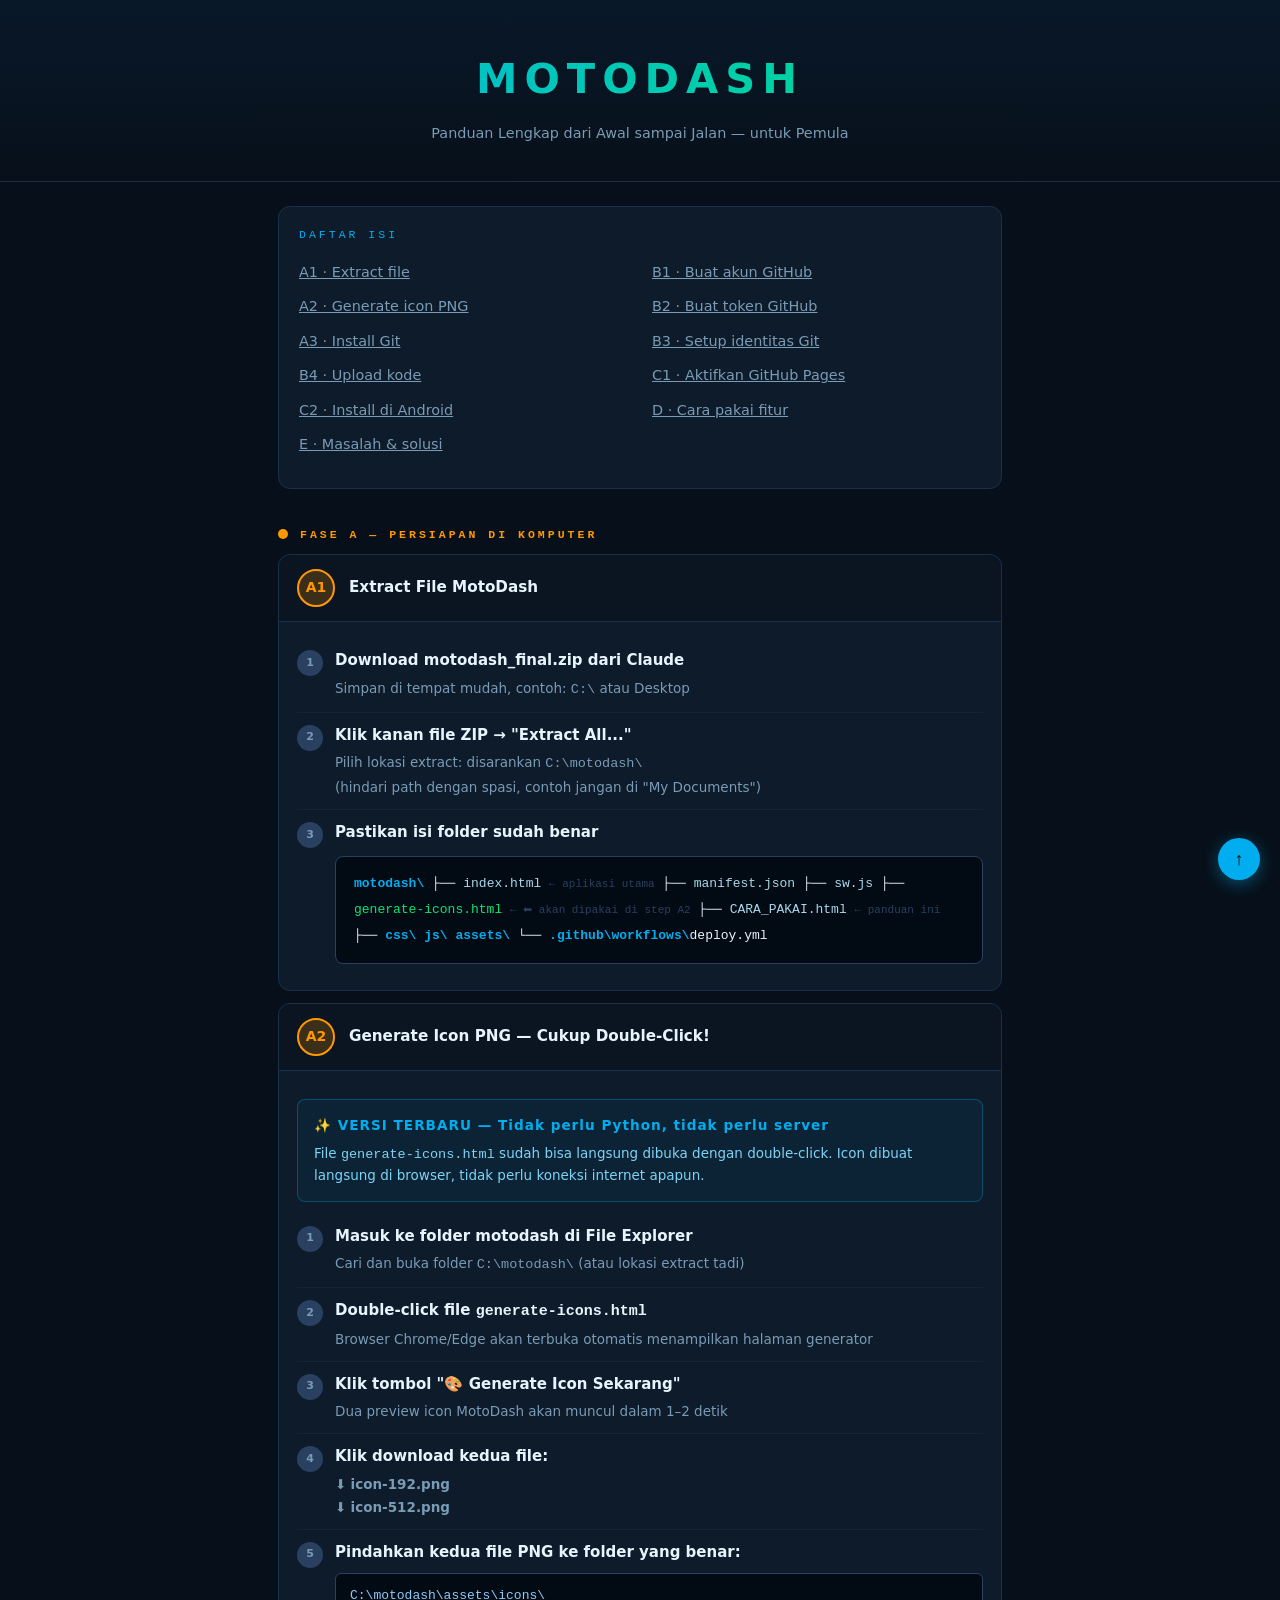
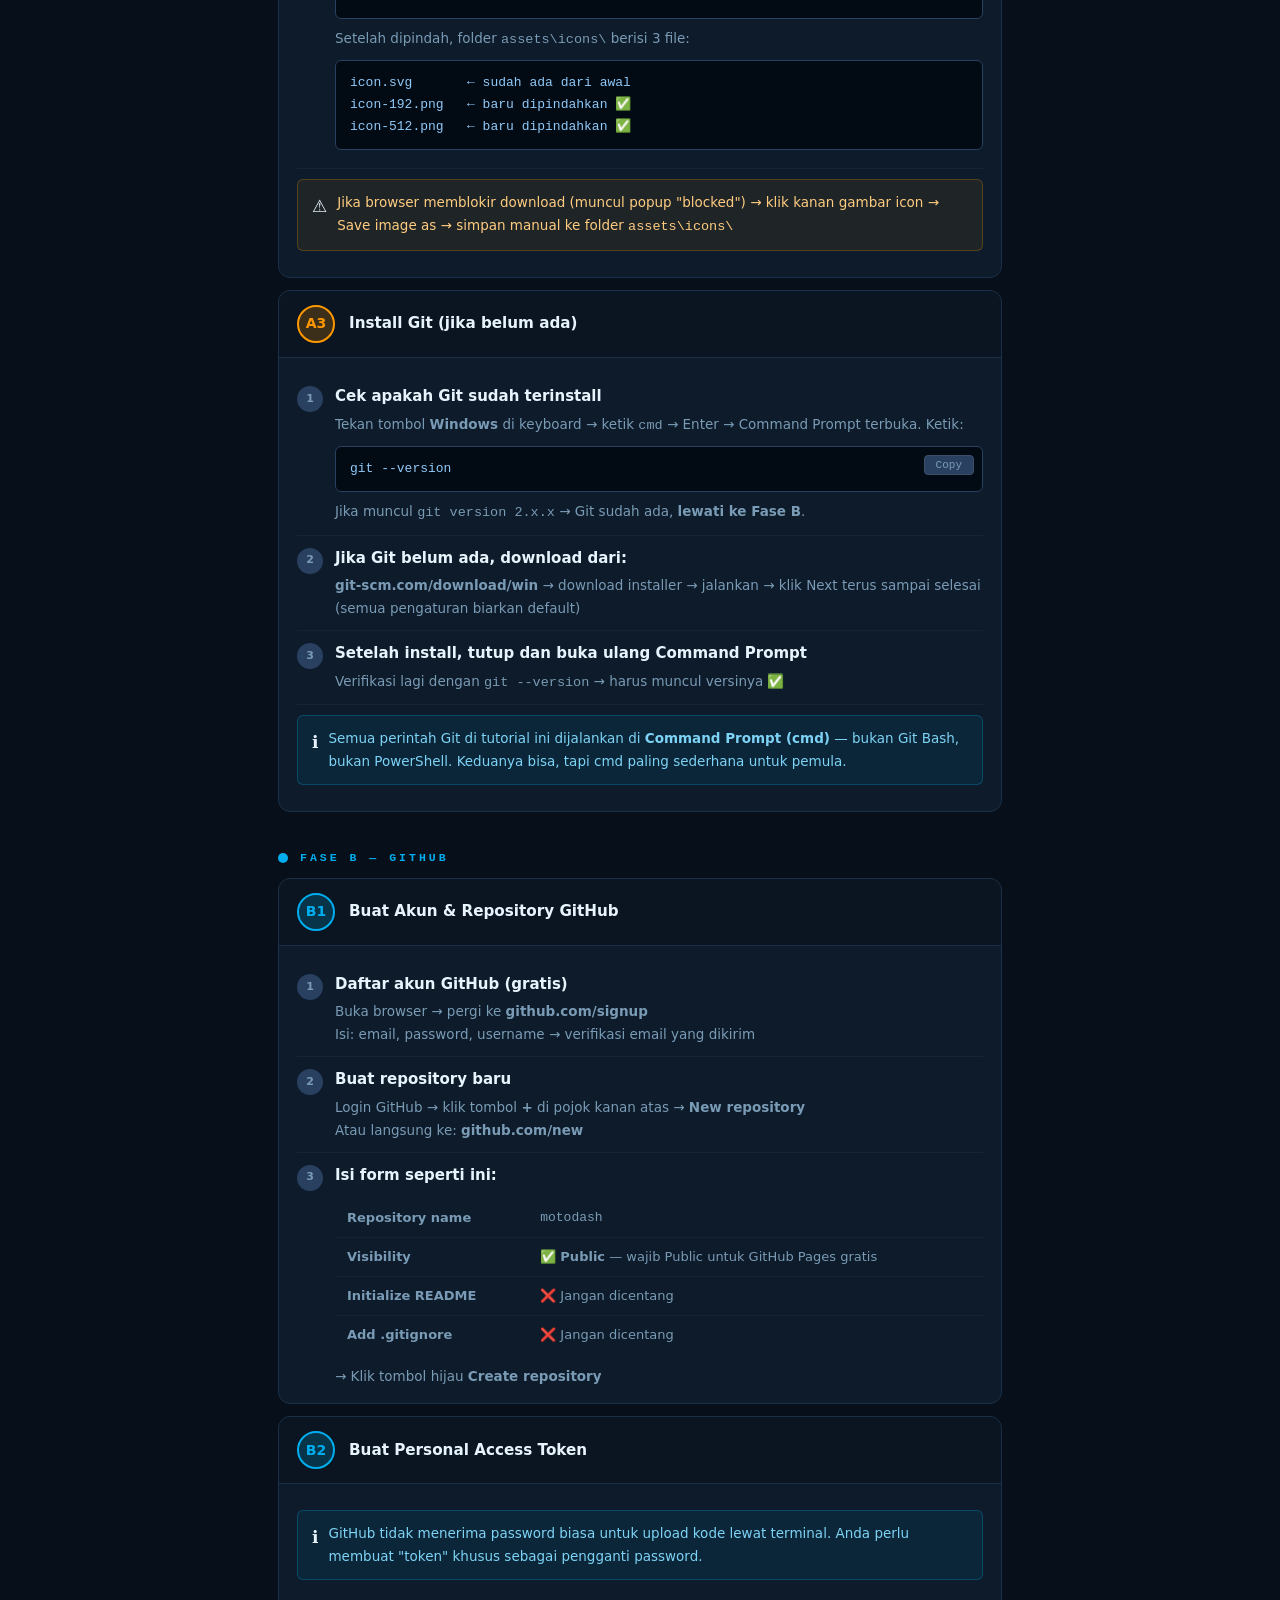
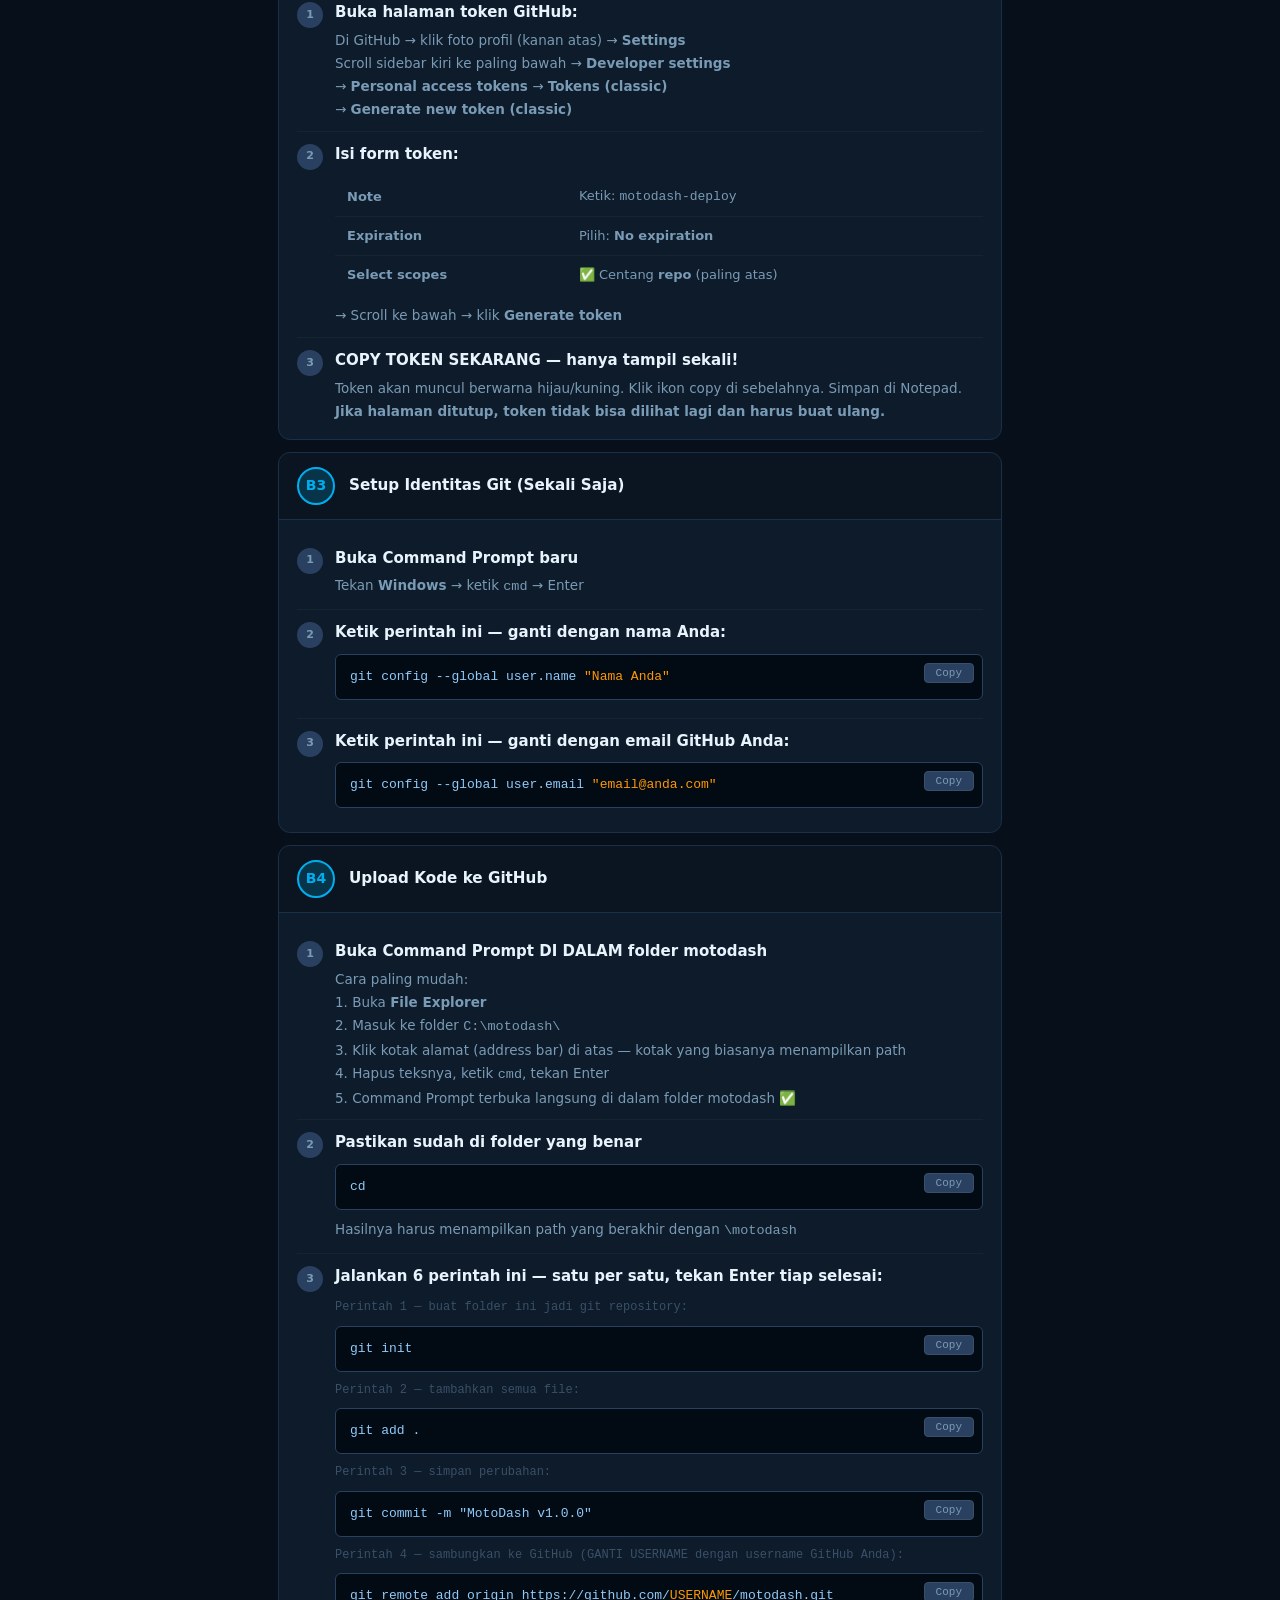
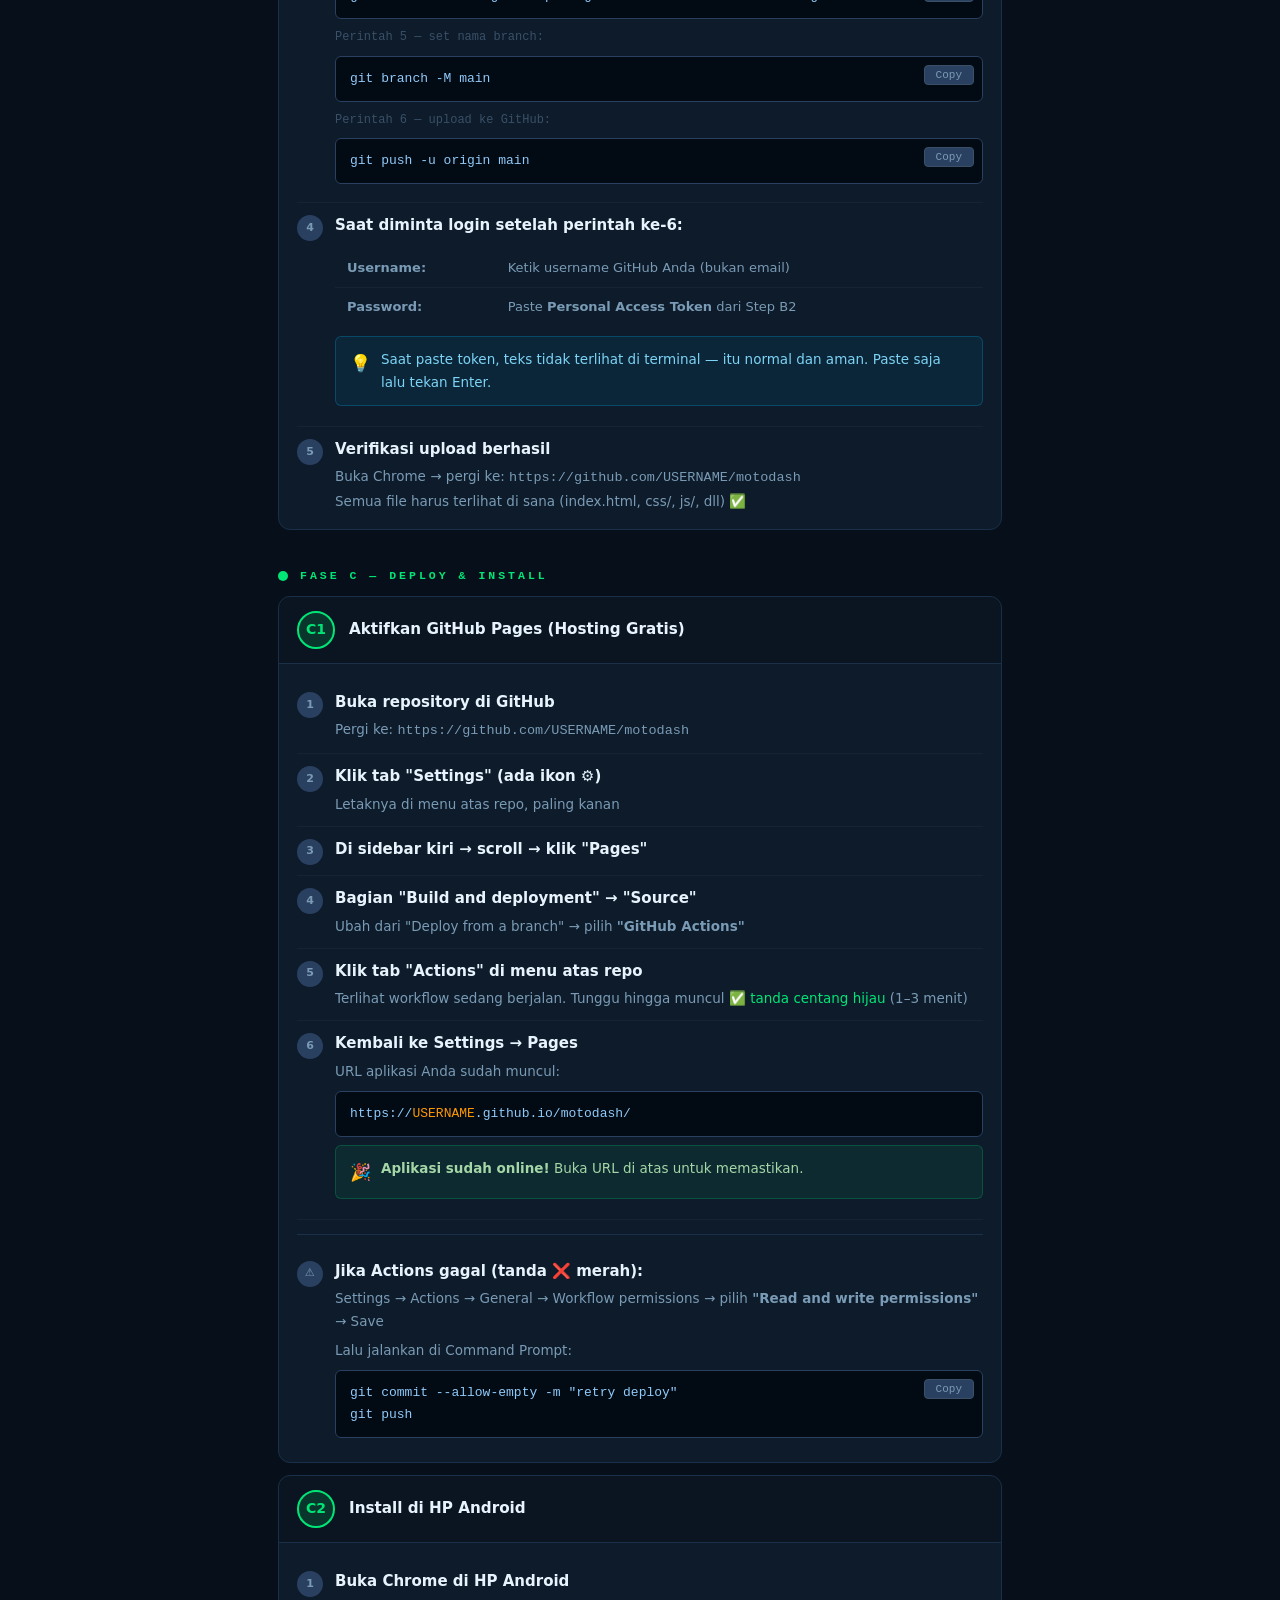
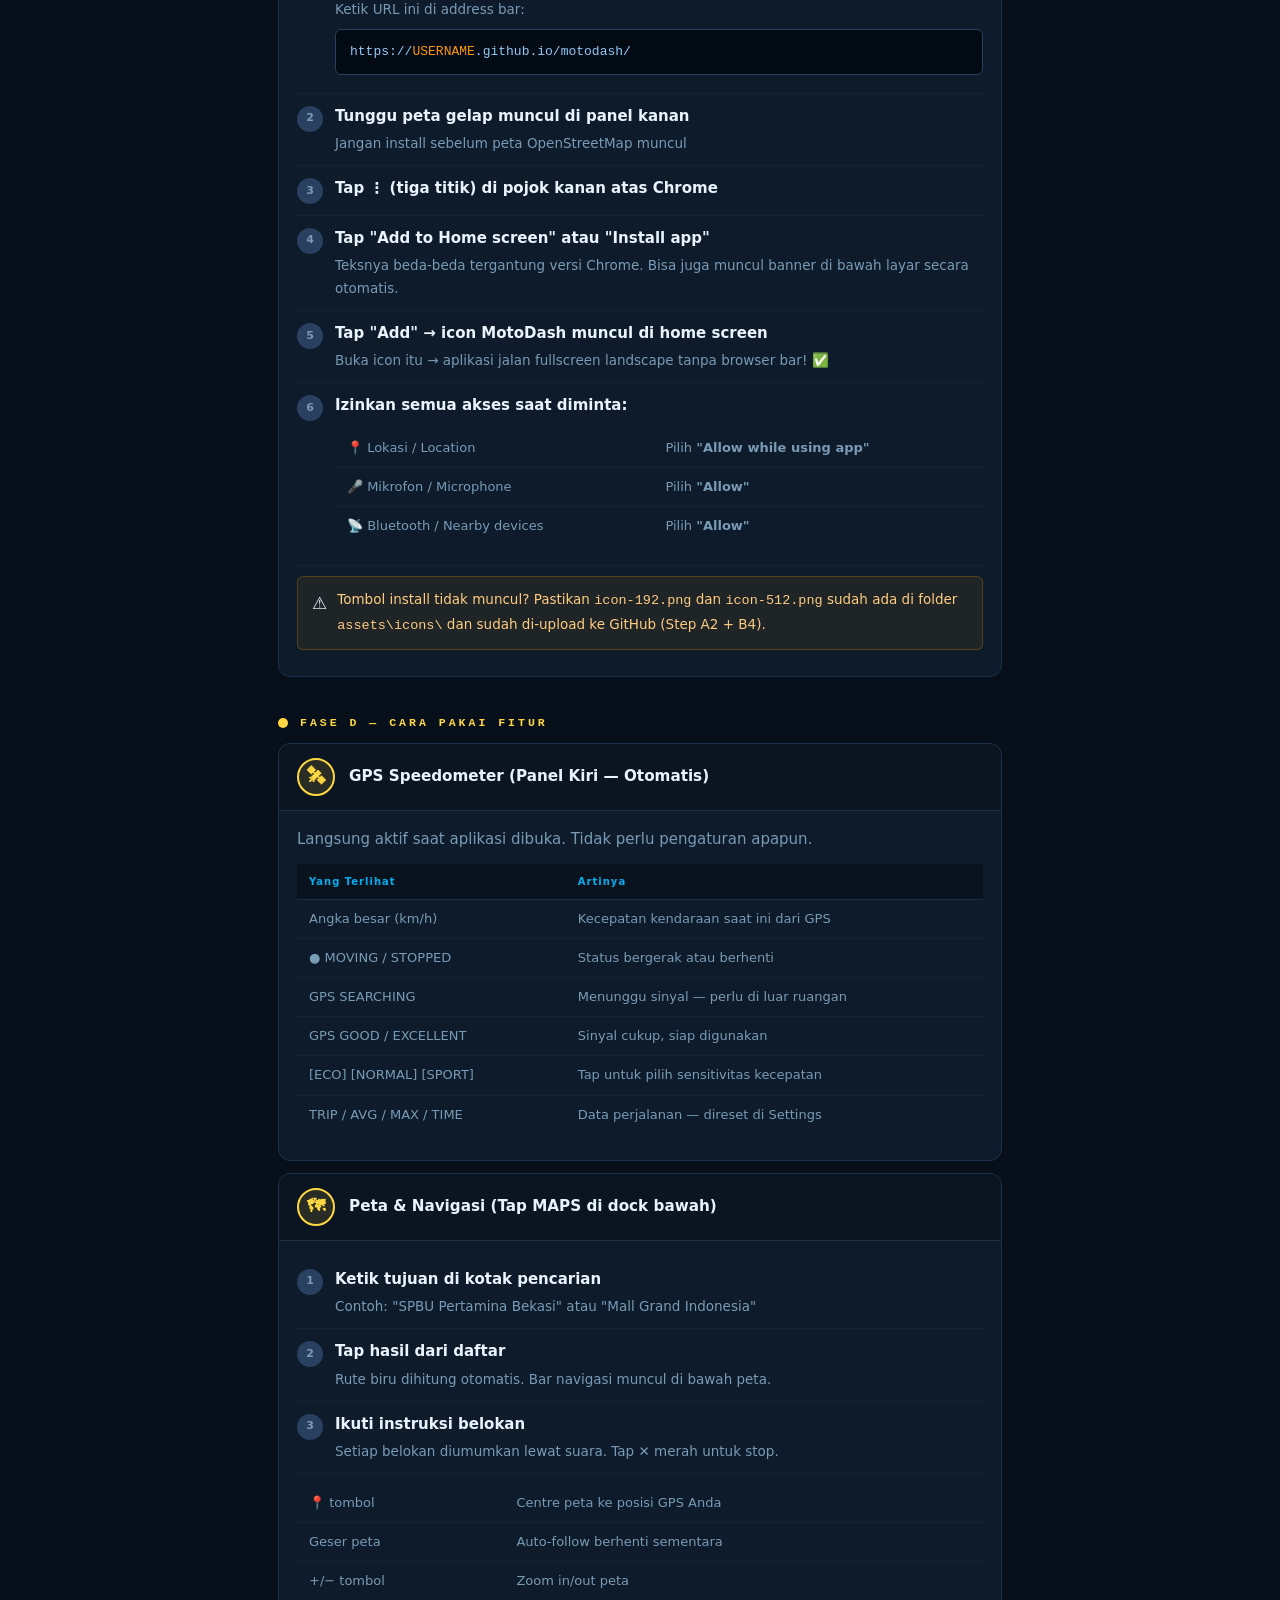
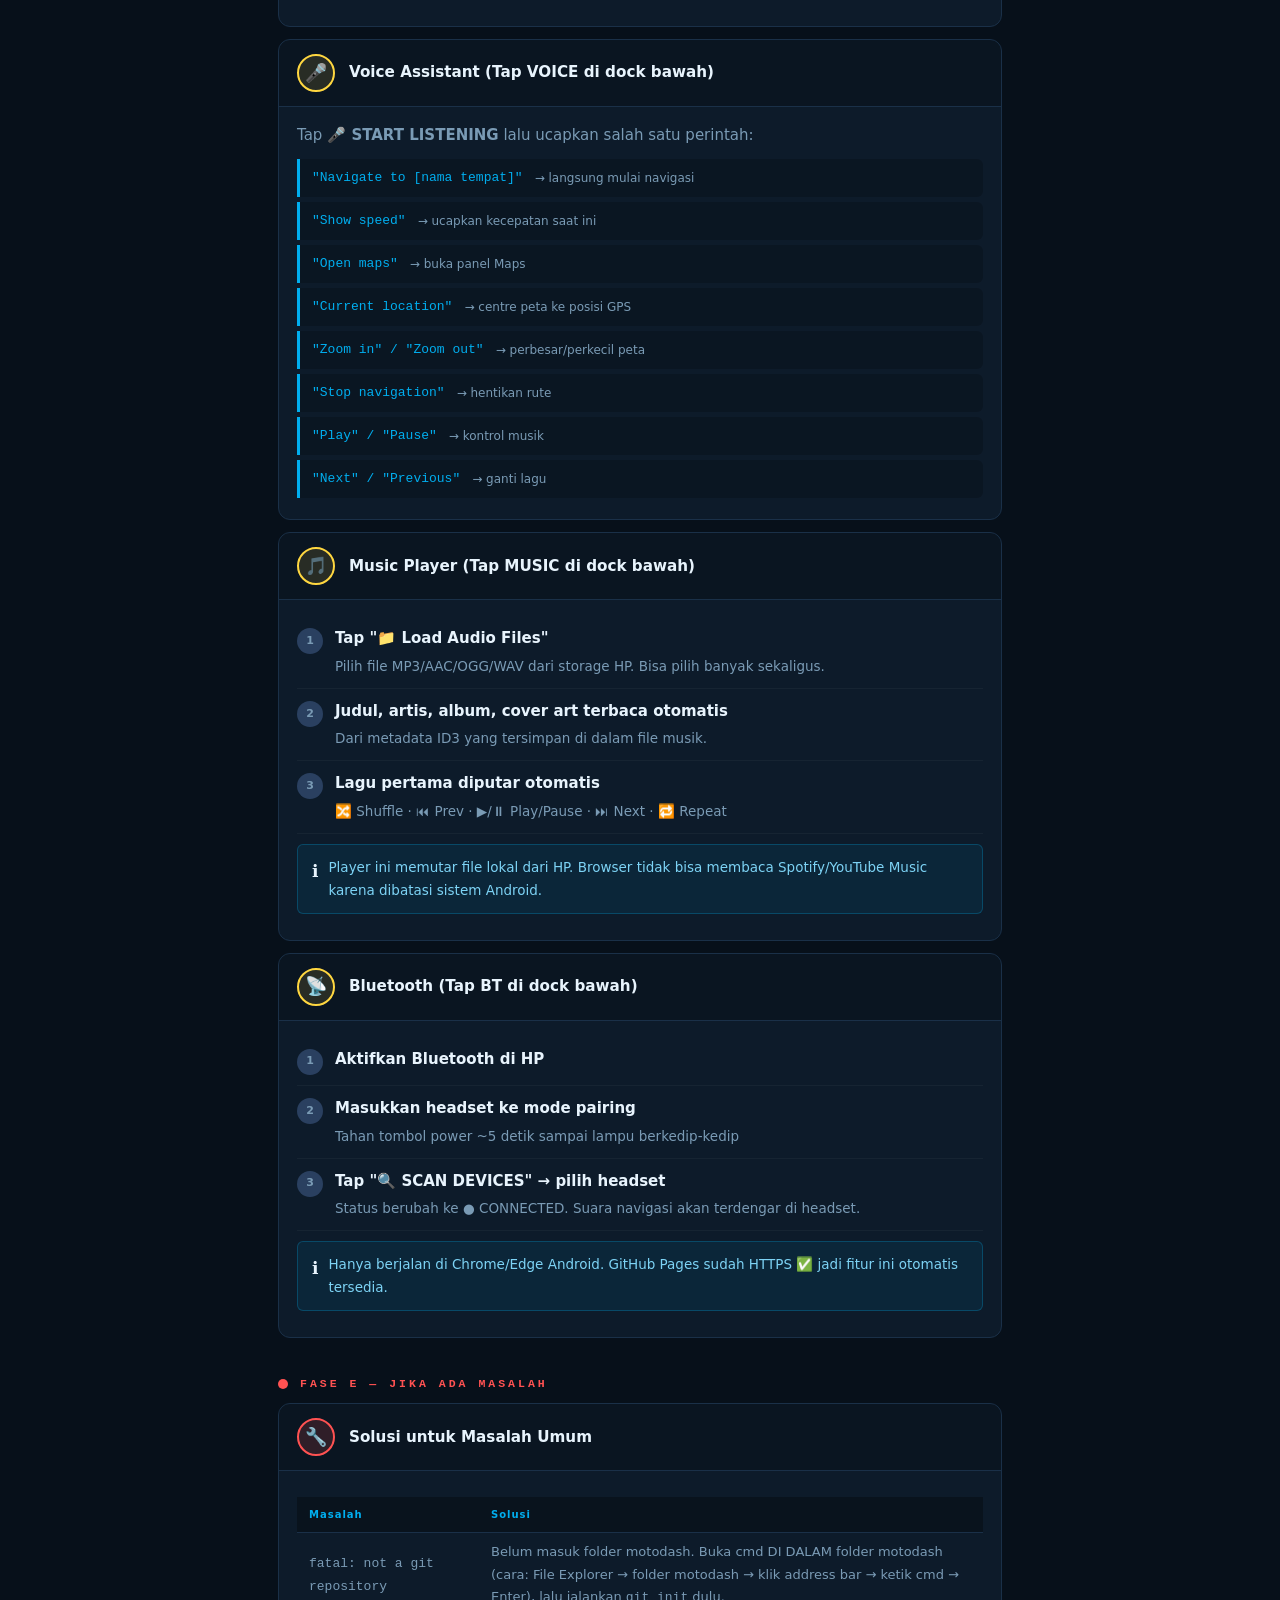
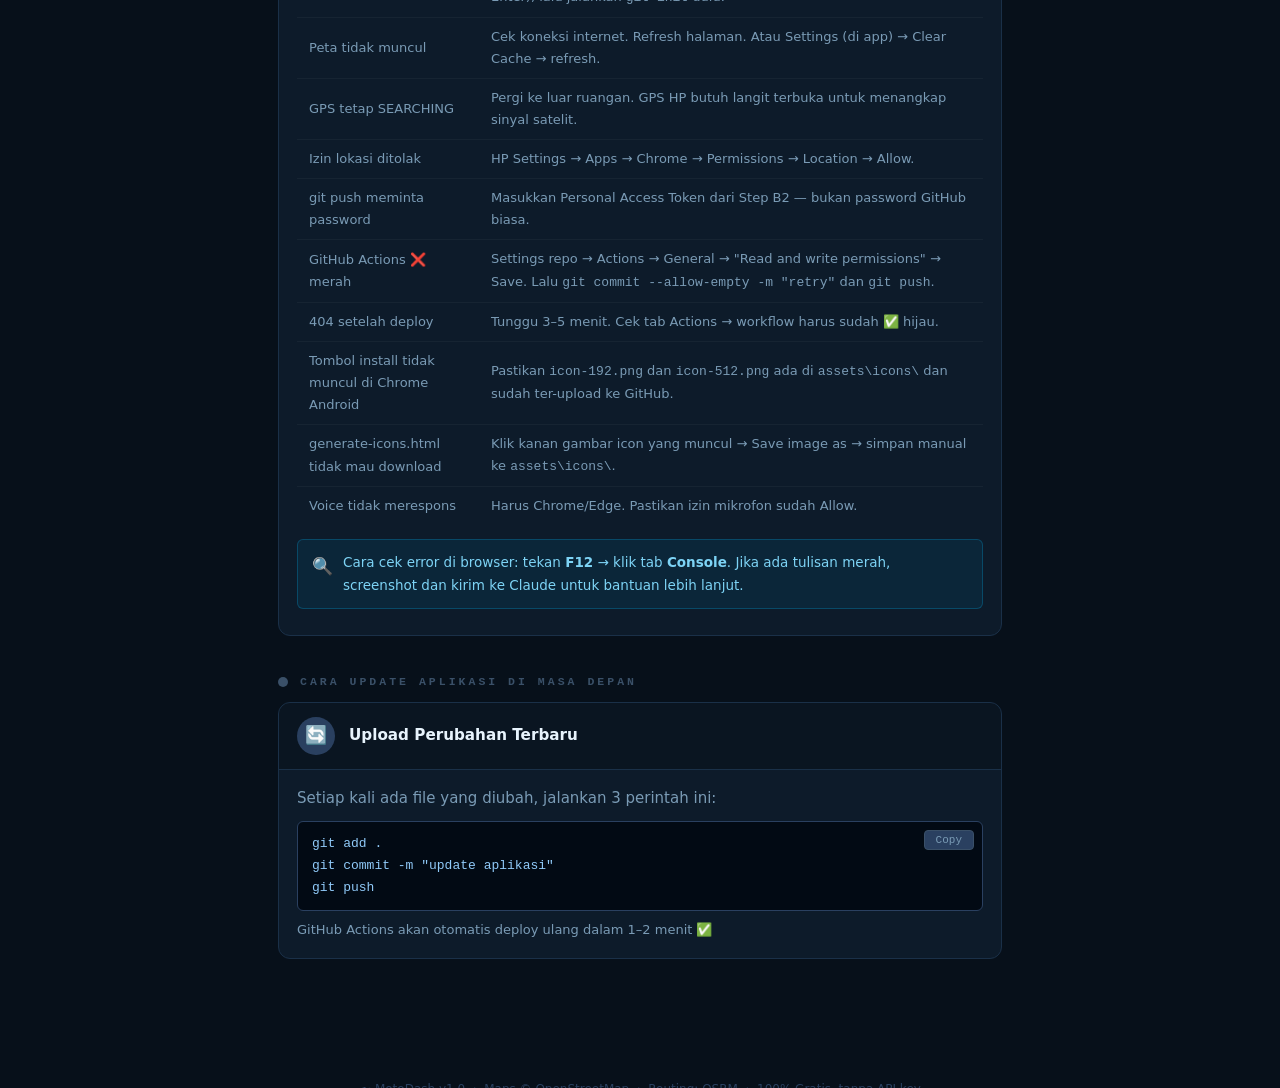
==== CARA_PAKAI.html @ 7893ba5d "Add files via upload" ====
<!DOCTYPE html>
<html lang="id">
<head>
<meta charset="UTF-8">
<meta name="viewport" content="width=device-width,initial-scale=1.0">
<title>MotoDash — Panduan Lengkap</title>
<style>
:root {
  --bg:#07101A; --card:#0D1B2A; --card2:#111F30;
  --border:#1A3048; --muted:#2A4060;
  --cyan:#00AEEF; --green:#00E676; --orange:#FF9800;
  --red:#FF5252; --yellow:#FFD740;
  --text:#E8F4FD; --dim:#7A9BB5; --faint:#3A5068;
}
*{margin:0;padding:0;box-sizing:border-box;}
html{scroll-behavior:smooth;}
body{
  font-family:'Segoe UI',system-ui,sans-serif;
  background:var(--bg); color:var(--text);
  font-size:15px; line-height:1.7;
}

/* ── Layout ── */
.wrap{max-width:760px;margin:0 auto;padding:0 18px 80px;}

/* ── Hero ── */
.hero{
  text-align:center;
  padding:44px 20px 36px;
  background:linear-gradient(180deg,#091829 0%,var(--bg) 100%);
  border-bottom:1px solid var(--border);
}
.logo{
  font-size:2.6rem;font-weight:900;letter-spacing:7px;
  background:linear-gradient(90deg,var(--cyan),var(--green));
  -webkit-background-clip:text;-webkit-text-fill-color:transparent;
  background-clip:text;display:block;margin-bottom:6px;
}
.hero-sub{color:var(--dim);font-size:.9rem;}

/* ── Phase header ── */
.phase{
  margin:36px 0 10px;
  display:flex;align-items:center;gap:12px;
}
.phase-dot{width:10px;height:10px;border-radius:50%;flex-shrink:0;}
.phase-label{
  font-size:.72rem;font-weight:700;letter-spacing:3px;
  font-family:monospace;text-transform:uppercase;
}

/* ── Step card ── */
.step{
  background:var(--card);border:1px solid var(--border);
  border-radius:12px;margin-bottom:12px;overflow:hidden;
}
.step-head{
  display:flex;align-items:center;gap:14px;
  padding:14px 18px;background:rgba(0,0,0,.22);
  border-bottom:1px solid var(--border);
}
.num{
  width:38px;height:38px;border-radius:50%;flex-shrink:0;
  display:flex;align-items:center;justify-content:center;
  font-weight:900;font-size:14px;
}
.step-head h3{font-size:.95rem;font-weight:700;}
.step-body{padding:16px 18px;}

/* ── Sub rows ── */
.row{
  display:flex;gap:12px;align-items:flex-start;
  padding:10px 0;border-bottom:1px solid rgba(255,255,255,.04);
}
.row:last-child{border:none;padding-bottom:0;}
.rn{
  min-width:26px;height:26px;border-radius:50%;
  background:var(--muted);color:var(--dim);
  display:flex;align-items:center;justify-content:center;
  font-size:11px;font-weight:700;flex-shrink:0;margin-top:2px;
}
.rb{flex:1;}
.rb b{display:block;color:var(--text);margin-bottom:3px;}
.rb p{color:var(--dim);font-size:13.5px;margin:0;}

/* ── Code block ── */
.code{
  position:relative;
  background:#020A14;border:1px solid var(--muted);
  border-radius:6px;padding:11px 14px;margin:8px 0;
  font-family:'Cascadia Code','Fira Code',Consolas,monospace;
  font-size:13px;color:#90CAF9;
  overflow-x:auto;white-space:pre;line-height:1.7;
}
.code .c{color:#2E5A7A;}
.code .hi{color:var(--orange);}
.cbtn{
  position:absolute;top:8px;right:8px;
  padding:3px 11px;background:var(--muted);
  border:1px solid var(--faint);border-radius:4px;
  color:var(--dim);font-size:11px;cursor:pointer;
  font-family:inherit;transition:all .15s;
}
.cbtn:hover{color:var(--cyan);border-color:var(--cyan);}
.cbtn.ok{color:var(--green);border-color:var(--green);}

/* ── Alerts ── */
.alert{
  display:flex;gap:10px;padding:11px 14px;
  border-radius:6px;margin:10px 0;font-size:13.5px;
}
.ai{font-size:17px;flex-shrink:0;margin-top:1px;}
.info  {background:rgba(0,174,239,.08);border:1px solid rgba(0,174,239,.25);}
.warn  {background:rgba(255,152,0,.08);border:1px solid rgba(255,152,0,.25);}
.ok    {background:rgba(0,230,118,.07);border:1px solid rgba(0,230,118,.22);}
.danger{background:rgba(255,82,82,.08);border:1px solid rgba(255,82,82,.25);}
.info   p,.info   li{color:#7dd3f5;margin:0;}
.warn   p,.warn   li{color:#ffcc80;margin:0;}
.ok     p,.ok     li{color:#a5d6a7;margin:0;}
.danger p,.danger li{color:#ef9a9a;margin:0;}

/* ── Table ── */
.tw{overflow-x:auto;margin:10px 0;}
table{width:100%;border-collapse:collapse;font-size:13px;}
th{background:rgba(0,0,0,.3);padding:9px 12px;text-align:left;
   color:var(--cyan);font-size:10px;letter-spacing:1px;
   border-bottom:1px solid var(--border);}
td{padding:8px 12px;border-bottom:1px solid rgba(255,255,255,.04);color:var(--dim);}
tr:last-child td{border:none;}

/* ── Tag ── */
.tag{display:inline-block;padding:2px 8px;border-radius:4px;font-size:11px;font-weight:700;}
.tok{background:rgba(0,230,118,.15);color:var(--green);}
.twn{background:rgba(255,152,0,.15);color:var(--orange);}

/* ── Grid ── */
.g2{display:grid;grid-template-columns:1fr 1fr;gap:12px;margin:10px 0;}
@media(max-width:520px){.g2{grid-template-columns:1fr;}}

/* ── Mini card ── */
.mini{
  background:rgba(0,0,0,.2);border:1px solid var(--border);
  border-radius:8px;padding:13px 14px;
}
.mini h4{font-size:.85rem;margin-bottom:5px;}
.mini p{font-size:12.5px;color:var(--dim);margin:0;line-height:1.6;}

/* ── Voice command ── */
.cmd{
  border-left:3px solid var(--cyan);background:rgba(0,0,0,.2);
  padding:8px 12px;margin:5px 0;border-radius:0 6px 6px 0;
  display:flex;gap:12px;align-items:center;flex-wrap:wrap;
}
.cmd code{color:var(--cyan);font-size:13px;}
.cmd span{font-size:12px;color:var(--dim);}

/* ── File tree ── */
.ftree{
  background:#020A14;border:1px solid var(--muted);
  border-radius:8px;padding:14px 18px;margin:10px 0;
  font-family:monospace;font-size:13px;line-height:2;
  overflow-x:auto;
}
.fd{color:var(--cyan);font-weight:700;}
.ff{color:#A8D8EA;}
.fn{color:#2A4060;font-size:11px;}
.fo{color:var(--orange);}
.fok{color:var(--green);}

/* ── Highlight box ── */
.hbox{
  background:rgba(0,174,239,.06);
  border:1px solid rgba(0,174,239,.3);
  border-radius:8px;padding:14px 16px;margin:12px 0;
}
.hbox h4{color:var(--cyan);font-size:.85rem;margin-bottom:6px;letter-spacing:1px;}
.hbox p{color:#7dd3f5;font-size:13.5px;margin:0;line-height:1.6;}

/* ── Footer & back-to-top ── */
.foot{text-align:center;color:var(--muted);font-size:12px;padding:28px 0;}
.btt{
  position:fixed;bottom:20px;right:20px;
  width:42px;height:42px;border-radius:50%;
  background:var(--cyan);color:#000;border:none;
  font-size:18px;cursor:pointer;
  display:flex;align-items:center;justify-content:center;
  box-shadow:0 4px 16px rgba(0,174,239,.4);
  transition:transform .2s;z-index:99;
}
.btt:hover{transform:translateY(-2px);}

/* ── Separator ── */
hr.sep{border:none;border-top:1px solid var(--border);margin:14px 0;}
</style>
</head>
<body>

<div class="hero">
  <span class="logo">MOTODASH</span>
  <p class="hero-sub">Panduan Lengkap dari Awal sampai Jalan — untuk Pemula</p>
</div>

<div class="wrap">

<!-- ══════════════════════════════════════
  DAFTAR ISI
══════════════════════════════════════ -->
<div style="background:var(--card);border:1px solid var(--border);border-radius:12px;padding:18px 20px;margin:24px 0;">
  <p style="font-family:monospace;font-size:.72rem;letter-spacing:3px;color:var(--cyan);margin-bottom:12px;">DAFTAR ISI</p>
  <div class="g2" style="gap:4px 24px;">
    <a href="#a1" style="color:var(--dim);font-size:.9rem;padding:3px 0;display:block;">A1 · Extract file</a>
    <a href="#b1" style="color:var(--dim);font-size:.9rem;padding:3px 0;display:block;">B1 · Buat akun GitHub</a>
    <a href="#a2" style="color:var(--dim);font-size:.9rem;padding:3px 0;display:block;">A2 · Generate icon PNG</a>
    <a href="#b2" style="color:var(--dim);font-size:.9rem;padding:3px 0;display:block;">B2 · Buat token GitHub</a>
    <a href="#a3" style="color:var(--dim);font-size:.9rem;padding:3px 0;display:block;">A3 · Install Git</a>
    <a href="#b3" style="color:var(--dim);font-size:.9rem;padding:3px 0;display:block;">B3 · Setup identitas Git</a>
    <a href="#b4" style="color:var(--dim);font-size:.9rem;padding:3px 0;display:block;">B4 · Upload kode</a>
    <a href="#c1" style="color:var(--dim);font-size:.9rem;padding:3px 0;display:block;">C1 · Aktifkan GitHub Pages</a>
    <a href="#c2" style="color:var(--dim);font-size:.9rem;padding:3px 0;display:block;">C2 · Install di Android</a>
    <a href="#d" style="color:var(--dim);font-size:.9rem;padding:3px 0;display:block;">D · Cara pakai fitur</a>
    <a href="#e" style="color:var(--dim);font-size:.9rem;padding:3px 0;display:block;">E · Masalah & solusi</a>
  </div>
</div>


<!-- ══════════════════════════════════════
  FASE A — PERSIAPAN
══════════════════════════════════════ -->
<div class="phase">
  <div class="phase-dot" style="background:var(--orange)"></div>
  <div class="phase-label" style="color:var(--orange)">Fase A — Persiapan di Komputer</div>
</div>


<!-- A1 Extract -->
<div class="step" id="a1">
  <div class="step-head">
    <div class="num" style="background:rgba(255,152,0,.2);border:2px solid var(--orange);color:var(--orange)">A1</div>
    <h3>Extract File MotoDash</h3>
  </div>
  <div class="step-body">
    <div class="row">
      <div class="rn">1</div>
      <div class="rb">
        <b>Download motodash_final.zip dari Claude</b>
        <p>Simpan di tempat mudah, contoh: <code>C:\</code> atau Desktop</p>
      </div>
    </div>
    <div class="row">
      <div class="rn">2</div>
      <div class="rb">
        <b>Klik kanan file ZIP → "Extract All..."</b>
        <p>Pilih lokasi extract: disarankan <code>C:\motodash\</code><br>
        (hindari path dengan spasi, contoh jangan di "My Documents")</p>
      </div>
    </div>
    <div class="row">
      <div class="rn">3</div>
      <div class="rb">
        <b>Pastikan isi folder sudah benar</b>
        <div class="ftree">
<span class="fd">motodash\</span>
├── <span class="ff">index.html</span>            <span class="fn">← aplikasi utama</span>
├── <span class="ff">manifest.json</span>
├── <span class="ff">sw.js</span>
├── <span class="fok">generate-icons.html</span>   <span class="fn">← ⬅ akan dipakai di step A2</span>
├── <span class="ff">CARA_PAKAI.html</span>       <span class="fn">← panduan ini</span>
├── <span class="fd">css\</span>  <span class="fd">js\</span>  <span class="fd">assets\</span>
└── <span class="fd">.github\workflows\</span>deploy.yml</div>
      </div>
    </div>
  </div>
</div>


<!-- A2 Generate Icon -->
<div class="step" id="a2">
  <div class="step-head">
    <div class="num" style="background:rgba(255,152,0,.2);border:2px solid var(--orange);color:var(--orange)">A2</div>
    <h3>Generate Icon PNG — Cukup Double-Click!</h3>
  </div>
  <div class="step-body">

    <div class="hbox">
      <h4>✨ VERSI TERBARU — Tidak perlu Python, tidak perlu server</h4>
      <p>File <code>generate-icons.html</code> sudah bisa langsung dibuka dengan double-click. Icon dibuat langsung di browser, tidak perlu koneksi internet apapun.</p>
    </div>

    <div class="row">
      <div class="rn">1</div>
      <div class="rb">
        <b>Masuk ke folder motodash di File Explorer</b>
        <p>Cari dan buka folder <code>C:\motodash\</code> (atau lokasi extract tadi)</p>
      </div>
    </div>
    <div class="row">
      <div class="rn">2</div>
      <div class="rb">
        <b>Double-click file <code>generate-icons.html</code></b>
        <p>Browser Chrome/Edge akan terbuka otomatis menampilkan halaman generator</p>
      </div>
    </div>
    <div class="row">
      <div class="rn">3</div>
      <div class="rb">
        <b>Klik tombol "🎨 Generate Icon Sekarang"</b>
        <p>Dua preview icon MotoDash akan muncul dalam 1–2 detik</p>
      </div>
    </div>
    <div class="row">
      <div class="rn">4</div>
      <div class="rb">
        <b>Klik download kedua file:</b>
        <p>⬇ <strong>icon-192.png</strong><br>⬇ <strong>icon-512.png</strong></p>
      </div>
    </div>
    <div class="row">
      <div class="rn">5</div>
      <div class="rb">
        <b>Pindahkan kedua file PNG ke folder yang benar:</b>
        <div class="code">C:\motodash\assets\icons\</div>
        <p>Setelah dipindah, folder <code>assets\icons\</code> berisi 3 file:</p>
        <div class="code">icon.svg       ← sudah ada dari awal
icon-192.png   ← baru dipindahkan ✅
icon-512.png   ← baru dipindahkan ✅</div>
      </div>
    </div>

    <div class="alert warn">
      <span class="ai">⚠️</span>
      <p>Jika browser memblokir download (muncul popup "blocked") → klik kanan gambar icon → Save image as → simpan manual ke folder <code>assets\icons\</code></p>
    </div>

  </div>
</div>


<!-- A3 Install Git -->
<div class="step" id="a3">
  <div class="step-head">
    <div class="num" style="background:rgba(255,152,0,.2);border:2px solid var(--orange);color:var(--orange)">A3</div>
    <h3>Install Git (jika belum ada)</h3>
  </div>
  <div class="step-body">

    <div class="row">
      <div class="rn">1</div>
      <div class="rb">
        <b>Cek apakah Git sudah terinstall</b>
        <p>Tekan tombol <strong>Windows</strong> di keyboard → ketik <code>cmd</code> → Enter → Command Prompt terbuka. Ketik:</p>
        <div class="code" id="cg1">git --version<button class="cbtn" onclick="cp('cg1')">Copy</button></div>
        <p>Jika muncul <code>git version 2.x.x</code> → Git sudah ada, <strong>lewati ke Fase B</strong>.</p>
      </div>
    </div>
    <div class="row">
      <div class="rn">2</div>
      <div class="rb">
        <b>Jika Git belum ada, download dari:</b>
        <p><strong>git-scm.com/download/win</strong> → download installer → jalankan → klik Next terus sampai selesai (semua pengaturan biarkan default)</p>
      </div>
    </div>
    <div class="row">
      <div class="rn">3</div>
      <div class="rb">
        <b>Setelah install, tutup dan buka ulang Command Prompt</b>
        <p>Verifikasi lagi dengan <code>git --version</code> → harus muncul versinya ✅</p>
      </div>
    </div>

    <div class="alert info">
      <span class="ai">ℹ️</span>
      <p>Semua perintah Git di tutorial ini dijalankan di <strong>Command Prompt (cmd)</strong> — bukan Git Bash, bukan PowerShell. Keduanya bisa, tapi cmd paling sederhana untuk pemula.</p>
    </div>

  </div>
</div>


<!-- ══════════════════════════════════════
  FASE B — GITHUB
══════════════════════════════════════ -->
<div class="phase">
  <div class="phase-dot" style="background:var(--cyan)"></div>
  <div class="phase-label" style="color:var(--cyan)">Fase B — GitHub</div>
</div>


<!-- B1 Buat Akun & Repo -->
<div class="step" id="b1">
  <div class="step-head">
    <div class="num" style="background:rgba(0,174,239,.2);border:2px solid var(--cyan);color:var(--cyan)">B1</div>
    <h3>Buat Akun &amp; Repository GitHub</h3>
  </div>
  <div class="step-body">

    <div class="row">
      <div class="rn">1</div>
      <div class="rb">
        <b>Daftar akun GitHub (gratis)</b>
        <p>Buka browser → pergi ke <strong>github.com/signup</strong><br>
        Isi: email, password, username → verifikasi email yang dikirim</p>
      </div>
    </div>
    <div class="row">
      <div class="rn">2</div>
      <div class="rb">
        <b>Buat repository baru</b>
        <p>Login GitHub → klik tombol <strong>+</strong> di pojok kanan atas → <strong>New repository</strong><br>
        Atau langsung ke: <strong>github.com/new</strong></p>
      </div>
    </div>
    <div class="row">
      <div class="rn">3</div>
      <div class="rb">
        <b>Isi form seperti ini:</b>
        <div class="tw">
          <table>
            <tr><td><strong>Repository name</strong></td><td><code>motodash</code></td></tr>
            <tr><td><strong>Visibility</strong></td><td>✅ <strong>Public</strong> — wajib Public untuk GitHub Pages gratis</td></tr>
            <tr><td><strong>Initialize README</strong></td><td>❌ Jangan dicentang</td></tr>
            <tr><td><strong>Add .gitignore</strong></td><td>❌ Jangan dicentang</td></tr>
          </table>
        </div>
        <p style="margin-top:8px">→ Klik tombol hijau <strong>Create repository</strong></p>
      </div>
    </div>

  </div>
</div>


<!-- B2 Token -->
<div class="step" id="b2">
  <div class="step-head">
    <div class="num" style="background:rgba(0,174,239,.2);border:2px solid var(--cyan);color:var(--cyan)">B2</div>
    <h3>Buat Personal Access Token</h3>
  </div>
  <div class="step-body">

    <div class="alert info">
      <span class="ai">ℹ️</span>
      <p>GitHub tidak menerima password biasa untuk upload kode lewat terminal. Anda perlu membuat "token" khusus sebagai pengganti password.</p>
    </div>

    <div class="row">
      <div class="rn">1</div>
      <div class="rb">
        <b>Buka halaman token GitHub:</b>
        <p>Di GitHub → klik foto profil (kanan atas) → <strong>Settings</strong><br>
        Scroll sidebar kiri ke paling bawah → <strong>Developer settings</strong><br>
        → <strong>Personal access tokens</strong> → <strong>Tokens (classic)</strong><br>
        → <strong>Generate new token (classic)</strong></p>
      </div>
    </div>
    <div class="row">
      <div class="rn">2</div>
      <div class="rb">
        <b>Isi form token:</b>
        <div class="tw">
          <table>
            <tr><td><strong>Note</strong></td><td>Ketik: <code>motodash-deploy</code></td></tr>
            <tr><td><strong>Expiration</strong></td><td>Pilih: <strong>No expiration</strong></td></tr>
            <tr><td><strong>Select scopes</strong></td><td>✅ Centang <strong>repo</strong> (paling atas)</td></tr>
          </table>
        </div>
        <p style="margin-top:8px">→ Scroll ke bawah → klik <strong>Generate token</strong></p>
      </div>
    </div>
    <div class="row">
      <div class="rn">3</div>
      <div class="rb">
        <b>COPY TOKEN SEKARANG — hanya tampil sekali!</b>
        <p>Token akan muncul berwarna hijau/kuning. Klik ikon copy di sebelahnya. Simpan di Notepad. <strong>Jika halaman ditutup, token tidak bisa dilihat lagi dan harus buat ulang.</strong></p>
      </div>
    </div>

  </div>
</div>


<!-- B3 Setup Git -->
<div class="step" id="b3">
  <div class="step-head">
    <div class="num" style="background:rgba(0,174,239,.2);border:2px solid var(--cyan);color:var(--cyan)">B3</div>
    <h3>Setup Identitas Git (Sekali Saja)</h3>
  </div>
  <div class="step-body">

    <div class="row">
      <div class="rn">1</div>
      <div class="rb">
        <b>Buka Command Prompt baru</b>
        <p>Tekan <strong>Windows</strong> → ketik <code>cmd</code> → Enter</p>
      </div>
    </div>
    <div class="row">
      <div class="rn">2</div>
      <div class="rb">
        <b>Ketik perintah ini — ganti dengan nama Anda:</b>
        <div class="code" id="cname">git config --global user.name <span class="hi">"Nama Anda"</span><button class="cbtn" onclick="cp('cname')">Copy</button></div>
      </div>
    </div>
    <div class="row">
      <div class="rn">3</div>
      <div class="rb">
        <b>Ketik perintah ini — ganti dengan email GitHub Anda:</b>
        <div class="code" id="cemail">git config --global user.email <span class="hi">"email@anda.com"</span><button class="cbtn" onclick="cp('cemail')">Copy</button></div>
      </div>
    </div>

  </div>
</div>


<!-- B4 Upload -->
<div class="step" id="b4">
  <div class="step-head">
    <div class="num" style="background:rgba(0,174,239,.2);border:2px solid var(--cyan);color:var(--cyan)">B4</div>
    <h3>Upload Kode ke GitHub</h3>
  </div>
  <div class="step-body">

    <div class="row">
      <div class="rn">1</div>
      <div class="rb">
        <b>Buka Command Prompt DI DALAM folder motodash</b>
        <p>Cara paling mudah:</p>
        <p>1. Buka <strong>File Explorer</strong><br>
        2. Masuk ke folder <code>C:\motodash\</code><br>
        3. Klik kotak alamat (address bar) di atas — kotak yang biasanya menampilkan path<br>
        4. Hapus teksnya, ketik <code>cmd</code>, tekan Enter<br>
        5. Command Prompt terbuka langsung di dalam folder motodash ✅</p>
      </div>
    </div>

    <div class="row">
      <div class="rn">2</div>
      <div class="rb">
        <b>Pastikan sudah di folder yang benar</b>
        <div class="code" id="cpwd">cd<button class="cbtn" onclick="cp('cpwd')">Copy</button></div>
        <p>Hasilnya harus menampilkan path yang berakhir dengan <code>\motodash</code></p>
      </div>
    </div>

    <div class="row">
      <div class="rn">3</div>
      <div class="rb">
        <b>Jalankan 6 perintah ini — satu per satu, tekan Enter tiap selesai:</b>

        <p style="margin-top:8px;color:var(--faint);font-size:12px;font-family:monospace;">Perintah 1 — buat folder ini jadi git repository:</p>
        <div class="code" id="cp1">git init<button class="cbtn" onclick="cp('cp1')">Copy</button></div>

        <p style="color:var(--faint);font-size:12px;font-family:monospace;">Perintah 2 — tambahkan semua file:</p>
        <div class="code" id="cp2">git add .<button class="cbtn" onclick="cp('cp2')">Copy</button></div>

        <p style="color:var(--faint);font-size:12px;font-family:monospace;">Perintah 3 — simpan perubahan:</p>
        <div class="code" id="cp3">git commit -m "MotoDash v1.0.0"<button class="cbtn" onclick="cp('cp3')">Copy</button></div>

        <p style="color:var(--faint);font-size:12px;font-family:monospace;">Perintah 4 — sambungkan ke GitHub (GANTI USERNAME dengan username GitHub Anda):</p>
        <div class="code" id="cp4">git remote add origin https://github.com/<span class="hi">USERNAME</span>/motodash.git<button class="cbtn" onclick="cp('cp4')">Copy</button></div>

        <p style="color:var(--faint);font-size:12px;font-family:monospace;">Perintah 5 — set nama branch:</p>
        <div class="code" id="cp5">git branch -M main<button class="cbtn" onclick="cp('cp5')">Copy</button></div>

        <p style="color:var(--faint);font-size:12px;font-family:monospace;">Perintah 6 — upload ke GitHub:</p>
        <div class="code" id="cp6">git push -u origin main<button class="cbtn" onclick="cp('cp6')">Copy</button></div>

      </div>
    </div>

    <div class="row">
      <div class="rn">4</div>
      <div class="rb">
        <b>Saat diminta login setelah perintah ke-6:</b>
        <div class="tw">
          <table>
            <tr><td><strong>Username:</strong></td><td>Ketik username GitHub Anda (bukan email)</td></tr>
            <tr><td><strong>Password:</strong></td><td>Paste <strong>Personal Access Token</strong> dari Step B2</td></tr>
          </table>
        </div>
        <div class="alert info" style="margin-top:8px">
          <span class="ai">💡</span>
          <p>Saat paste token, teks tidak terlihat di terminal — itu normal dan aman. Paste saja lalu tekan Enter.</p>
        </div>
      </div>
    </div>

    <div class="row">
      <div class="rn">5</div>
      <div class="rb">
        <b>Verifikasi upload berhasil</b>
        <p>Buka Chrome → pergi ke: <code>https://github.com/USERNAME/motodash</code><br>
        Semua file harus terlihat di sana (index.html, css/, js/, dll) ✅</p>
      </div>
    </div>

  </div>
</div>


<!-- ══════════════════════════════════════
  FASE C — DEPLOY & INSTALL
══════════════════════════════════════ -->
<div class="phase">
  <div class="phase-dot" style="background:var(--green)"></div>
  <div class="phase-label" style="color:var(--green)">Fase C — Deploy &amp; Install</div>
</div>


<!-- C1 GitHub Pages -->
<div class="step" id="c1">
  <div class="step-head">
    <div class="num" style="background:rgba(0,230,118,.15);border:2px solid var(--green);color:var(--green)">C1</div>
    <h3>Aktifkan GitHub Pages (Hosting Gratis)</h3>
  </div>
  <div class="step-body">

    <div class="row">
      <div class="rn">1</div>
      <div class="rb">
        <b>Buka repository di GitHub</b>
        <p>Pergi ke: <code>https://github.com/USERNAME/motodash</code></p>
      </div>
    </div>
    <div class="row">
      <div class="rn">2</div>
      <div class="rb">
        <b>Klik tab "Settings" (ada ikon ⚙)</b>
        <p>Letaknya di menu atas repo, paling kanan</p>
      </div>
    </div>
    <div class="row">
      <div class="rn">3</div>
      <div class="rb">
        <b>Di sidebar kiri → scroll → klik "Pages"</b>
      </div>
    </div>
    <div class="row">
      <div class="rn">4</div>
      <div class="rb">
        <b>Bagian "Build and deployment" → "Source"</b>
        <p>Ubah dari "Deploy from a branch" → pilih <strong>"GitHub Actions"</strong></p>
      </div>
    </div>
    <div class="row">
      <div class="rn">5</div>
      <div class="rb">
        <b>Klik tab "Actions" di menu atas repo</b>
        <p>Terlihat workflow sedang berjalan. Tunggu hingga muncul <span style="color:var(--green)">✅ tanda centang hijau</span> (1–3 menit)</p>
      </div>
    </div>
    <div class="row">
      <div class="rn">6</div>
      <div class="rb">
        <b>Kembali ke Settings → Pages</b>
        <p>URL aplikasi Anda sudah muncul:</p>
        <div class="code">https://<span class="hi">USERNAME</span>.github.io/motodash/</div>
        <div class="alert ok" style="margin-top:8px">
          <span class="ai">🎉</span>
          <p><strong>Aplikasi sudah online!</strong> Buka URL di atas untuk memastikan.</p>
        </div>
      </div>
    </div>

    <hr class="sep">
    <div class="row">
      <div class="rn">⚠</div>
      <div class="rb">
        <b>Jika Actions gagal (tanda ❌ merah):</b>
        <p>Settings → Actions → General → Workflow permissions → pilih <strong>"Read and write permissions"</strong> → Save</p>
        <p style="margin-top:6px">Lalu jalankan di Command Prompt:</p>
        <div class="code" id="cretry">git commit --allow-empty -m "retry deploy"
git push<button class="cbtn" onclick="cp('cretry')">Copy</button></div>
      </div>
    </div>

  </div>
</div>


<!-- C2 Install Android -->
<div class="step" id="c2">
  <div class="step-head">
    <div class="num" style="background:rgba(0,230,118,.15);border:2px solid var(--green);color:var(--green)">C2</div>
    <h3>Install di HP Android</h3>
  </div>
  <div class="step-body">

    <div class="row">
      <div class="rn">1</div>
      <div class="rb">
        <b>Buka Chrome di HP Android</b>
        <p>Ketik URL ini di address bar:</p>
        <div class="code">https://<span class="hi">USERNAME</span>.github.io/motodash/</div>
      </div>
    </div>
    <div class="row">
      <div class="rn">2</div>
      <div class="rb">
        <b>Tunggu peta gelap muncul di panel kanan</b>
        <p>Jangan install sebelum peta OpenStreetMap muncul</p>
      </div>
    </div>
    <div class="row">
      <div class="rn">3</div>
      <div class="rb">
        <b>Tap ⋮ (tiga titik) di pojok kanan atas Chrome</b>
      </div>
    </div>
    <div class="row">
      <div class="rn">4</div>
      <div class="rb">
        <b>Tap "Add to Home screen" atau "Install app"</b>
        <p>Teksnya beda-beda tergantung versi Chrome. Bisa juga muncul banner di bawah layar secara otomatis.</p>
      </div>
    </div>
    <div class="row">
      <div class="rn">5</div>
      <div class="rb">
        <b>Tap "Add" → icon MotoDash muncul di home screen</b>
        <p>Buka icon itu → aplikasi jalan fullscreen landscape tanpa browser bar! ✅</p>
      </div>
    </div>
    <div class="row">
      <div class="rn">6</div>
      <div class="rb">
        <b>Izinkan semua akses saat diminta:</b>
        <div class="tw">
          <table>
            <tr><td>📍 Lokasi / Location</td><td>Pilih <strong>"Allow while using app"</strong></td></tr>
            <tr><td>🎤 Mikrofon / Microphone</td><td>Pilih <strong>"Allow"</strong></td></tr>
            <tr><td>📡 Bluetooth / Nearby devices</td><td>Pilih <strong>"Allow"</strong></td></tr>
          </table>
        </div>
      </div>
    </div>

    <div class="alert warn">
      <span class="ai">⚠️</span>
      <p>Tombol install tidak muncul? Pastikan <code>icon-192.png</code> dan <code>icon-512.png</code> sudah ada di folder <code>assets\icons\</code> dan sudah di-upload ke GitHub (Step A2 + B4).</p>
    </div>

  </div>
</div>


<!-- ══════════════════════════════════════
  FASE D — CARA PAKAI
══════════════════════════════════════ -->
<div class="phase" id="d">
  <div class="phase-dot" style="background:var(--yellow)"></div>
  <div class="phase-label" style="color:var(--yellow)">Fase D — Cara Pakai Fitur</div>
</div>


<div class="step">
  <div class="step-head">
    <div class="num" style="background:rgba(255,215,64,.12);border:2px solid var(--yellow);color:var(--yellow);font-size:18px">🛰</div>
    <h3>GPS Speedometer (Panel Kiri — Otomatis)</h3>
  </div>
  <div class="step-body">
    <p style="color:var(--dim);margin-bottom:12px">Langsung aktif saat aplikasi dibuka. Tidak perlu pengaturan apapun.</p>
    <div class="tw"><table>
      <tr><th>Yang Terlihat</th><th>Artinya</th></tr>
      <tr><td>Angka besar (km/h)</td><td>Kecepatan kendaraan saat ini dari GPS</td></tr>
      <tr><td>● MOVING / STOPPED</td><td>Status bergerak atau berhenti</td></tr>
      <tr><td>GPS SEARCHING</td><td>Menunggu sinyal — perlu di luar ruangan</td></tr>
      <tr><td>GPS GOOD / EXCELLENT</td><td>Sinyal cukup, siap digunakan</td></tr>
      <tr><td>[ECO] [NORMAL] [SPORT]</td><td>Tap untuk pilih sensitivitas kecepatan</td></tr>
      <tr><td>TRIP / AVG / MAX / TIME</td><td>Data perjalanan — direset di Settings</td></tr>
    </table></div>
  </div>
</div>


<div class="step">
  <div class="step-head">
    <div class="num" style="background:rgba(255,215,64,.12);border:2px solid var(--yellow);color:var(--yellow);font-size:18px">🗺</div>
    <h3>Peta &amp; Navigasi (Tap MAPS di dock bawah)</h3>
  </div>
  <div class="step-body">
    <div class="row">
      <div class="rn">1</div>
      <div class="rb"><b>Ketik tujuan di kotak pencarian</b><p>Contoh: "SPBU Pertamina Bekasi" atau "Mall Grand Indonesia"</p></div>
    </div>
    <div class="row">
      <div class="rn">2</div>
      <div class="rb"><b>Tap hasil dari daftar</b><p>Rute biru dihitung otomatis. Bar navigasi muncul di bawah peta.</p></div>
    </div>
    <div class="row">
      <div class="rn">3</div>
      <div class="rb"><b>Ikuti instruksi belokan</b><p>Setiap belokan diumumkan lewat suara. Tap ✕ merah untuk stop.</p></div>
    </div>
    <div class="tw" style="margin-top:10px"><table>
      <tr><td>📍 tombol</td><td>Centre peta ke posisi GPS Anda</td></tr>
      <tr><td>Geser peta</td><td>Auto-follow berhenti sementara</td></tr>
      <tr><td>+/− tombol</td><td>Zoom in/out peta</td></tr>
    </table></div>
  </div>
</div>


<div class="step">
  <div class="step-head">
    <div class="num" style="background:rgba(255,215,64,.12);border:2px solid var(--yellow);color:var(--yellow);font-size:18px">🎤</div>
    <h3>Voice Assistant (Tap VOICE di dock bawah)</h3>
  </div>
  <div class="step-body">
    <p style="color:var(--dim);margin-bottom:10px">Tap <strong>🎤 START LISTENING</strong> lalu ucapkan salah satu perintah:</p>
    <div class="cmd"><code>"Navigate to [nama tempat]"</code><span>→ langsung mulai navigasi</span></div>
    <div class="cmd"><code>"Show speed"</code><span>→ ucapkan kecepatan saat ini</span></div>
    <div class="cmd"><code>"Open maps"</code><span>→ buka panel Maps</span></div>
    <div class="cmd"><code>"Current location"</code><span>→ centre peta ke posisi GPS</span></div>
    <div class="cmd"><code>"Zoom in" / "Zoom out"</code><span>→ perbesar/perkecil peta</span></div>
    <div class="cmd"><code>"Stop navigation"</code><span>→ hentikan rute</span></div>
    <div class="cmd"><code>"Play" / "Pause"</code><span>→ kontrol musik</span></div>
    <div class="cmd"><code>"Next" / "Previous"</code><span>→ ganti lagu</span></div>
  </div>
</div>


<div class="step">
  <div class="step-head">
    <div class="num" style="background:rgba(255,215,64,.12);border:2px solid var(--yellow);color:var(--yellow);font-size:18px">🎵</div>
    <h3>Music Player (Tap MUSIC di dock bawah)</h3>
  </div>
  <div class="step-body">
    <div class="row">
      <div class="rn">1</div>
      <div class="rb"><b>Tap "📁 Load Audio Files"</b><p>Pilih file MP3/AAC/OGG/WAV dari storage HP. Bisa pilih banyak sekaligus.</p></div>
    </div>
    <div class="row">
      <div class="rn">2</div>
      <div class="rb"><b>Judul, artis, album, cover art terbaca otomatis</b><p>Dari metadata ID3 yang tersimpan di dalam file musik.</p></div>
    </div>
    <div class="row">
      <div class="rn">3</div>
      <div class="rb"><b>Lagu pertama diputar otomatis</b><p>🔀 Shuffle · ⏮ Prev · ▶/⏸ Play/Pause · ⏭ Next · 🔁 Repeat</p></div>
    </div>
    <div class="alert info">
      <span class="ai">ℹ️</span>
      <p>Player ini memutar file lokal dari HP. Browser tidak bisa membaca Spotify/YouTube Music karena dibatasi sistem Android.</p>
    </div>
  </div>
</div>


<div class="step">
  <div class="step-head">
    <div class="num" style="background:rgba(255,215,64,.12);border:2px solid var(--yellow);color:var(--yellow);font-size:18px">📡</div>
    <h3>Bluetooth (Tap BT di dock bawah)</h3>
  </div>
  <div class="step-body">
    <div class="row"><div class="rn">1</div><div class="rb"><b>Aktifkan Bluetooth di HP</b></div></div>
    <div class="row"><div class="rn">2</div><div class="rb"><b>Masukkan headset ke mode pairing</b><p>Tahan tombol power ~5 detik sampai lampu berkedip-kedip</p></div></div>
    <div class="row"><div class="rn">3</div><div class="rb"><b>Tap "🔍 SCAN DEVICES" → pilih headset</b><p>Status berubah ke ● CONNECTED. Suara navigasi akan terdengar di headset.</p></div></div>
    <div class="alert info">
      <span class="ai">ℹ️</span>
      <p>Hanya berjalan di Chrome/Edge Android. GitHub Pages sudah HTTPS ✅ jadi fitur ini otomatis tersedia.</p>
    </div>
  </div>
</div>


<!-- ══════════════════════════════════════
  FASE E — TROUBLESHOOTING
══════════════════════════════════════ -->
<div class="phase" id="e">
  <div class="phase-dot" style="background:var(--red)"></div>
  <div class="phase-label" style="color:var(--red)">Fase E — Jika Ada Masalah</div>
</div>


<div class="step">
  <div class="step-head">
    <div class="num" style="background:rgba(255,82,82,.15);border:2px solid var(--red);color:var(--red);font-size:18px">🔧</div>
    <h3>Solusi untuk Masalah Umum</h3>
  </div>
  <div class="step-body">
    <div class="tw"><table>
      <tr><th>Masalah</th><th>Solusi</th></tr>
      <tr>
        <td><code>fatal: not a git repository</code></td>
        <td>Belum masuk folder motodash. Buka cmd DI DALAM folder motodash (cara: File Explorer → folder motodash → klik address bar → ketik cmd → Enter), lalu jalankan <code>git init</code> dulu.</td>
      </tr>
      <tr>
        <td>Peta tidak muncul</td>
        <td>Cek koneksi internet. Refresh halaman. Atau Settings (di app) → Clear Cache → refresh.</td>
      </tr>
      <tr>
        <td>GPS tetap SEARCHING</td>
        <td>Pergi ke luar ruangan. GPS HP butuh langit terbuka untuk menangkap sinyal satelit.</td>
      </tr>
      <tr>
        <td>Izin lokasi ditolak</td>
        <td>HP Settings → Apps → Chrome → Permissions → Location → Allow.</td>
      </tr>
      <tr>
        <td>git push meminta password</td>
        <td>Masukkan Personal Access Token dari Step B2 — bukan password GitHub biasa.</td>
      </tr>
      <tr>
        <td>GitHub Actions ❌ merah</td>
        <td>Settings repo → Actions → General → "Read and write permissions" → Save. Lalu <code>git commit --allow-empty -m "retry"</code> dan <code>git push</code>.</td>
      </tr>
      <tr>
        <td>404 setelah deploy</td>
        <td>Tunggu 3–5 menit. Cek tab Actions → workflow harus sudah ✅ hijau.</td>
      </tr>
      <tr>
        <td>Tombol install tidak muncul di Chrome Android</td>
        <td>Pastikan <code>icon-192.png</code> dan <code>icon-512.png</code> ada di <code>assets\icons\</code> dan sudah ter-upload ke GitHub.</td>
      </tr>
      <tr>
        <td>generate-icons.html tidak mau download</td>
        <td>Klik kanan gambar icon yang muncul → Save image as → simpan manual ke <code>assets\icons\</code>.</td>
      </tr>
      <tr>
        <td>Voice tidak merespons</td>
        <td>Harus Chrome/Edge. Pastikan izin mikrofon sudah Allow.</td>
      </tr>
    </table></div>

    <div class="alert info" style="margin-top:14px">
      <span class="ai">🔍</span>
      <p>Cara cek error di browser: tekan <strong>F12</strong> → klik tab <strong>Console</strong>. Jika ada tulisan merah, screenshot dan kirim ke Claude untuk bantuan lebih lanjut.</p>
    </div>

  </div>
</div>


<!-- ══════════════════════════════════════
  CARA UPDATE
══════════════════════════════════════ -->
<div class="phase">
  <div class="phase-dot" style="background:var(--faint)"></div>
  <div class="phase-label" style="color:var(--faint)">Cara Update Aplikasi di Masa Depan</div>
</div>

<div class="step">
  <div class="step-head">
    <div class="num" style="background:var(--muted);color:var(--dim);font-size:18px">🔄</div>
    <h3>Upload Perubahan Terbaru</h3>
  </div>
  <div class="step-body">
    <p style="color:var(--dim);margin-bottom:10px">Setiap kali ada file yang diubah, jalankan 3 perintah ini:</p>
    <div class="code" id="cupdate">git add .
git commit -m "update aplikasi"
git push<button class="cbtn" onclick="cp('cupdate')">Copy</button></div>
    <p style="color:var(--dim);font-size:13px;margin-top:8px">GitHub Actions akan otomatis deploy ulang dalam 1–2 menit ✅</p>
  </div>
</div>


</div><!-- /wrap -->

<div class="foot">
  🏍 MotoDash v1.0 &nbsp;·&nbsp; Maps © OpenStreetMap &nbsp;·&nbsp; Routing: OSRM &nbsp;·&nbsp; 100% Gratis, tanpa API key
</div>

<button class="btt" onclick="window.scrollTo({top:0,behavior:'smooth'})">↑</button>

<script>
function cp(id) {
  const el = document.getElementById(id);
  if (!el) return;
  const txt = el.innerText.replace(/\s*(Copy|✓\sOK)\s*$/, '').trim();
  navigator.clipboard?.writeText(txt).then(() => {
    const btn = el.querySelector('.cbtn');
    if (!btn) return;
    const orig = btn.textContent;
    btn.textContent = '✓ OK';
    btn.classList.add('ok');
    setTimeout(() => { btn.textContent = orig; btn.classList.remove('ok'); }, 2000);
  }).catch(() => {
    /* fallback: select text manually */
    const range = document.createRange();
    range.selectNodeContents(el);
    window.getSelection().removeAllRanges();
    window.getSelection().addRange(range);
  });
}
</script>
</body>
</html>
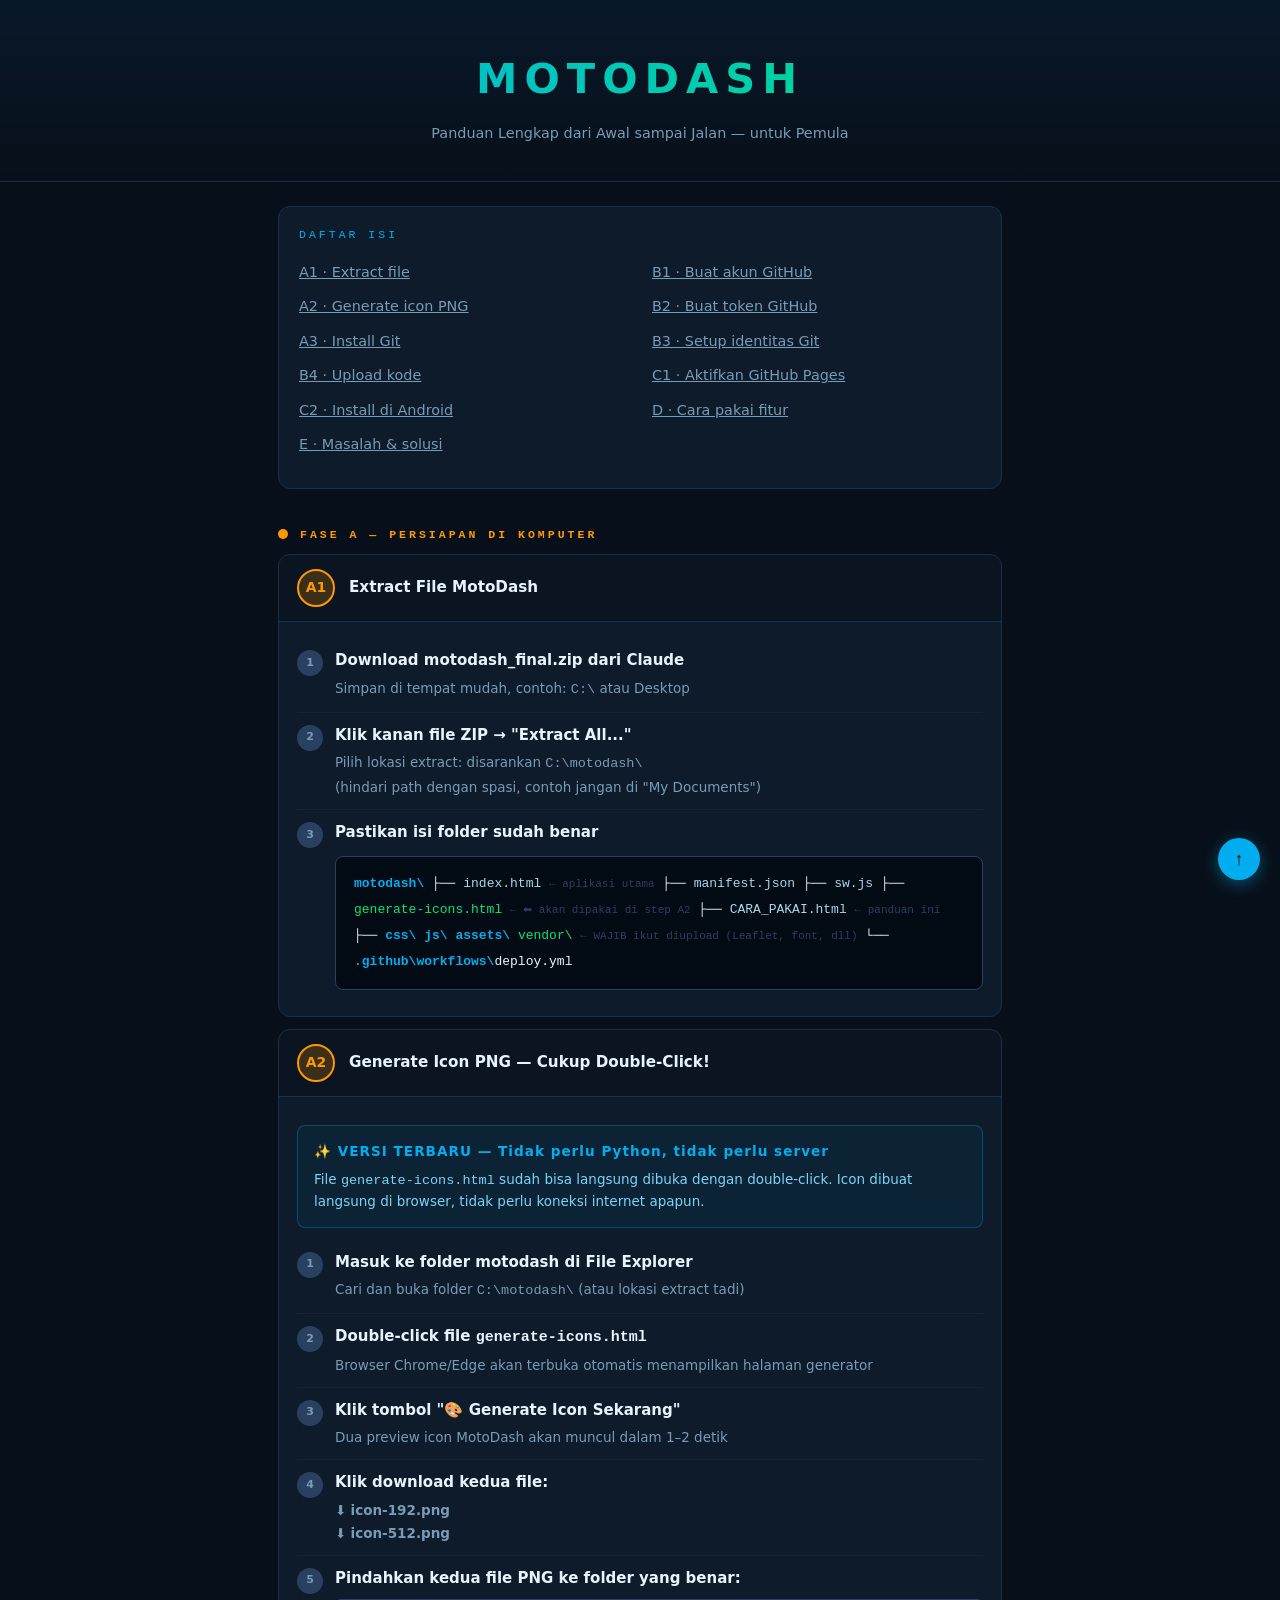
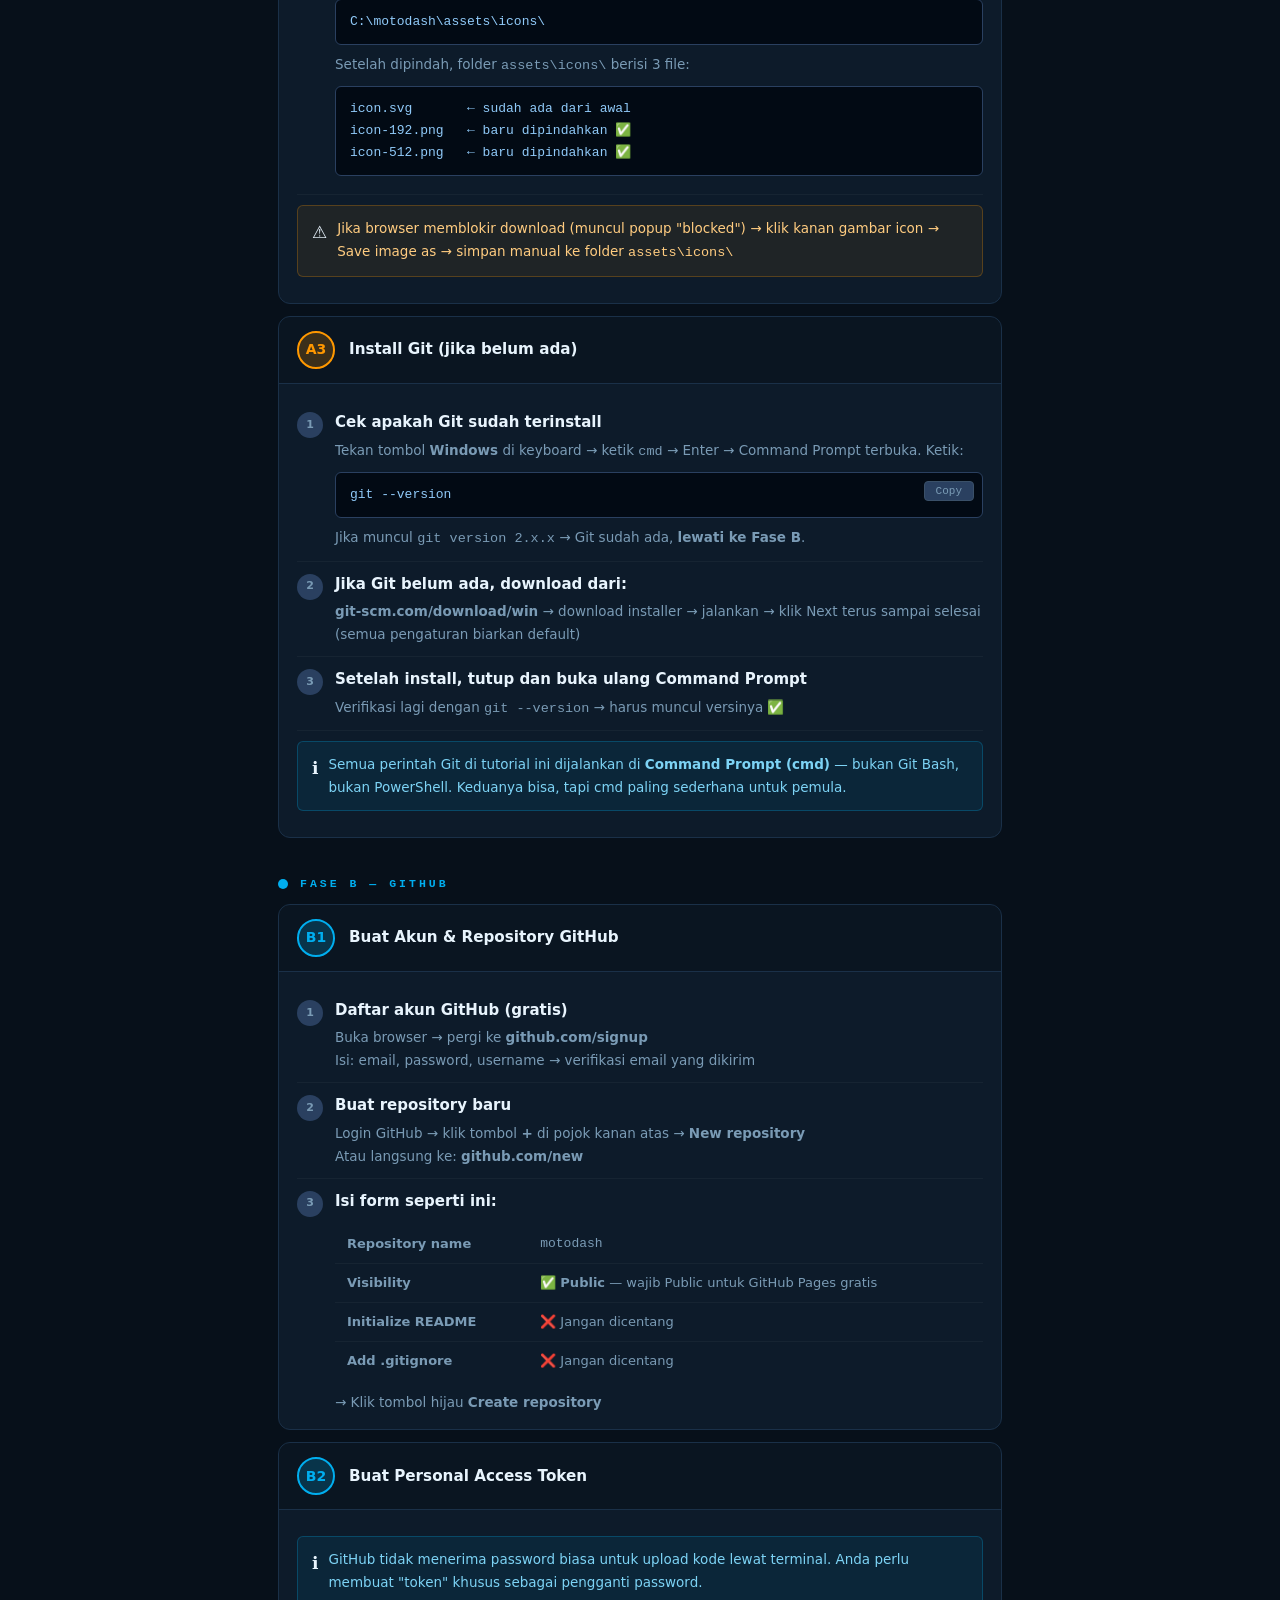
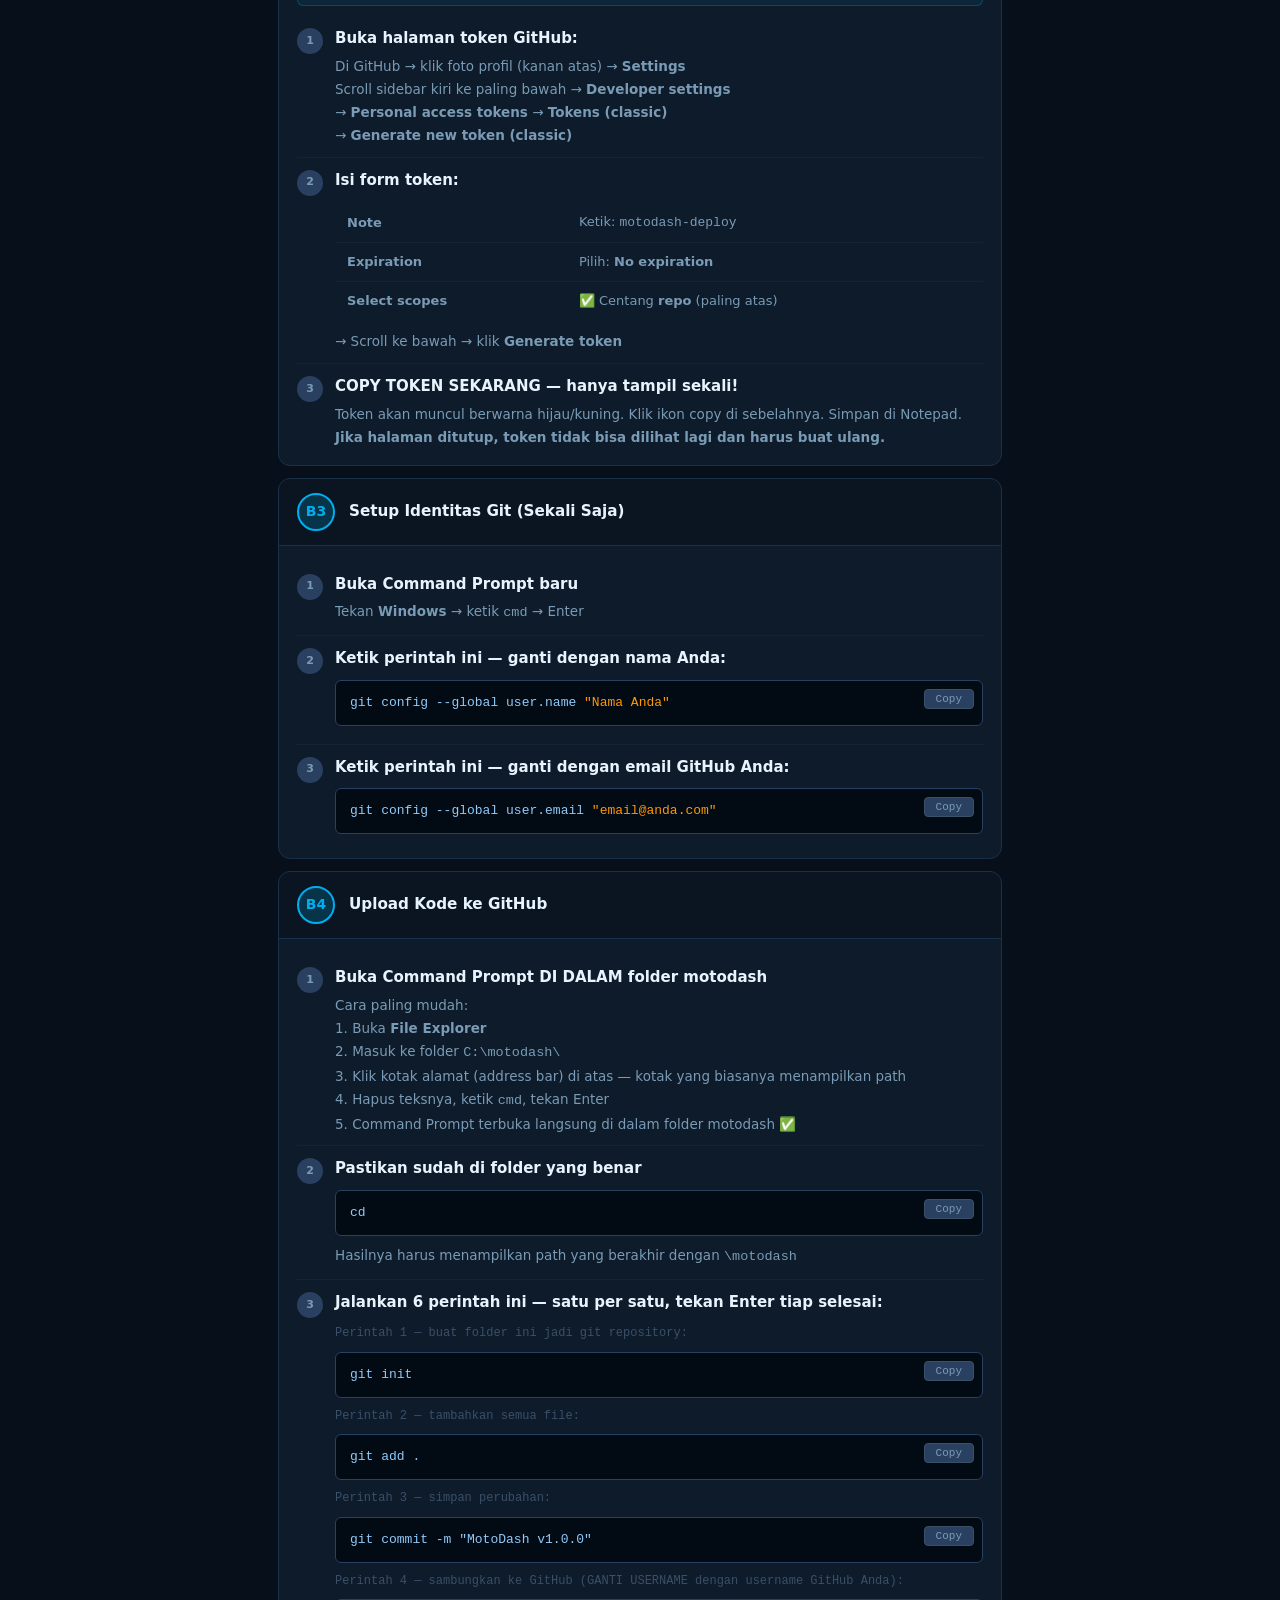
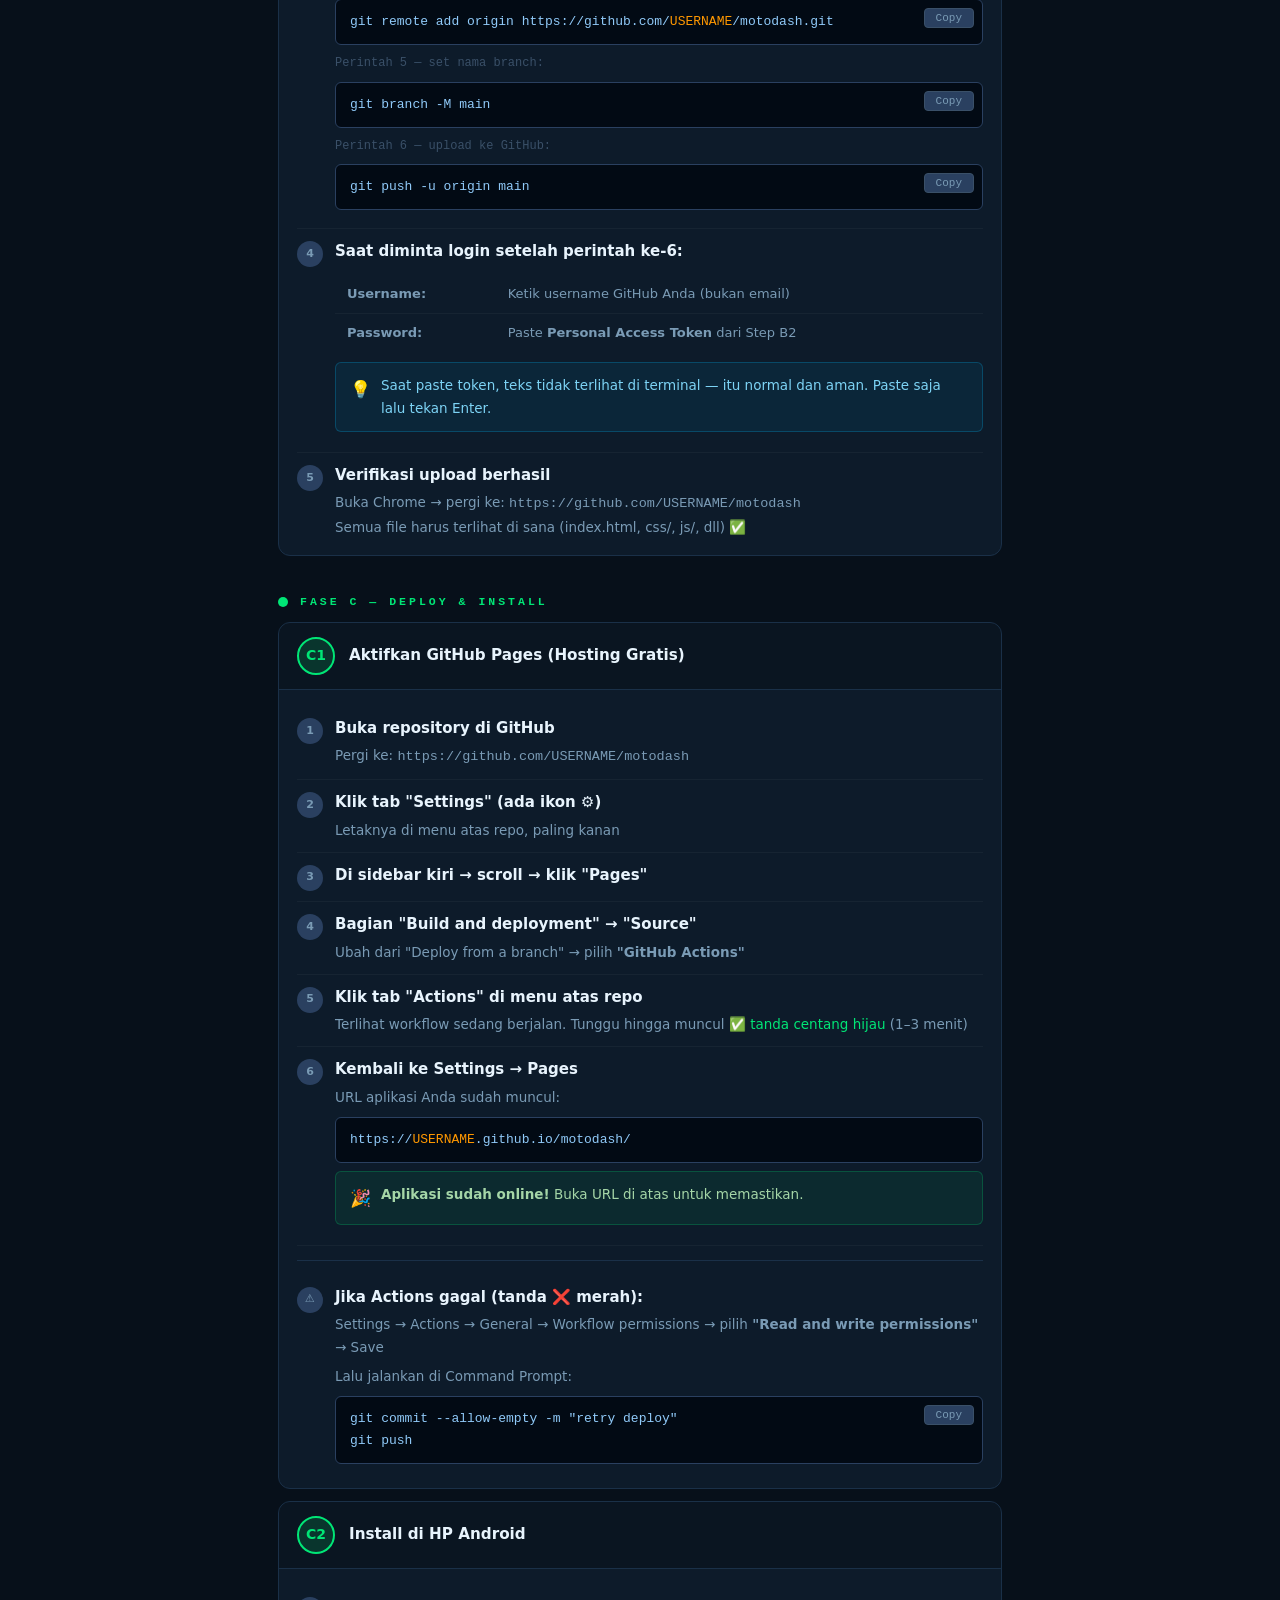
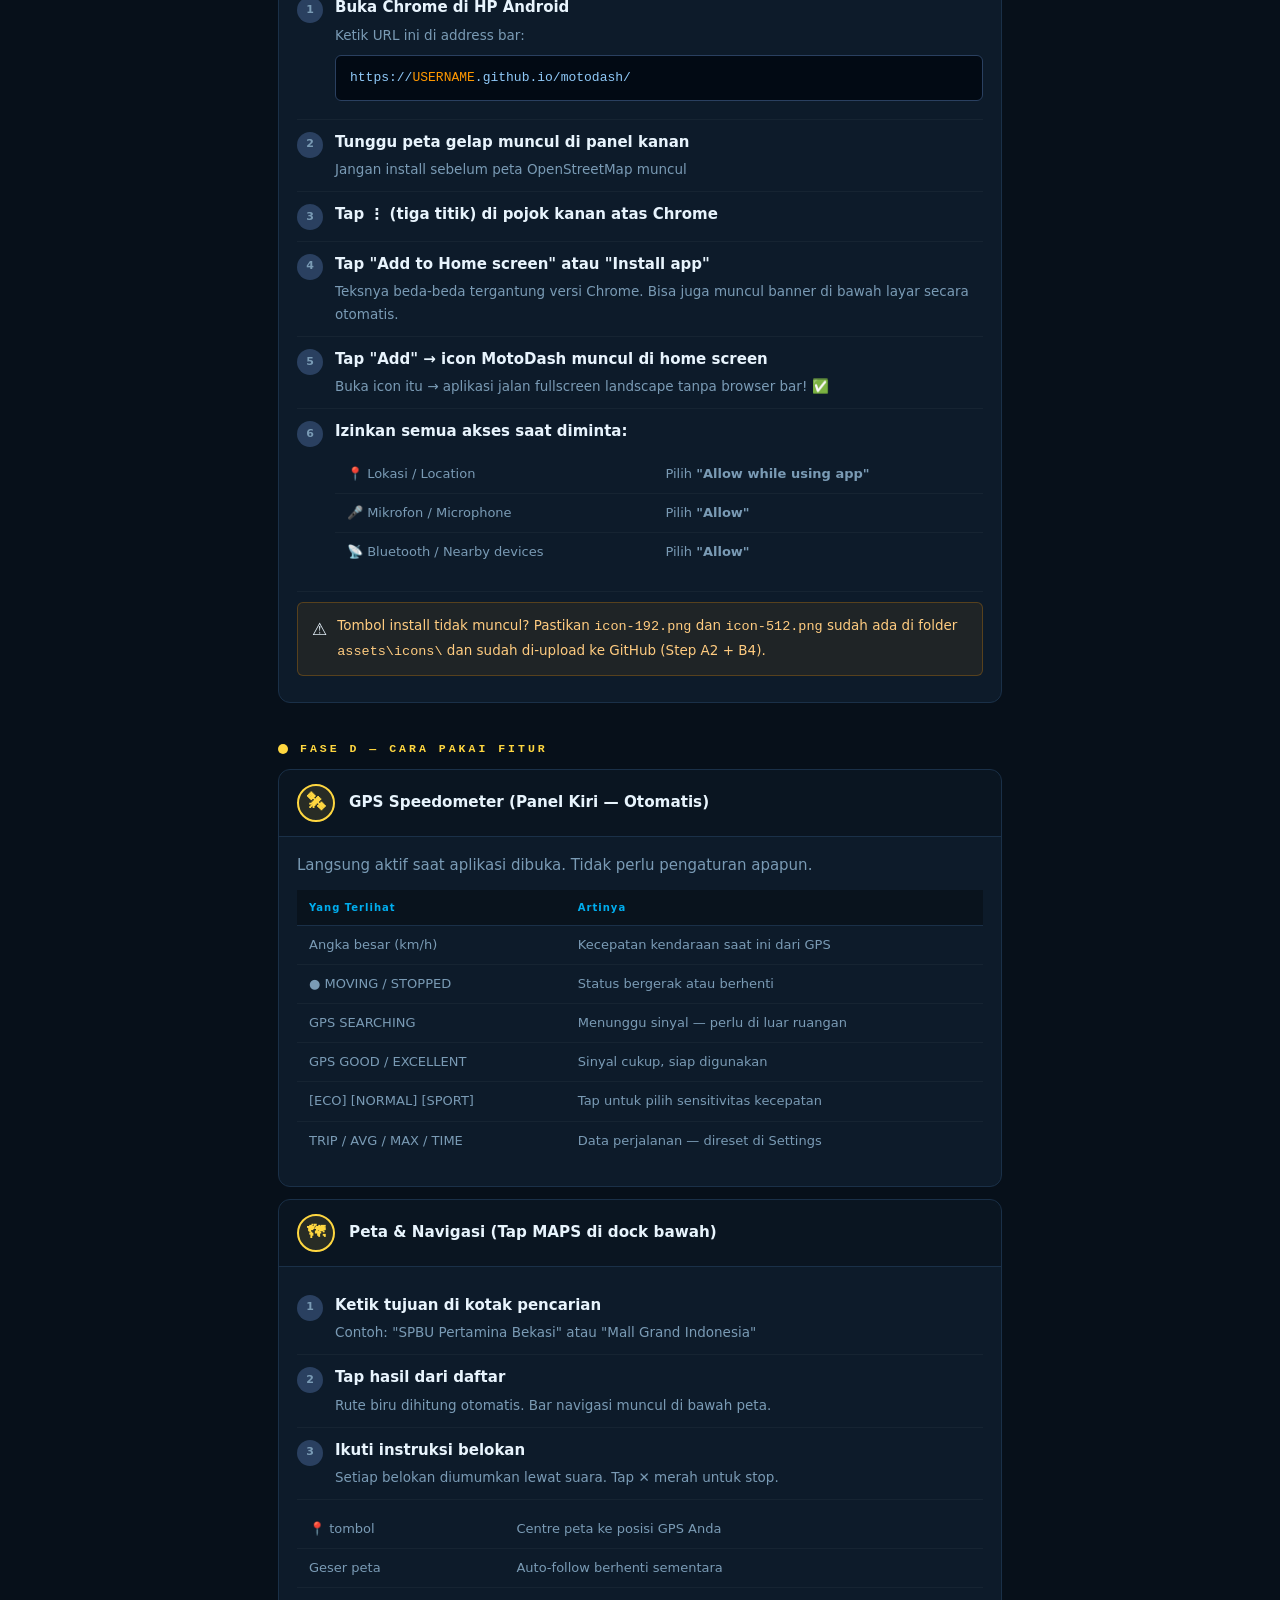
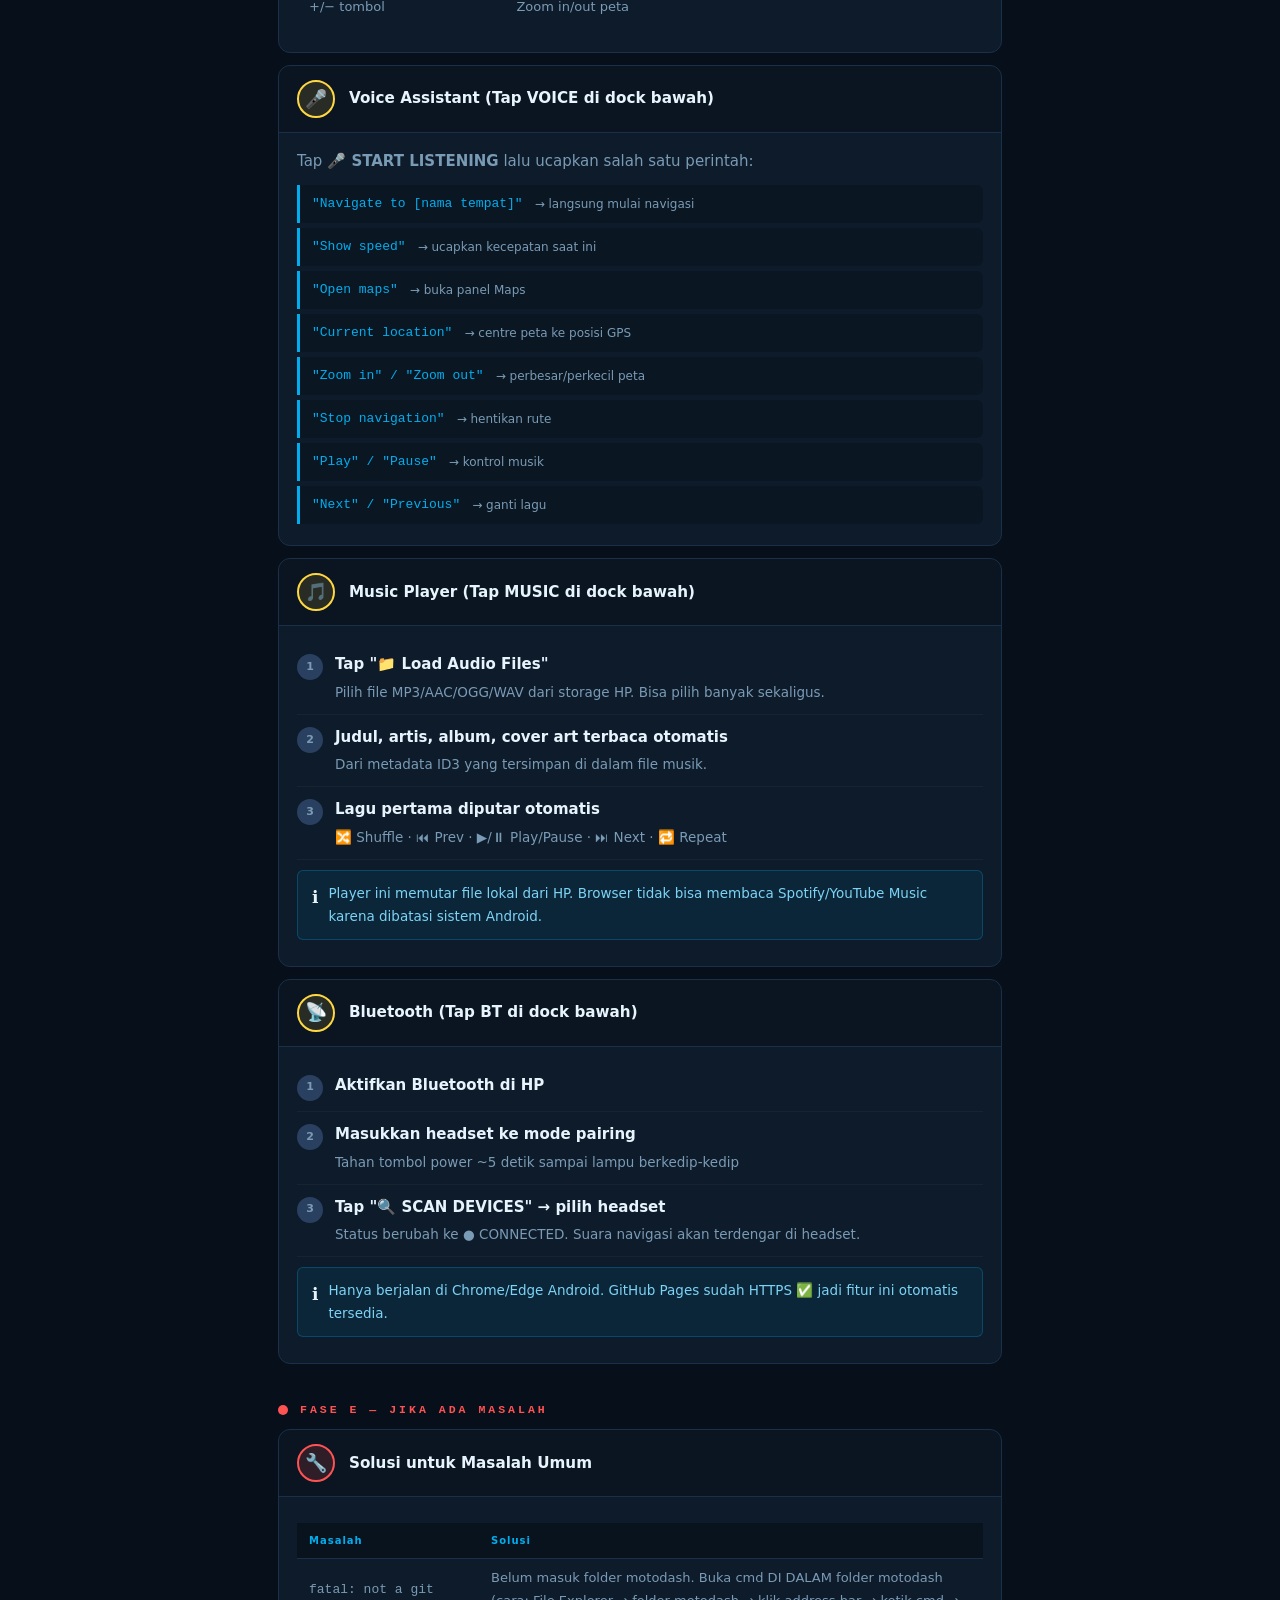
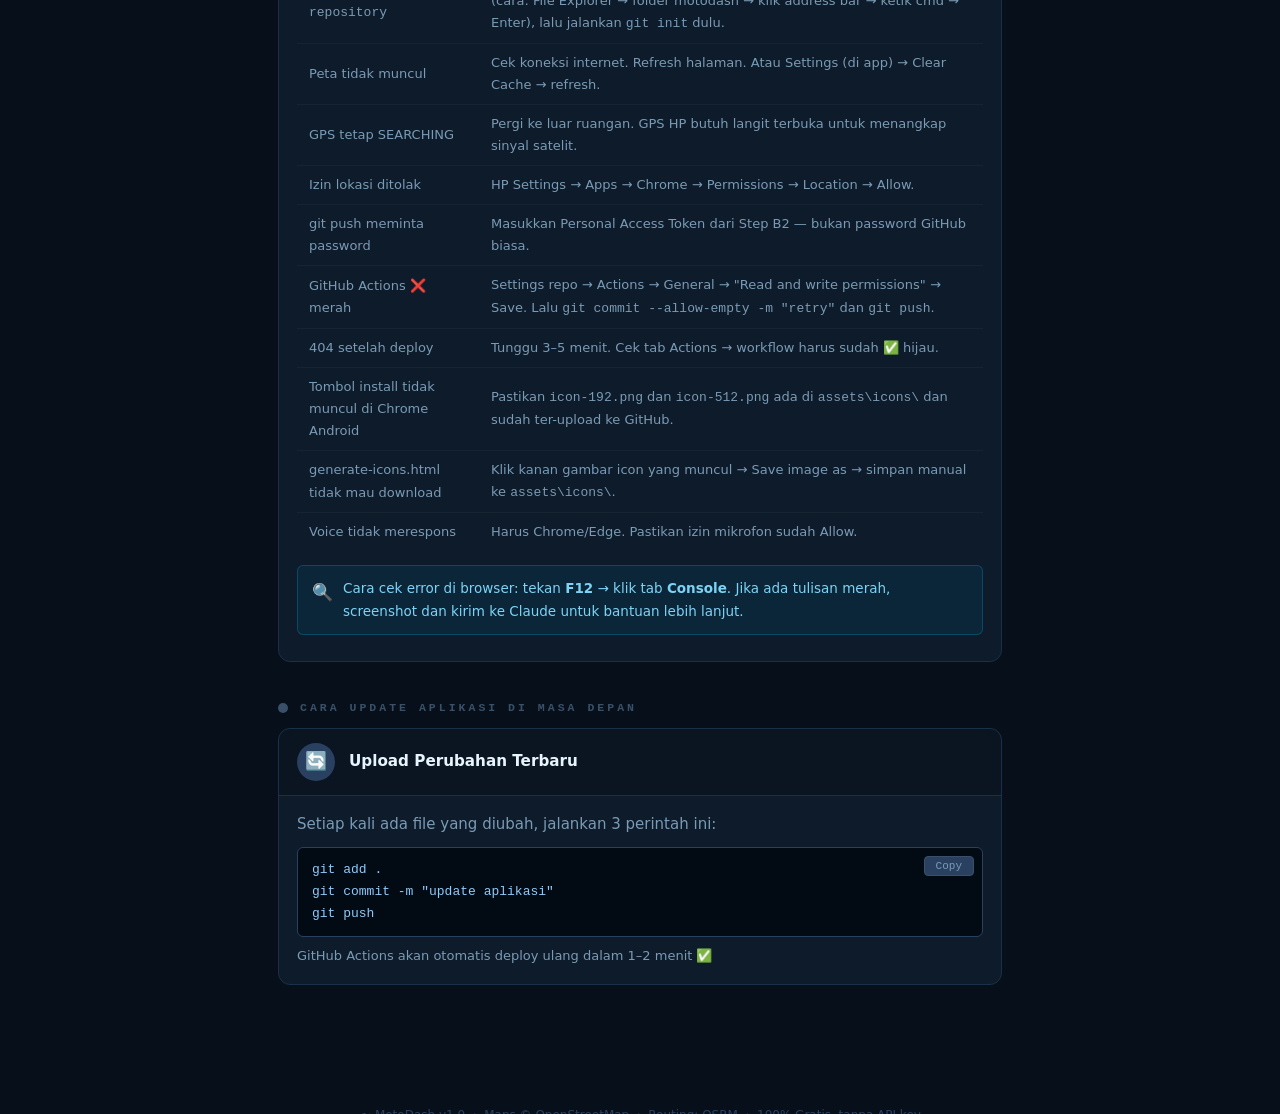
==== commit e9269ae4: "Add files via upload" ====
--- a/CARA_PAKAI.html
+++ b/CARA_PAKAI.html
@@ -265,7 +265,7 @@
 ├── <span class="ff">sw.js</span>
 ├── <span class="fok">generate-icons.html</span>   <span class="fn">← ⬅ akan dipakai di step A2</span>
 ├── <span class="ff">CARA_PAKAI.html</span>       <span class="fn">← panduan ini</span>
-├── <span class="fd">css\</span>  <span class="fd">js\</span>  <span class="fd">assets\</span>
+├── <span class="fd">css\</span>  <span class="fd">js\</span>  <span class="fd">assets\</span>  <span class="fok">vendor\</span>   <span class="fn">← WAJIB ikut diupload (Leaflet, font, dll)</span>
 └── <span class="fd">.github\workflows\</span>deploy.yml</div>
       </div>
     </div>
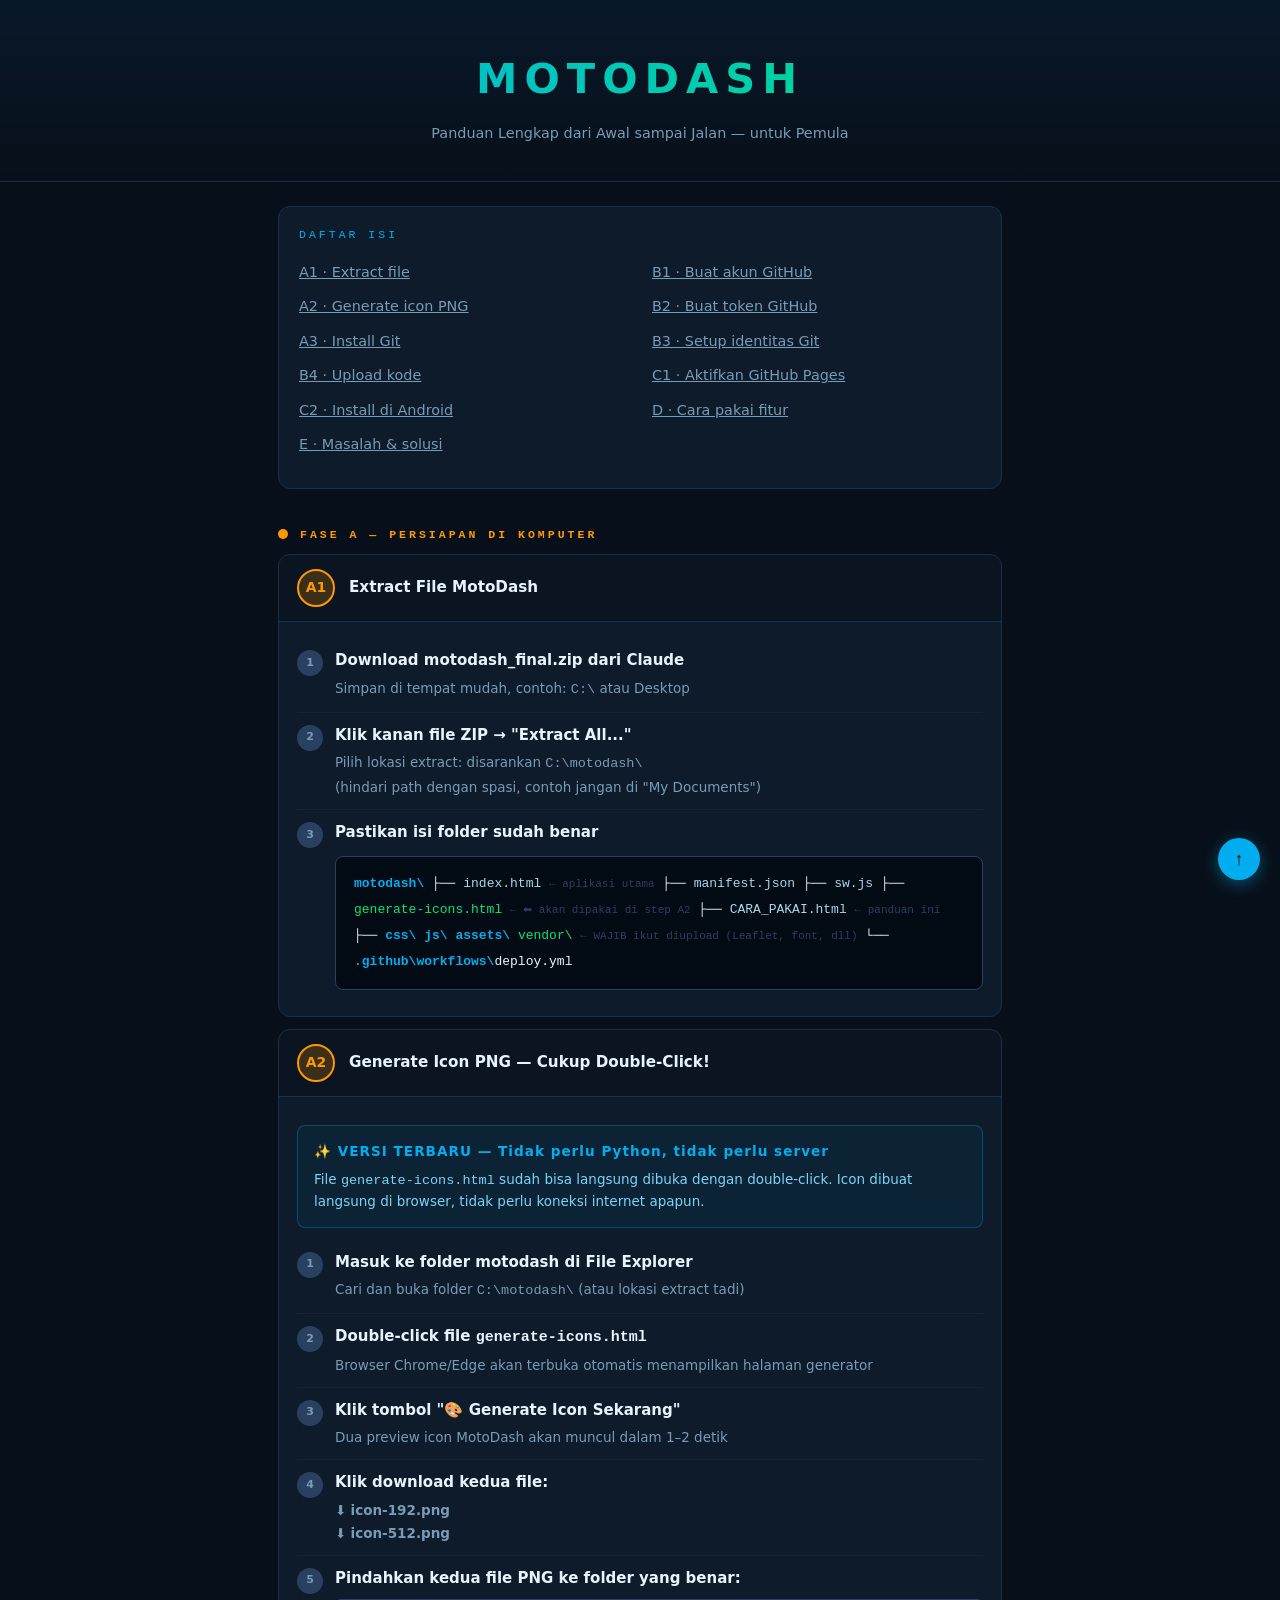
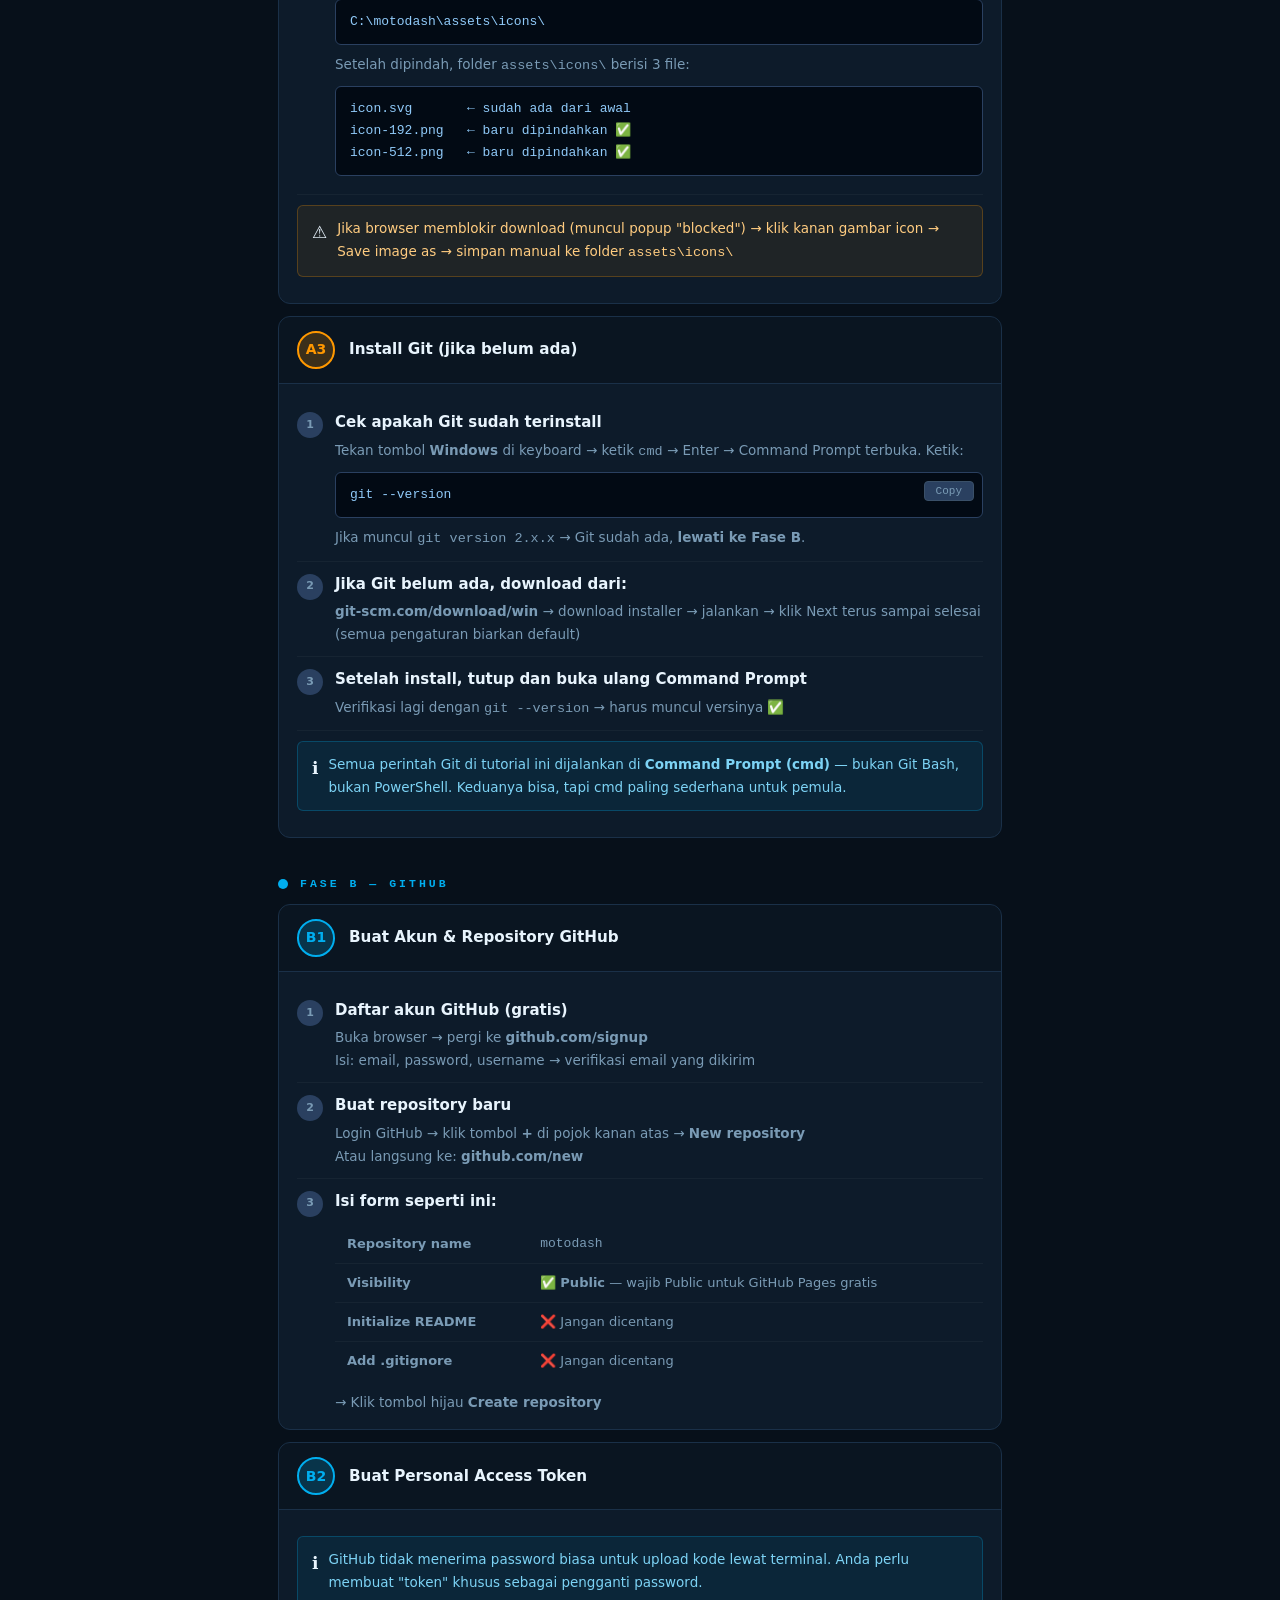
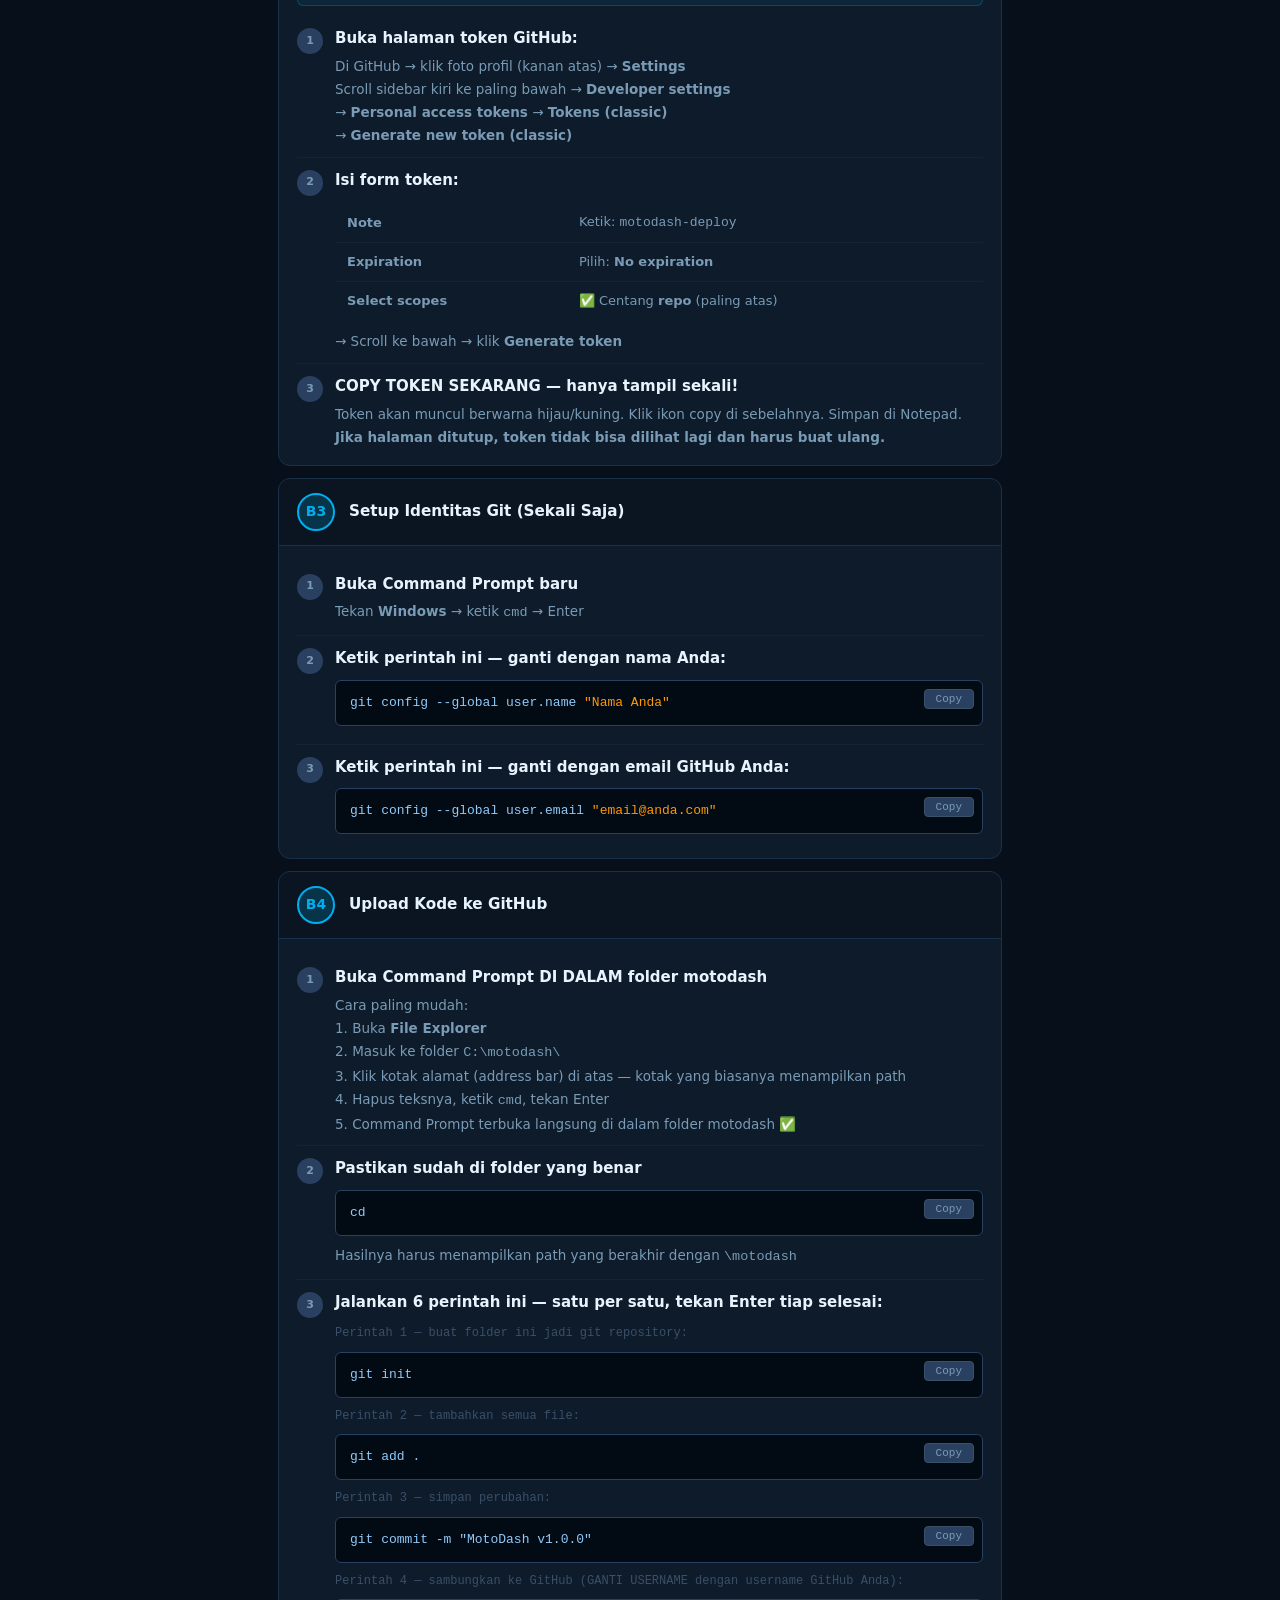
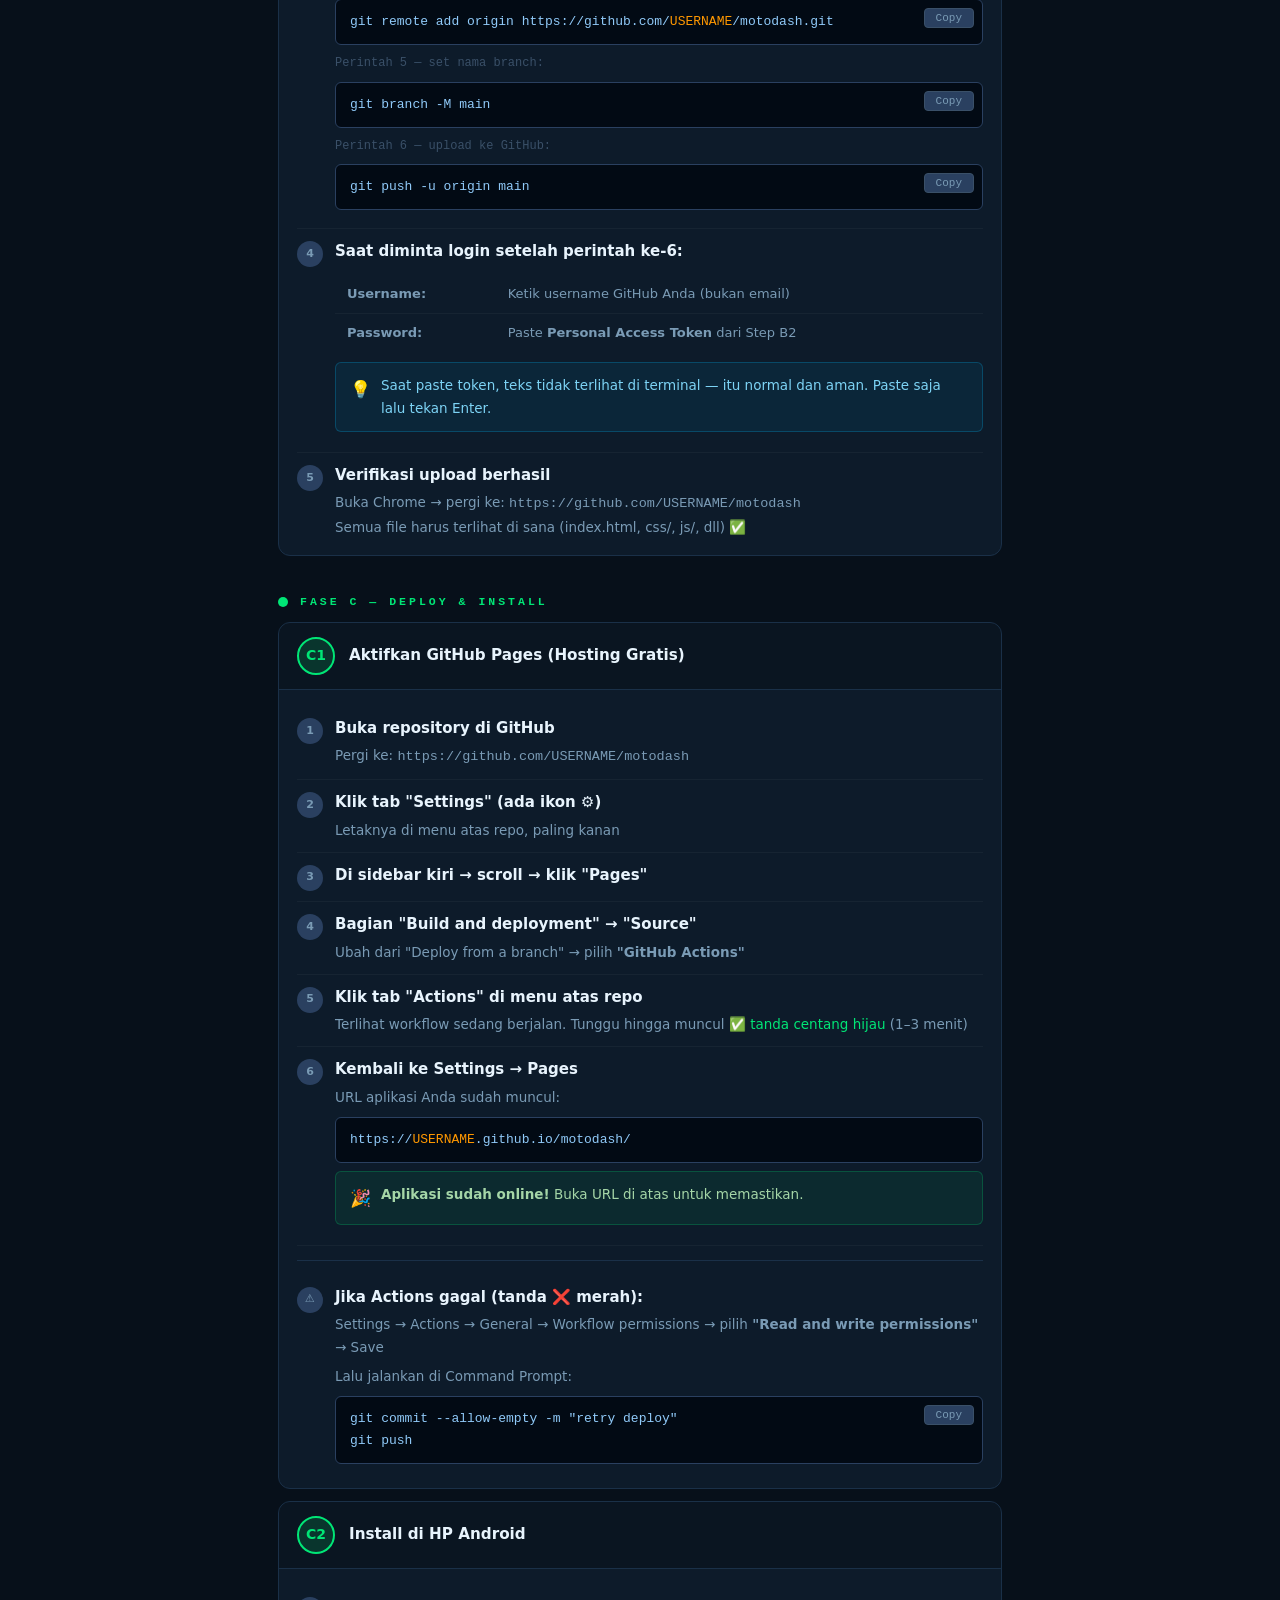
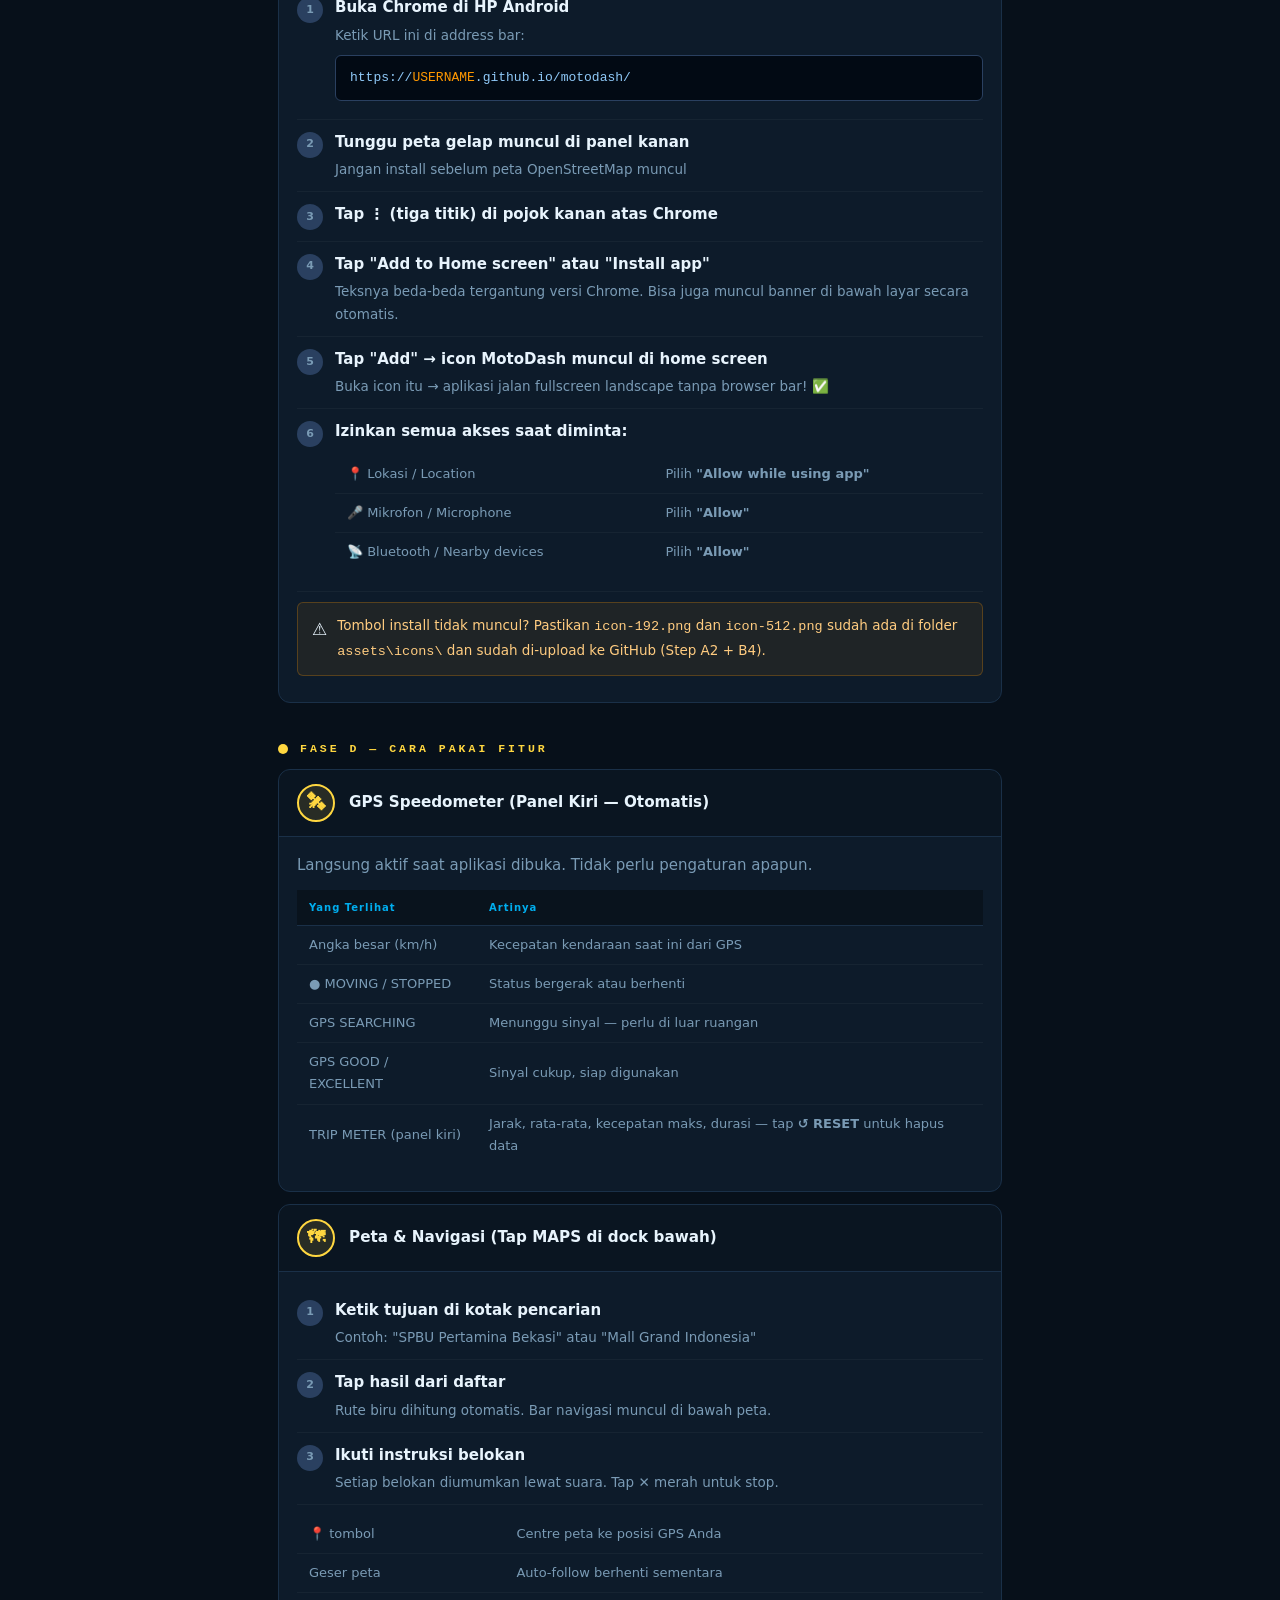
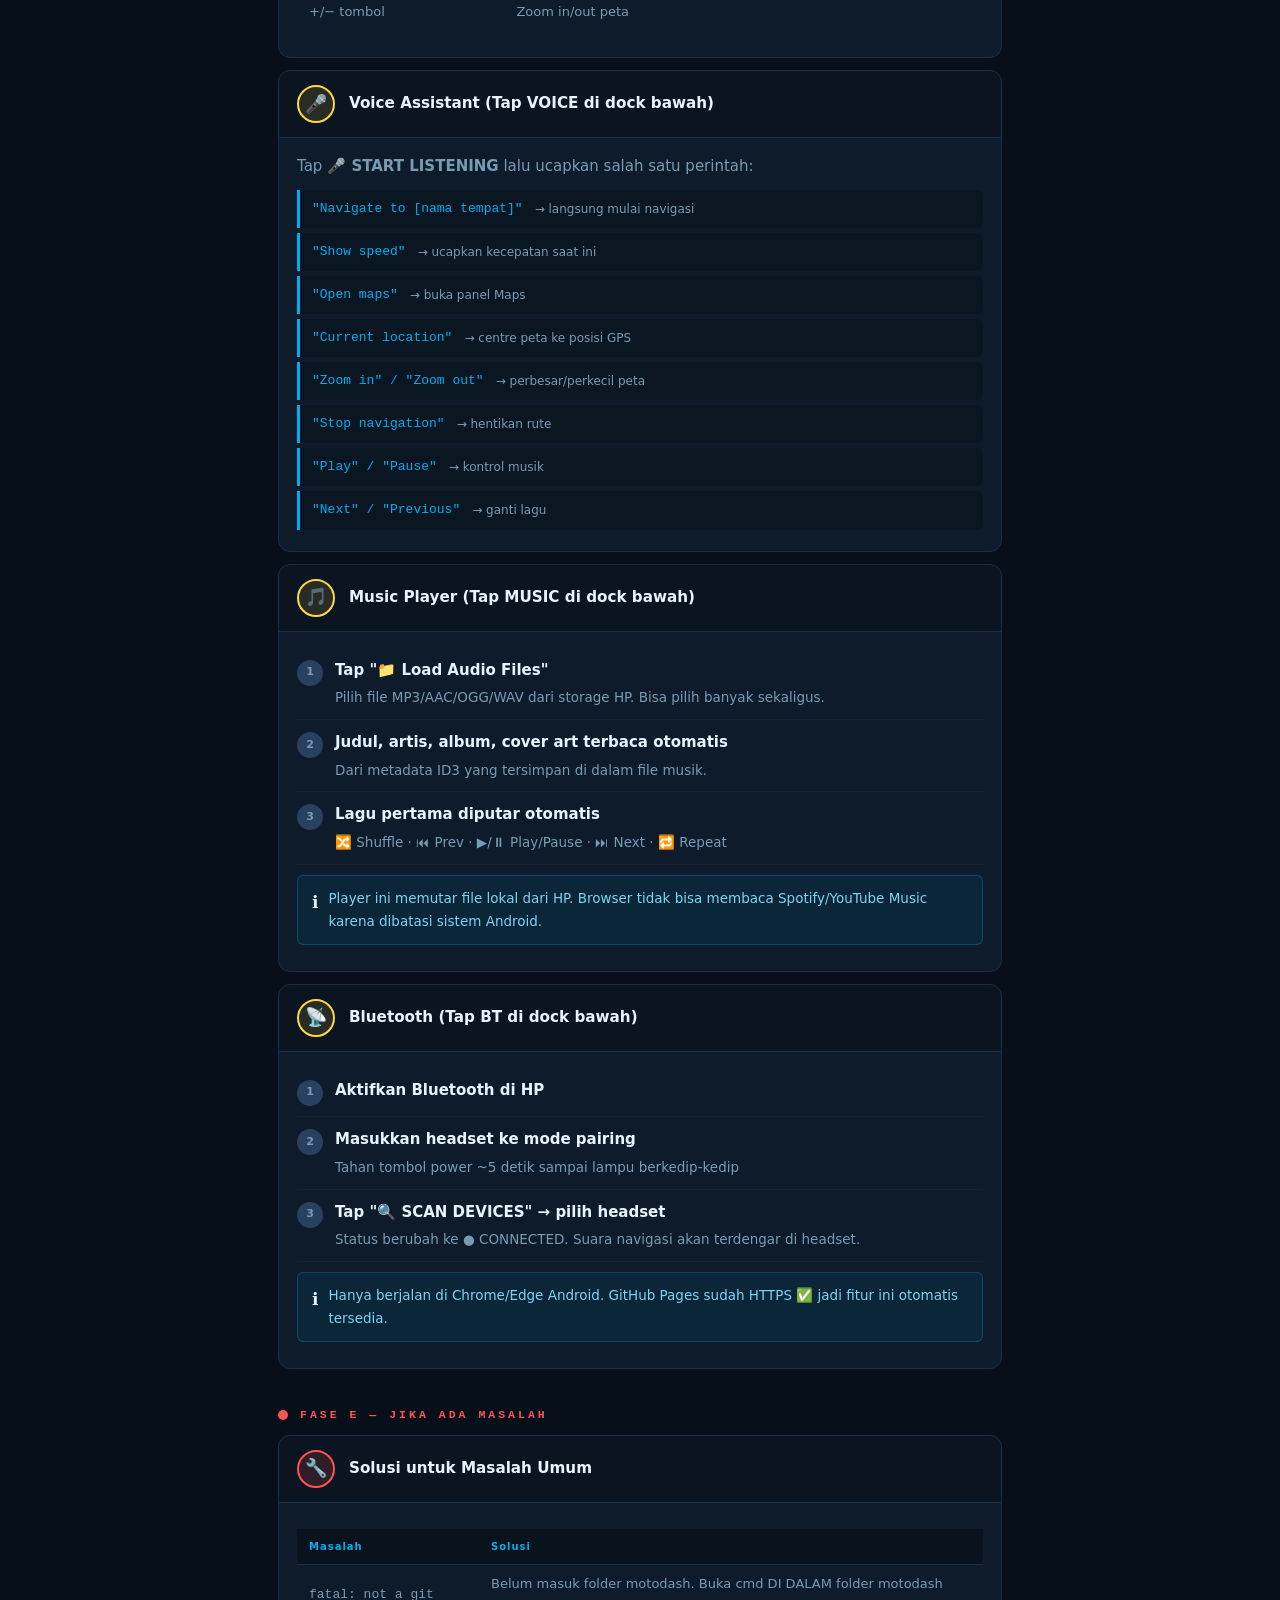
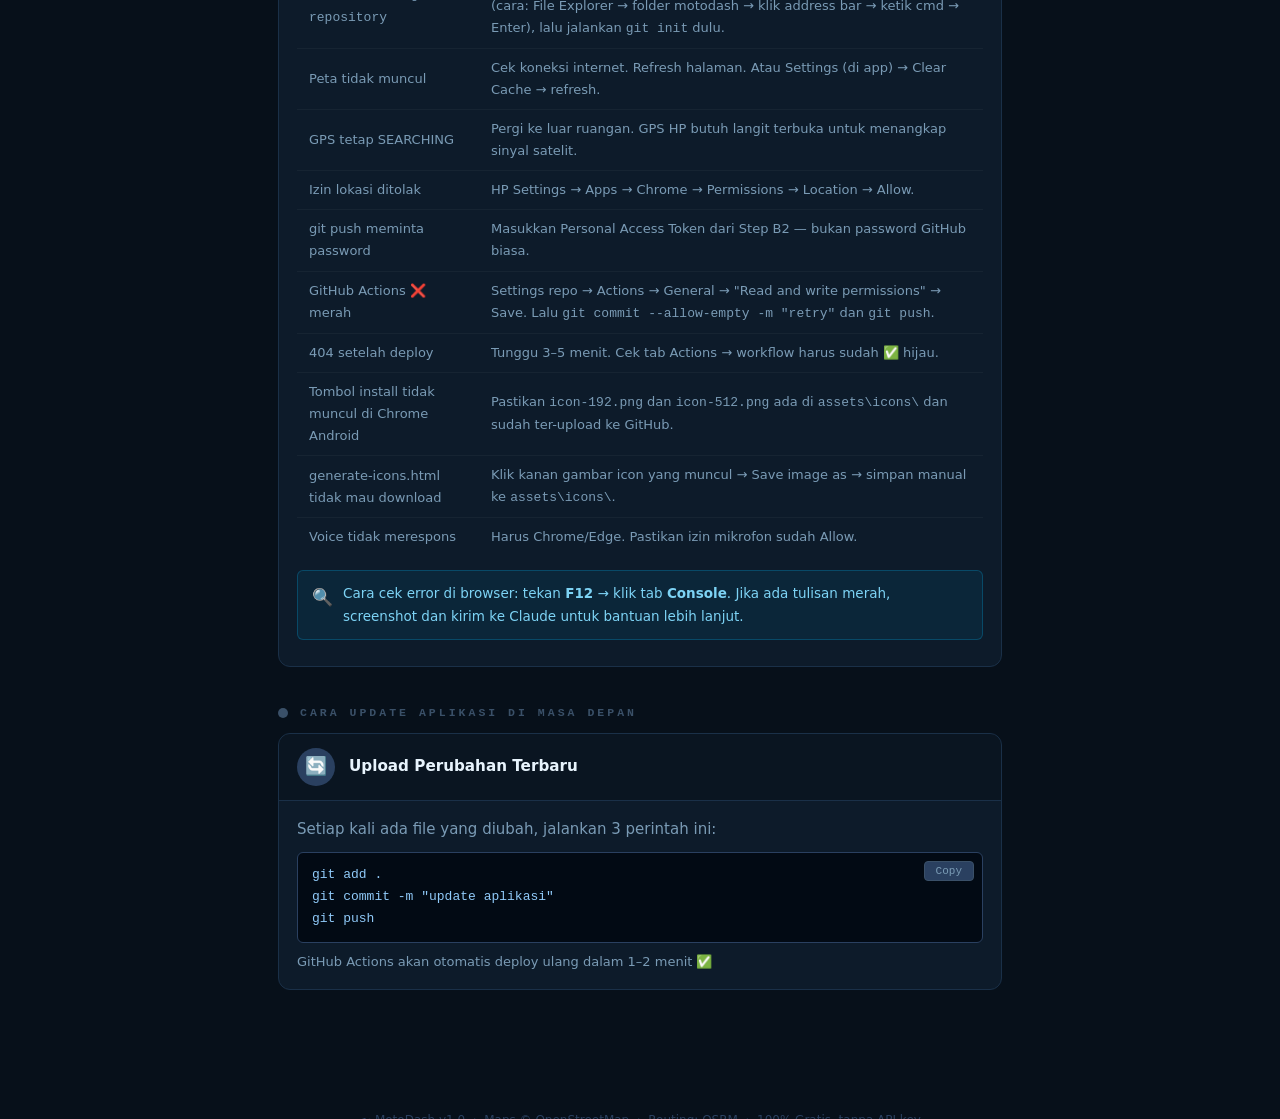
==== commit adc46590: "Add files via upload" ====
--- a/CARA_PAKAI.html
+++ b/CARA_PAKAI.html
@@ -766,8 +766,7 @@
       <tr><td>● MOVING / STOPPED</td><td>Status bergerak atau berhenti</td></tr>
       <tr><td>GPS SEARCHING</td><td>Menunggu sinyal — perlu di luar ruangan</td></tr>
       <tr><td>GPS GOOD / EXCELLENT</td><td>Sinyal cukup, siap digunakan</td></tr>
-      <tr><td>[ECO] [NORMAL] [SPORT]</td><td>Tap untuk pilih sensitivitas kecepatan</td></tr>
-      <tr><td>TRIP / AVG / MAX / TIME</td><td>Data perjalanan — direset di Settings</td></tr>
+      <tr><td>TRIP METER (panel kiri)</td><td>Jarak, rata-rata, kecepatan maks, durasi — tap <strong>↺ RESET</strong> untuk hapus data</td></tr>
     </table></div>
   </div>
 </div>
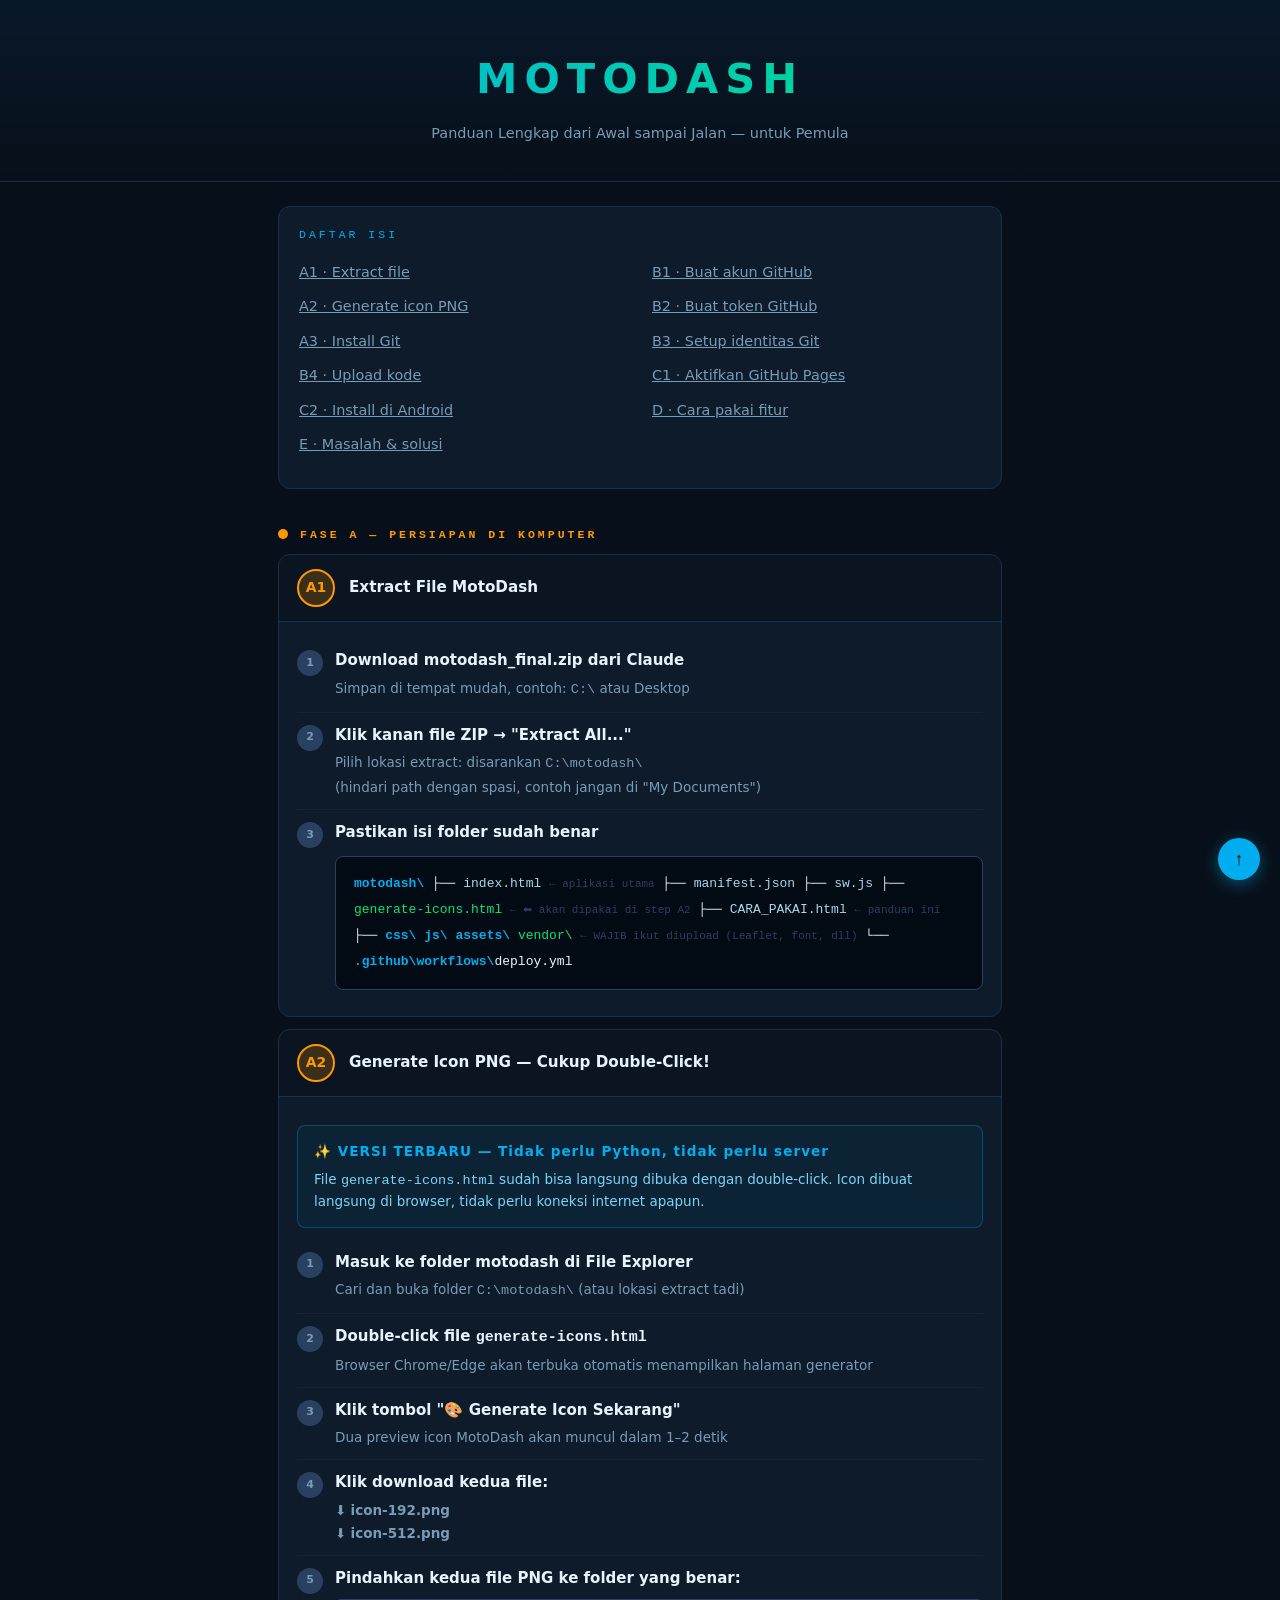
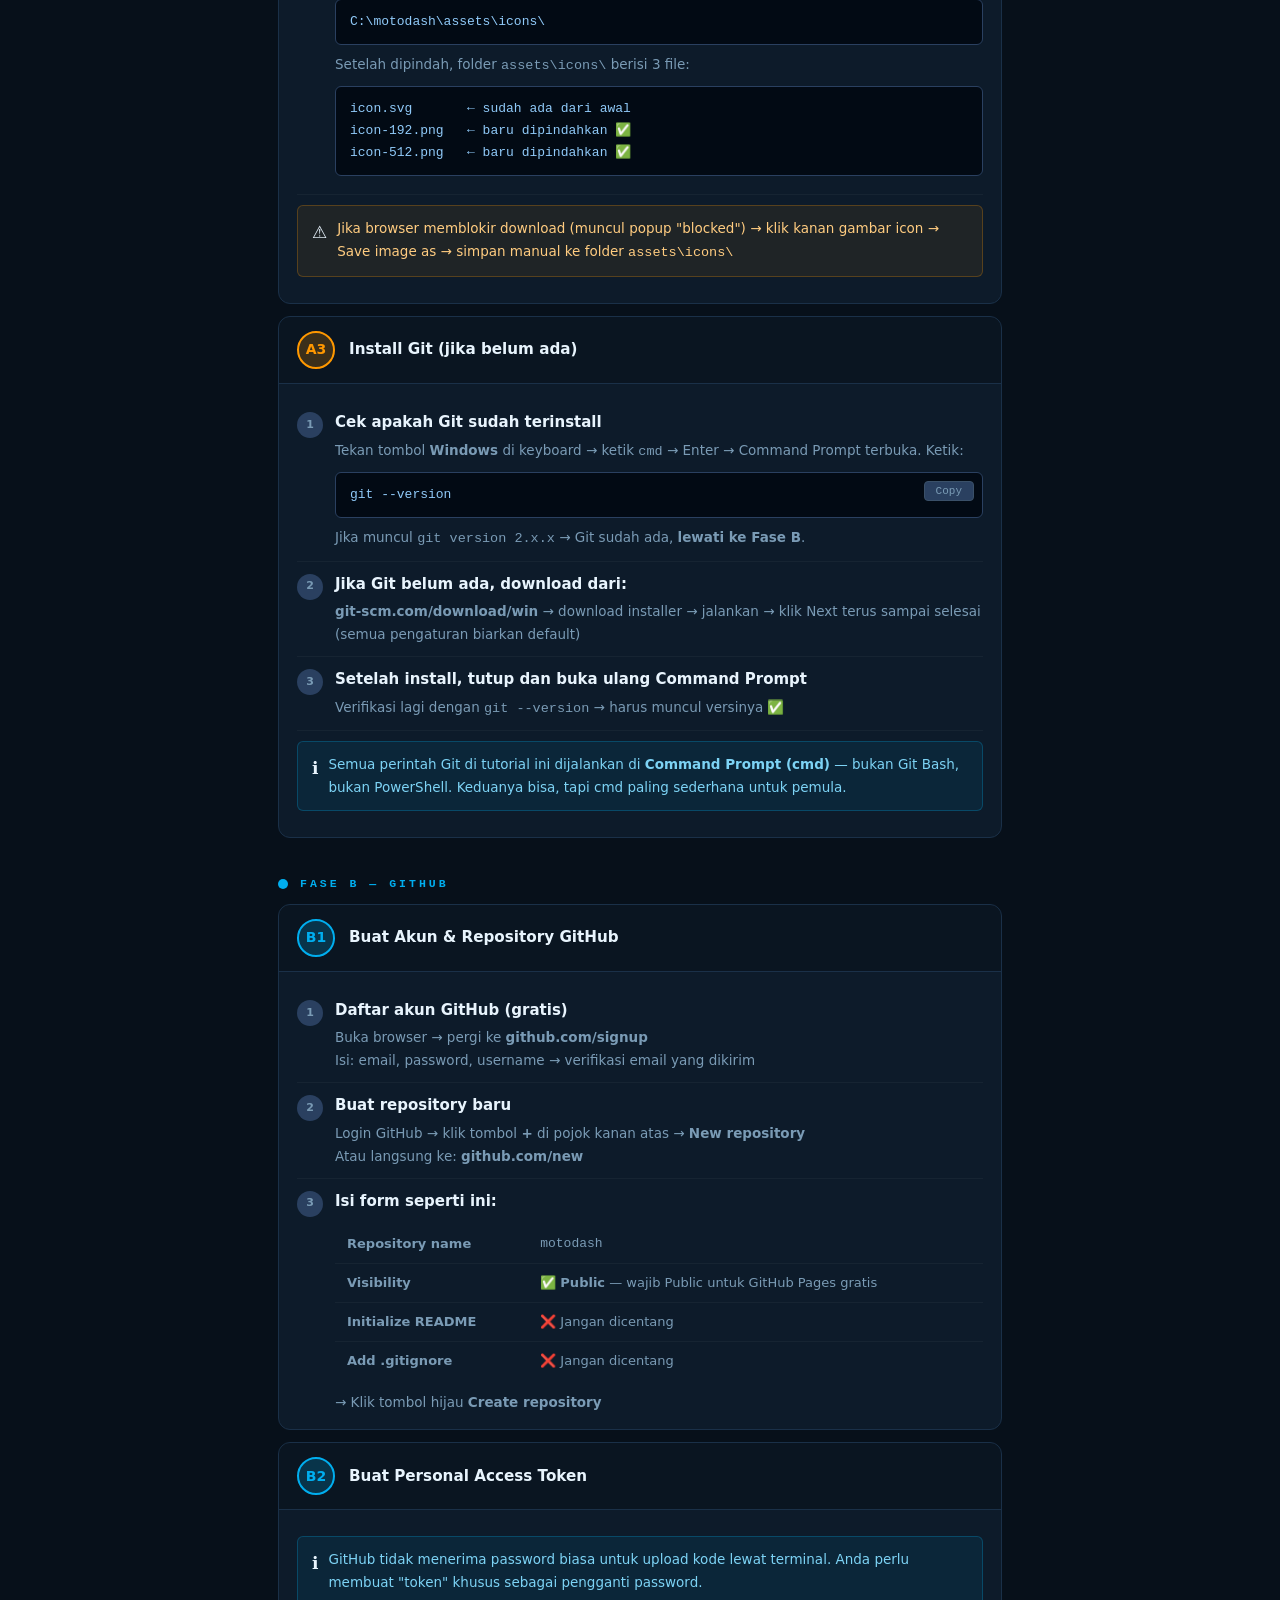
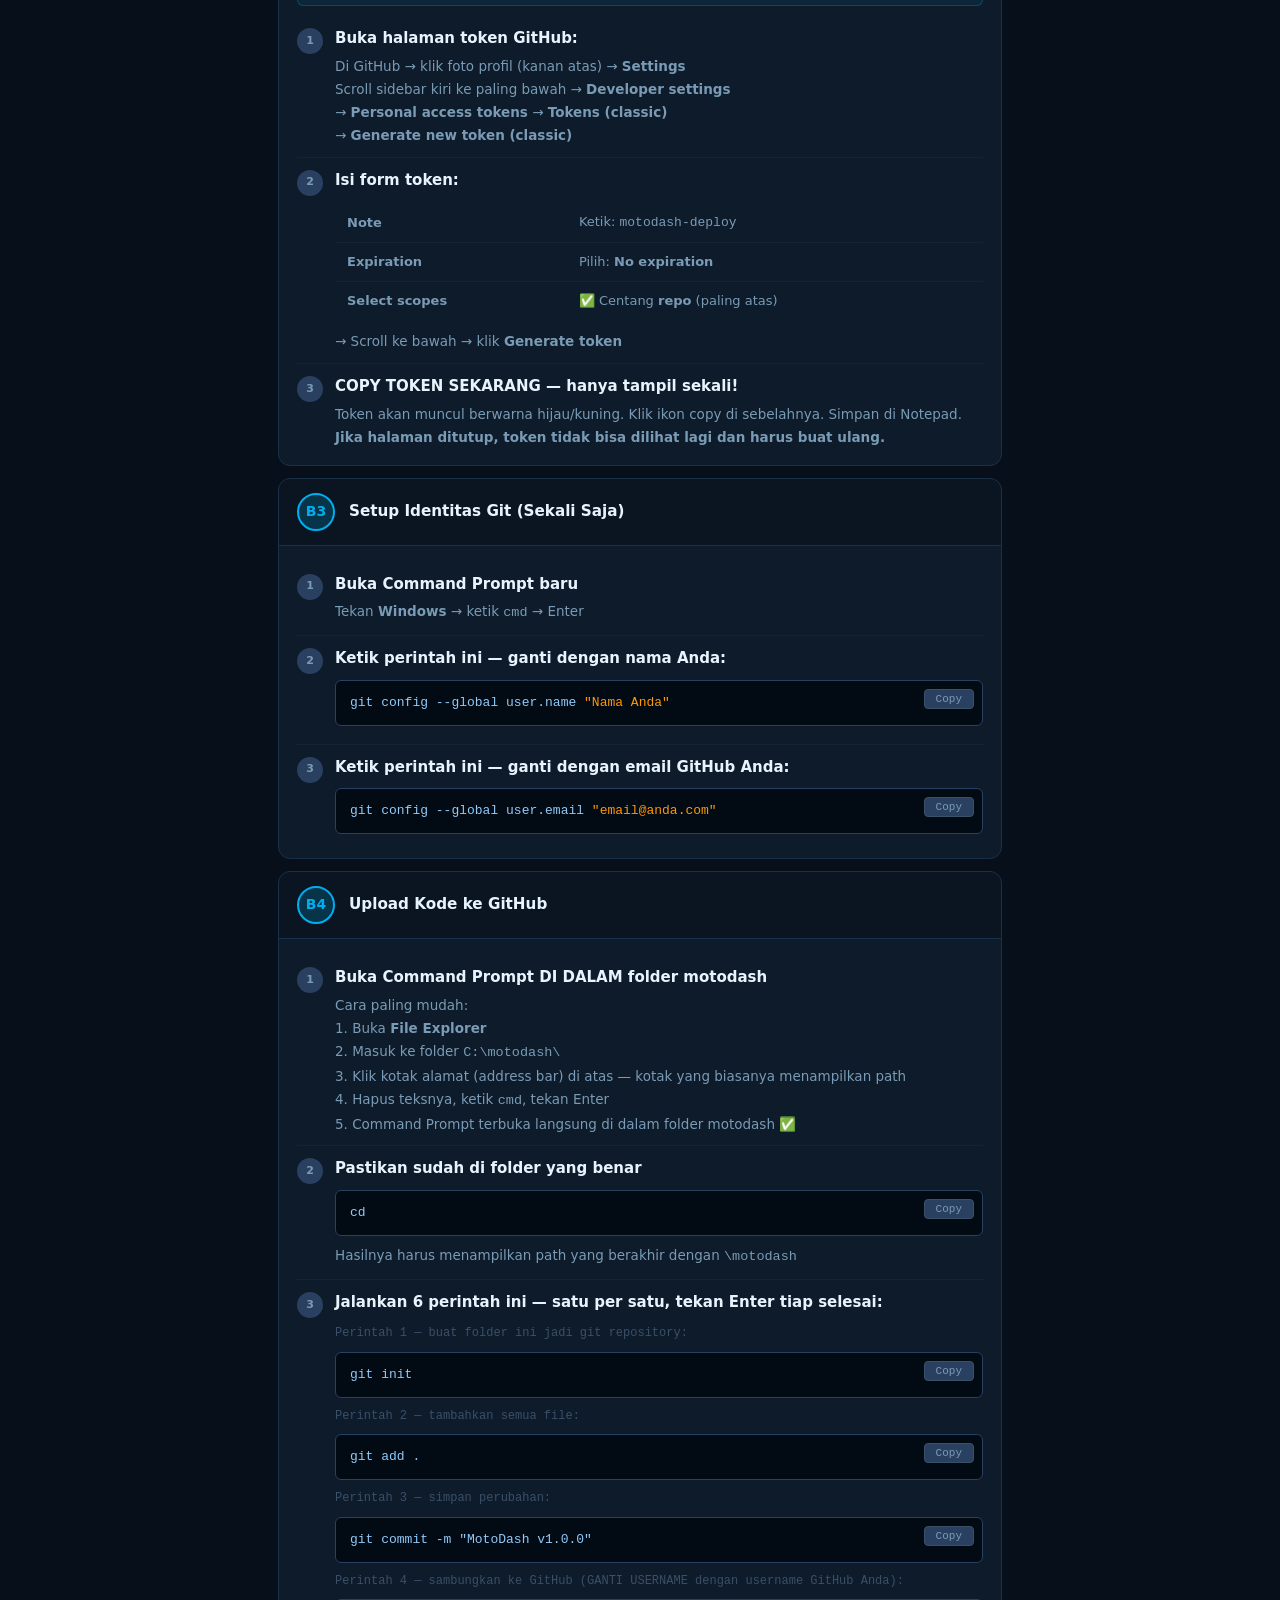
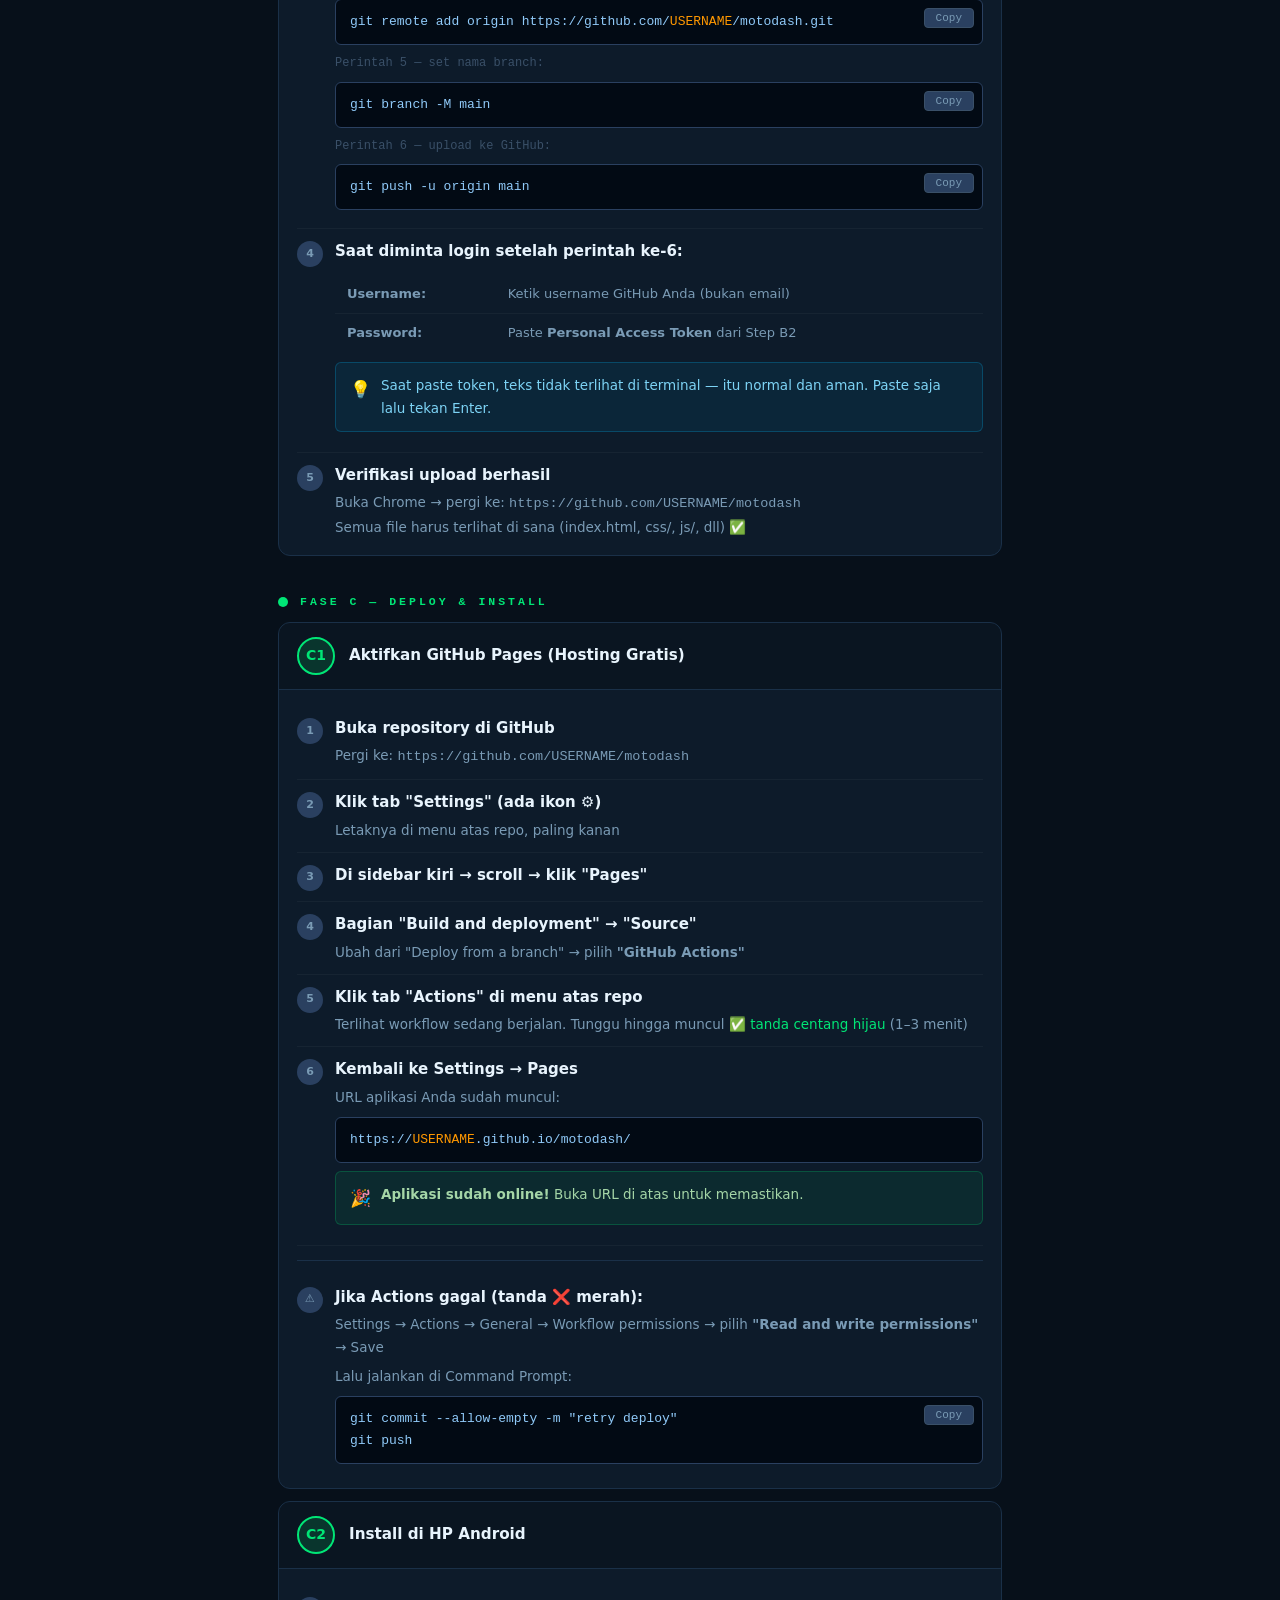
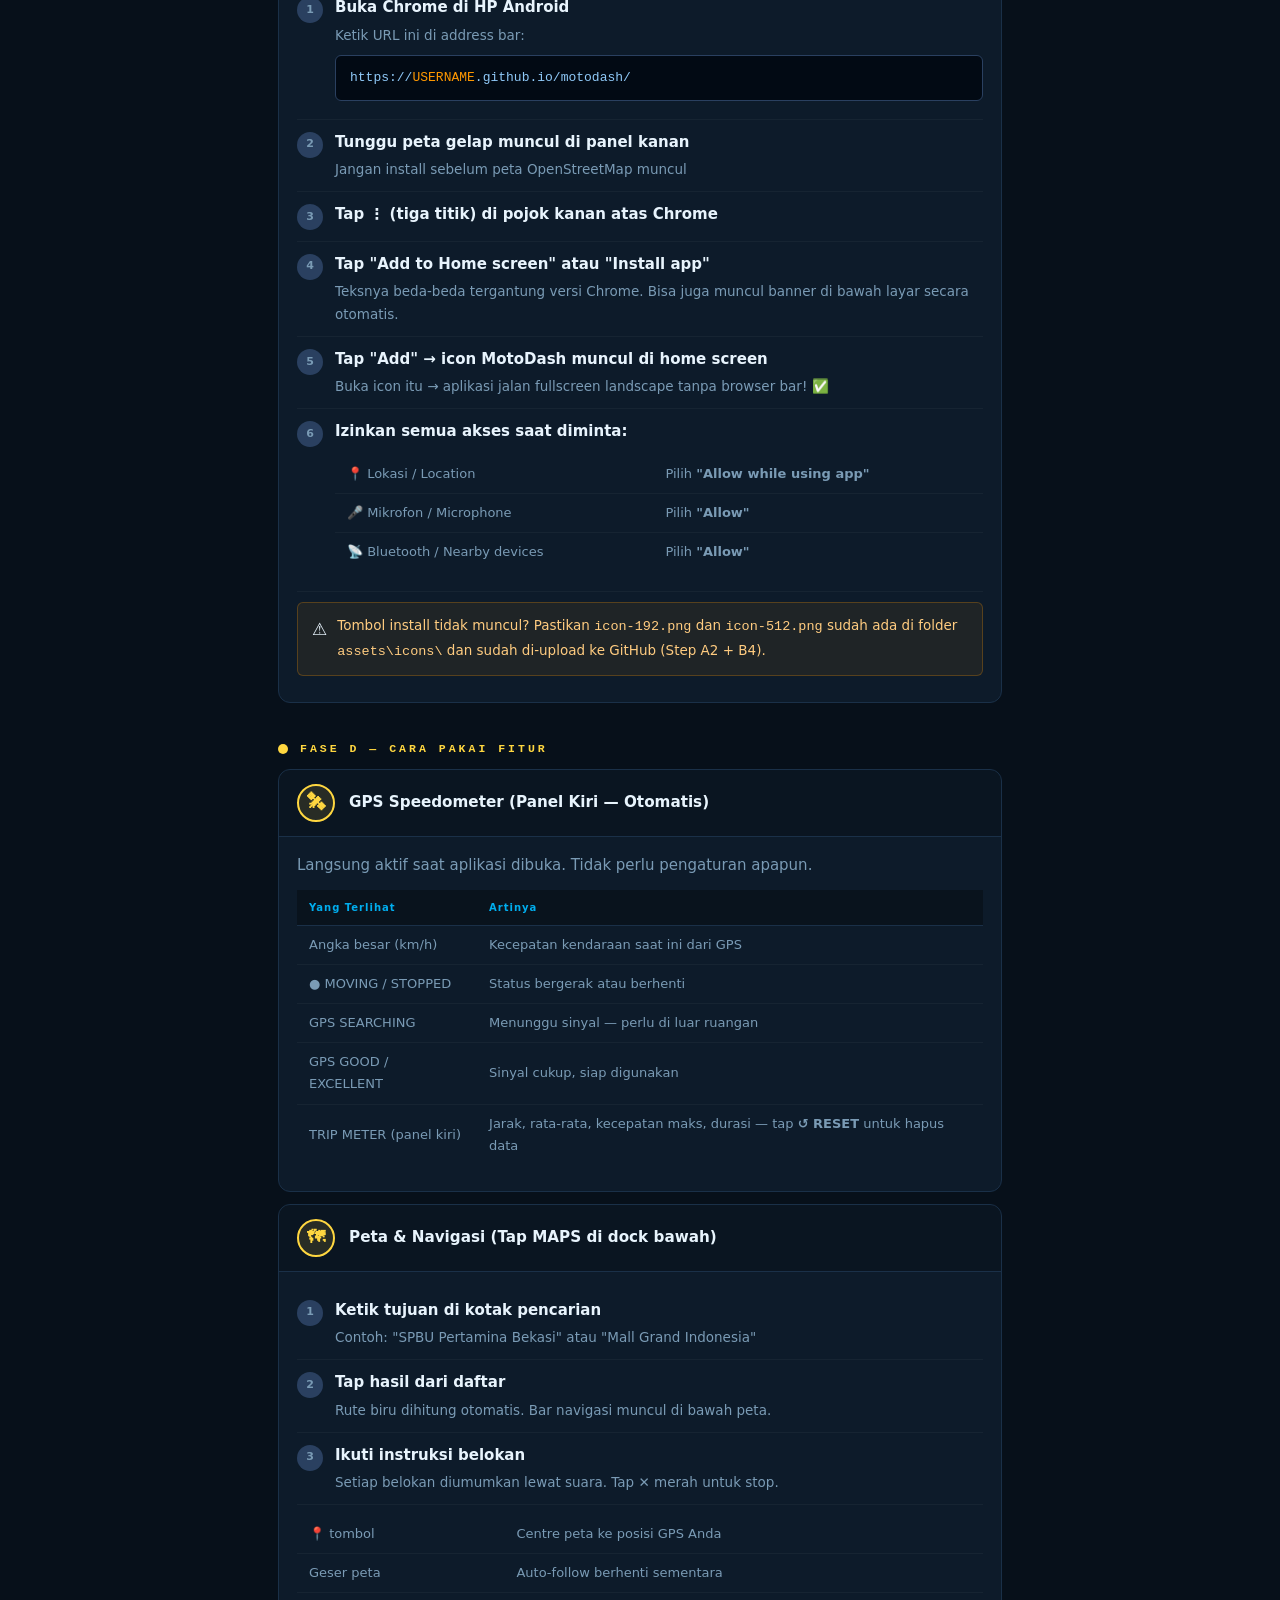
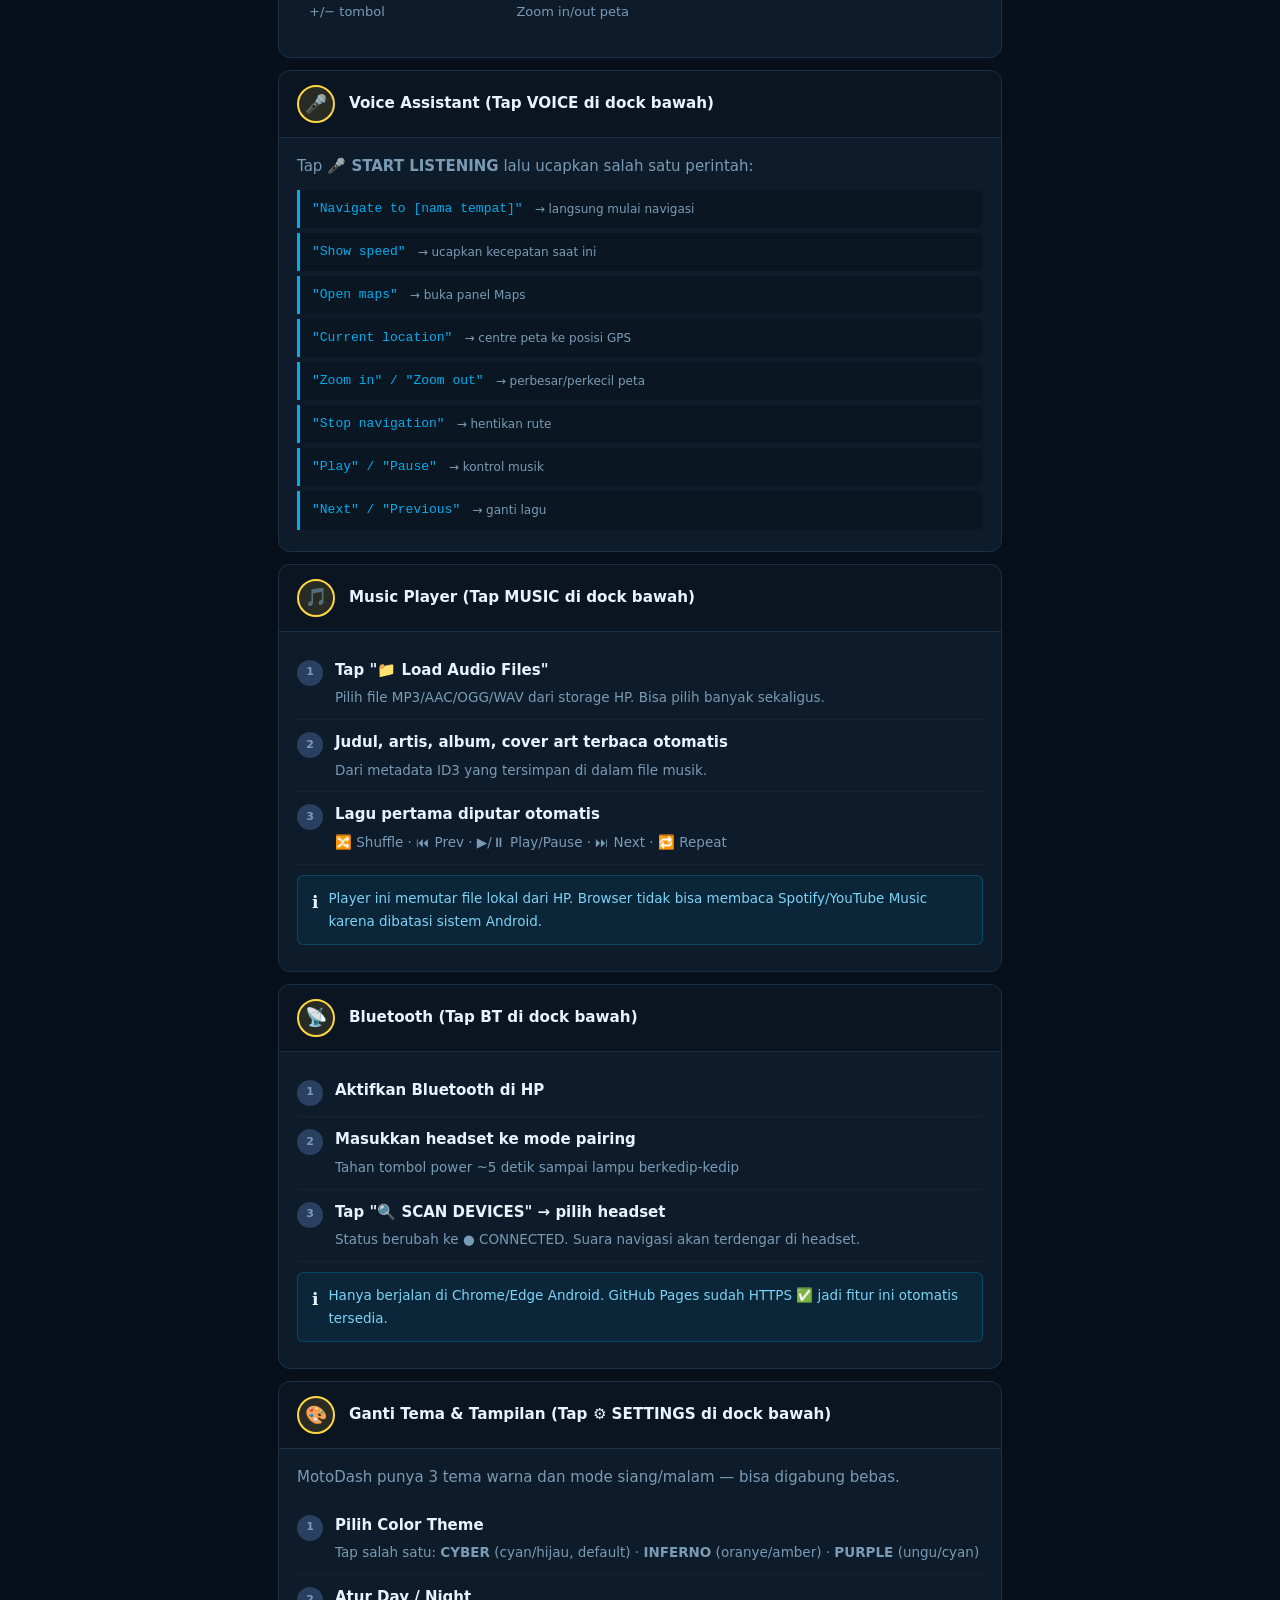
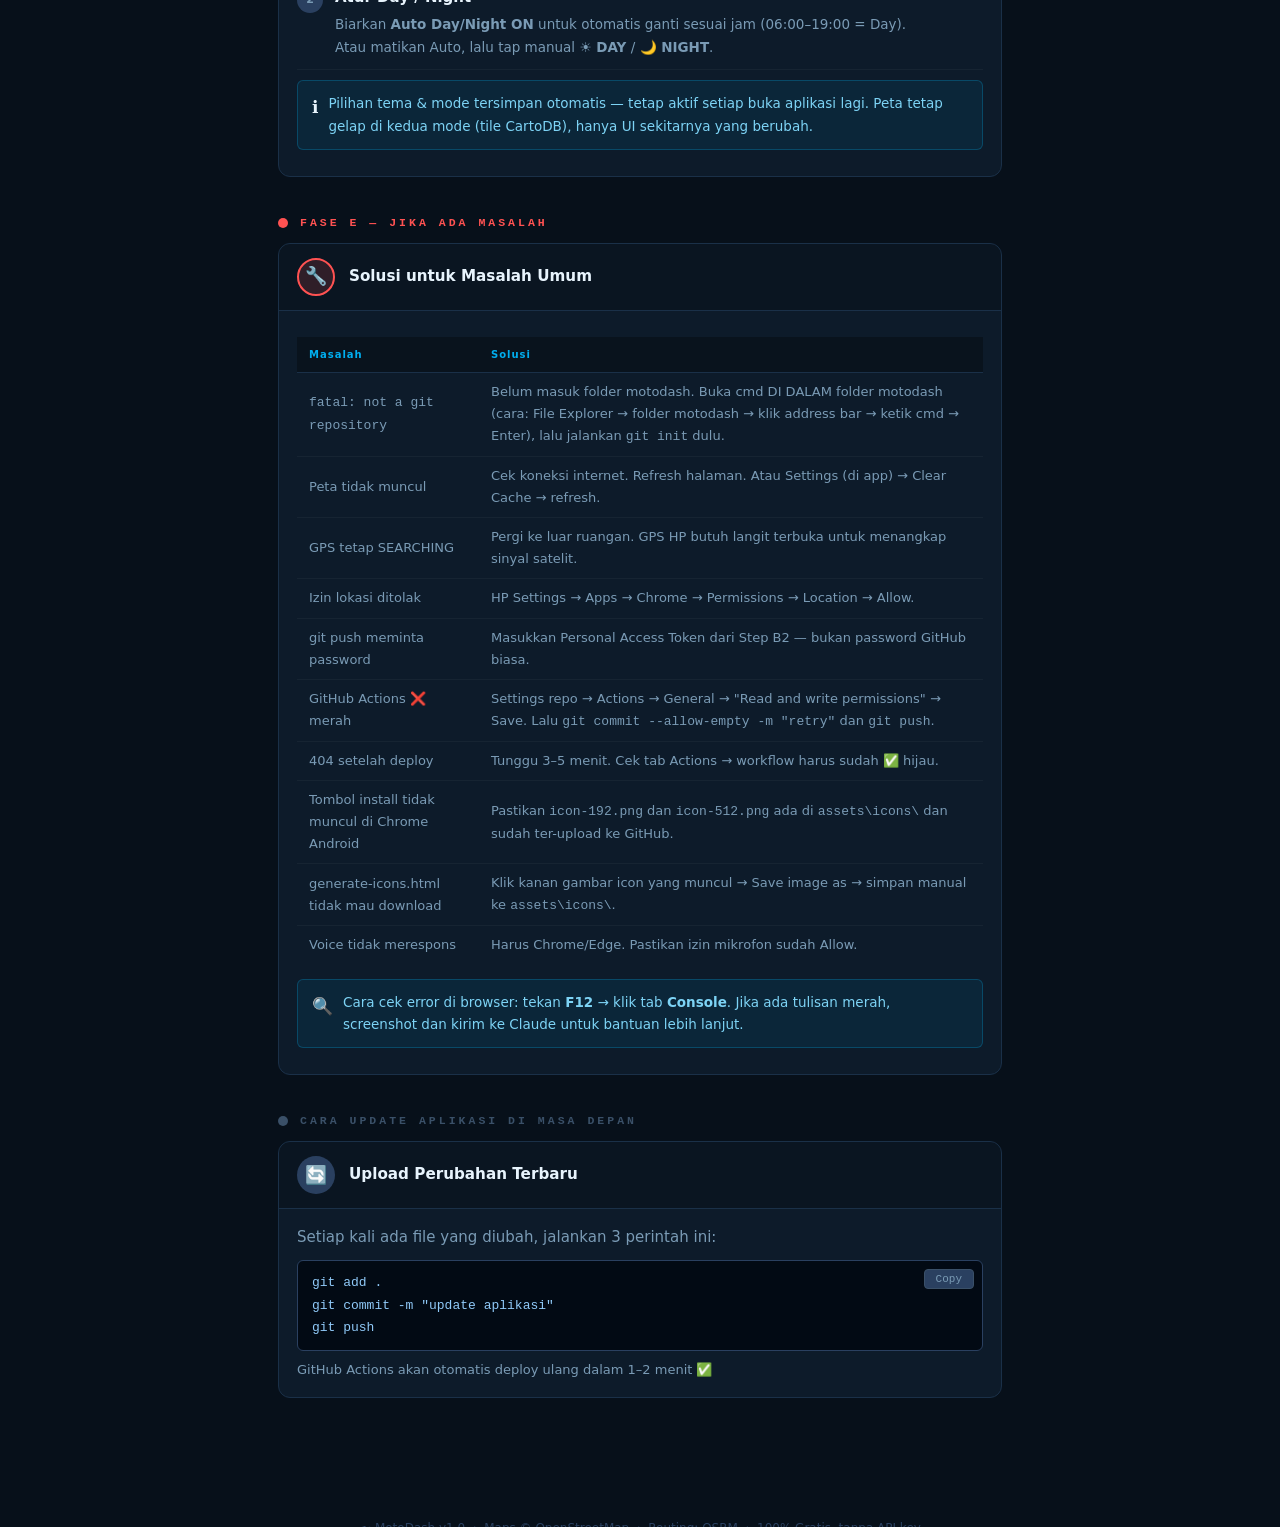
==== commit c39b7fae: "Add files via upload" ====
--- a/CARA_PAKAI.html
+++ b/CARA_PAKAI.html
@@ -856,6 +856,38 @@
     <div class="alert info">
       <span class="ai">ℹ️</span>
       <p>Hanya berjalan di Chrome/Edge Android. GitHub Pages sudah HTTPS ✅ jadi fitur ini otomatis tersedia.</p>
+    </div>
+  </div>
+</div>
+
+
+<div class="step">
+  <div class="step-head">
+    <div class="num" style="background:rgba(255,215,64,.12);border:2px solid var(--yellow);color:var(--yellow);font-size:18px">🎨</div>
+    <h3>Ganti Tema &amp; Tampilan (Tap ⚙ SETTINGS di dock bawah)</h3>
+  </div>
+  <div class="step-body">
+    <p style="color:var(--dim);margin-bottom:12px">MotoDash punya 3 tema warna dan mode siang/malam — bisa digabung bebas.</p>
+
+    <div class="row">
+      <div class="rn">1</div>
+      <div class="rb">
+        <b>Pilih Color Theme</b>
+        <p>Tap salah satu: <strong>CYBER</strong> (cyan/hijau, default) · <strong>INFERNO</strong> (oranye/amber) · <strong>PURPLE</strong> (ungu/cyan)</p>
+      </div>
+    </div>
+    <div class="row">
+      <div class="rn">2</div>
+      <div class="rb">
+        <b>Atur Day / Night</b>
+        <p>Biarkan <strong>Auto Day/Night ON</strong> untuk otomatis ganti sesuai jam (06:00–19:00 = Day).<br>
+        Atau matikan Auto, lalu tap manual <strong>☀ DAY</strong> / <strong>🌙 NIGHT</strong>.</p>
+      </div>
+    </div>
+
+    <div class="alert info">
+      <span class="ai">ℹ️</span>
+      <p>Pilihan tema &amp; mode tersimpan otomatis — tetap aktif setiap buka aplikasi lagi. Peta tetap gelap di kedua mode (tile CartoDB), hanya UI sekitarnya yang berubah.</p>
     </div>
   </div>
 </div>
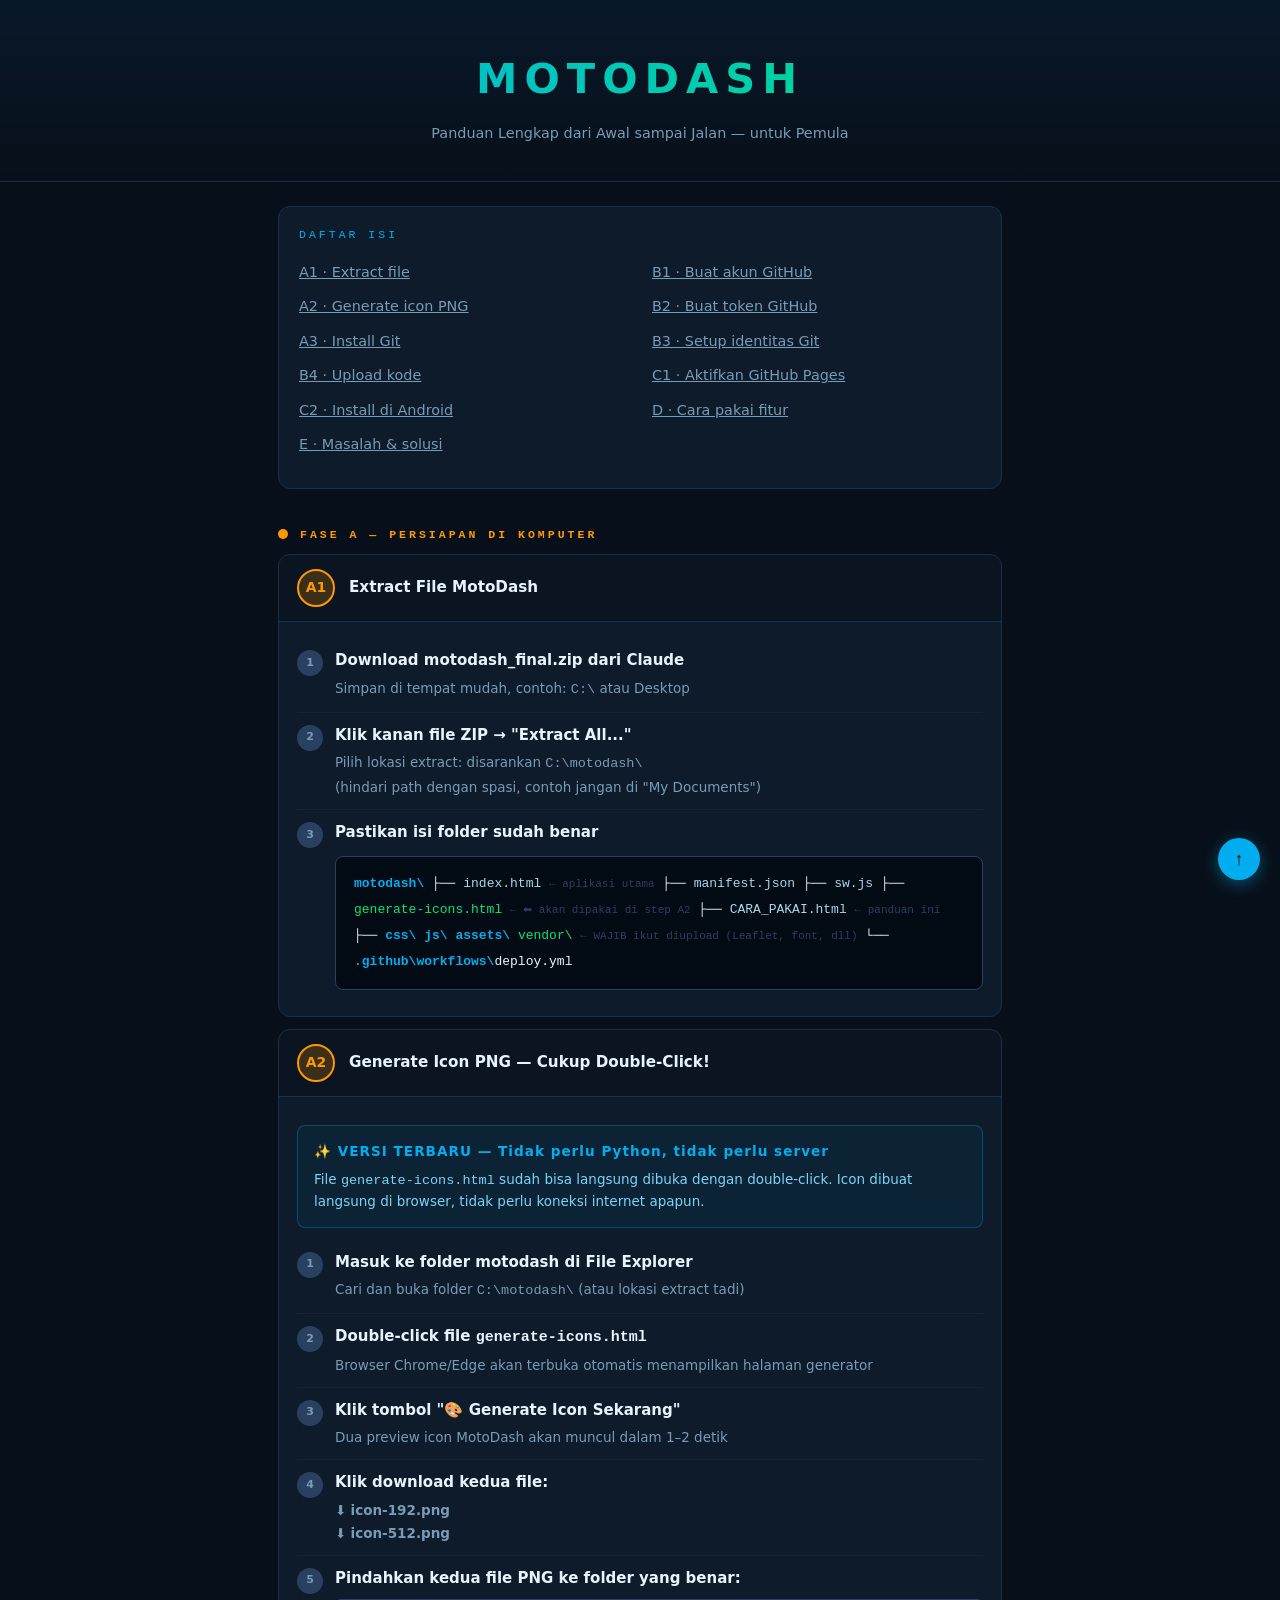
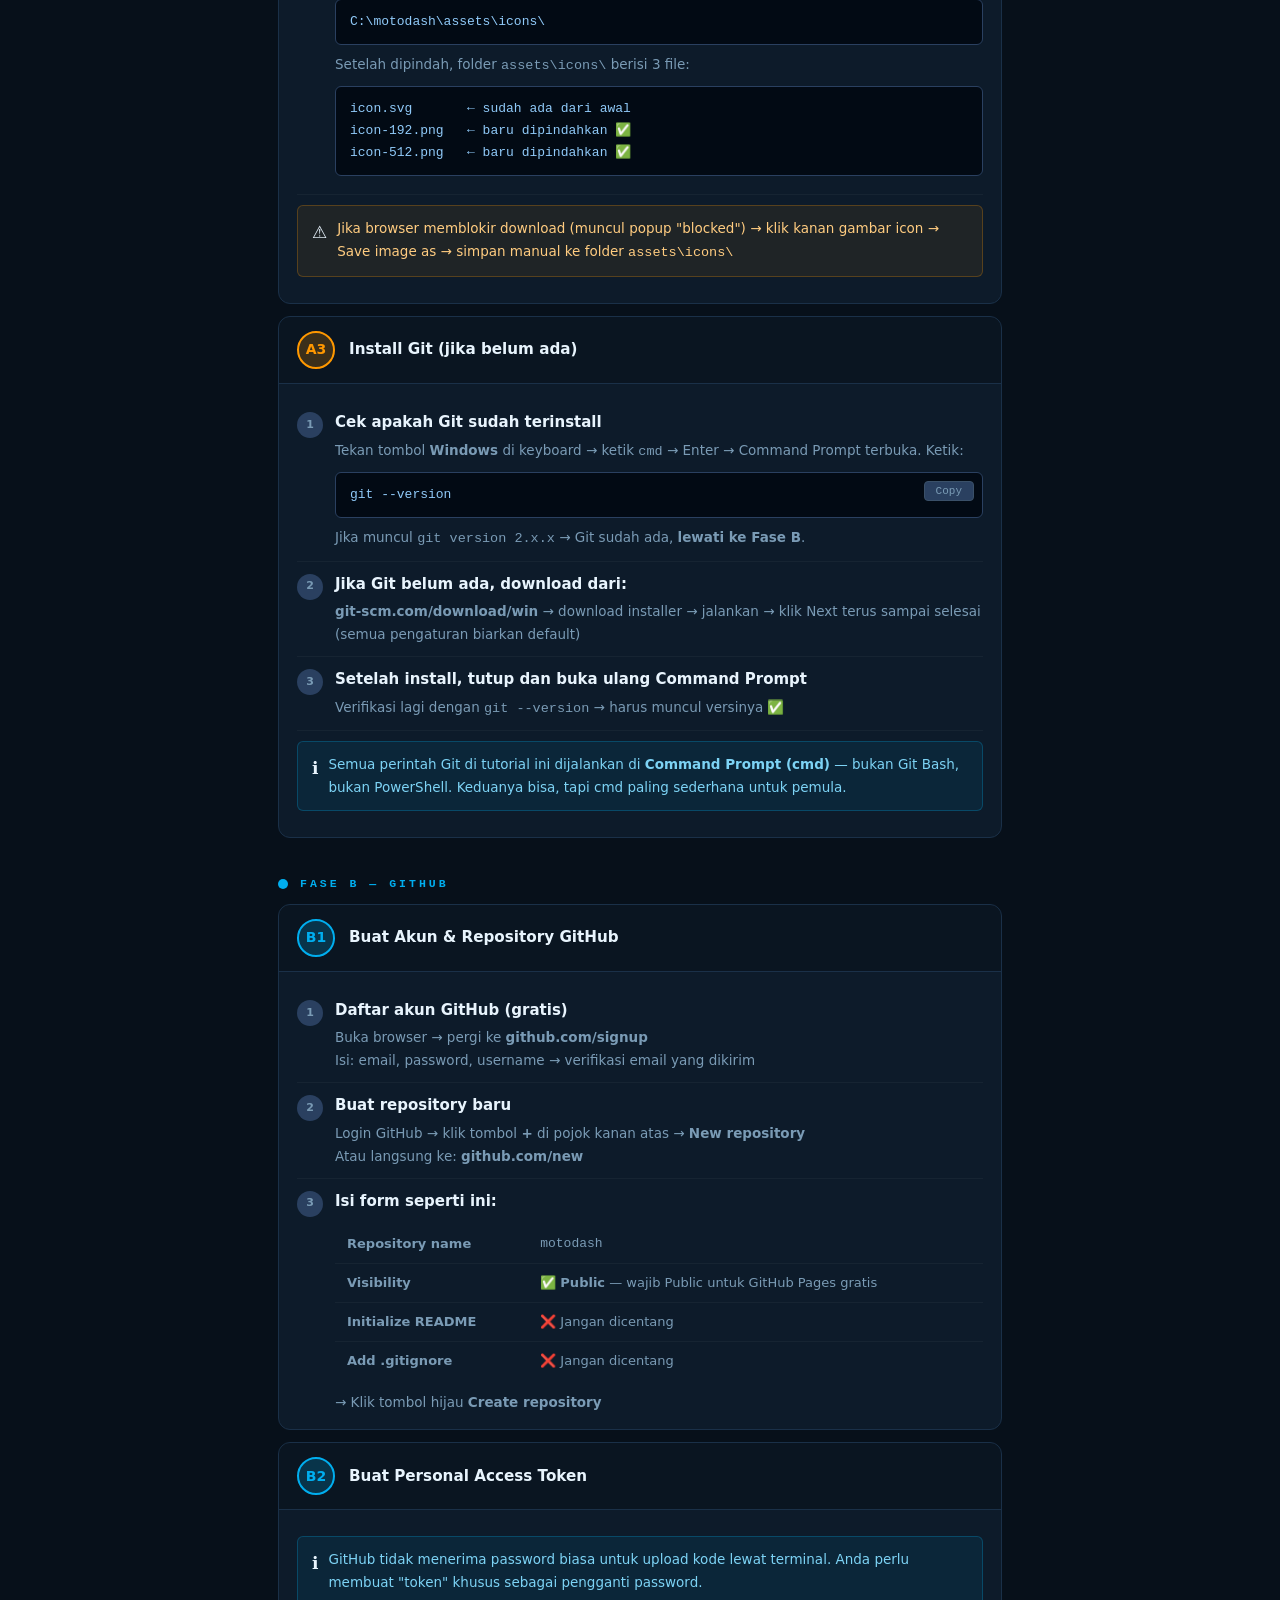
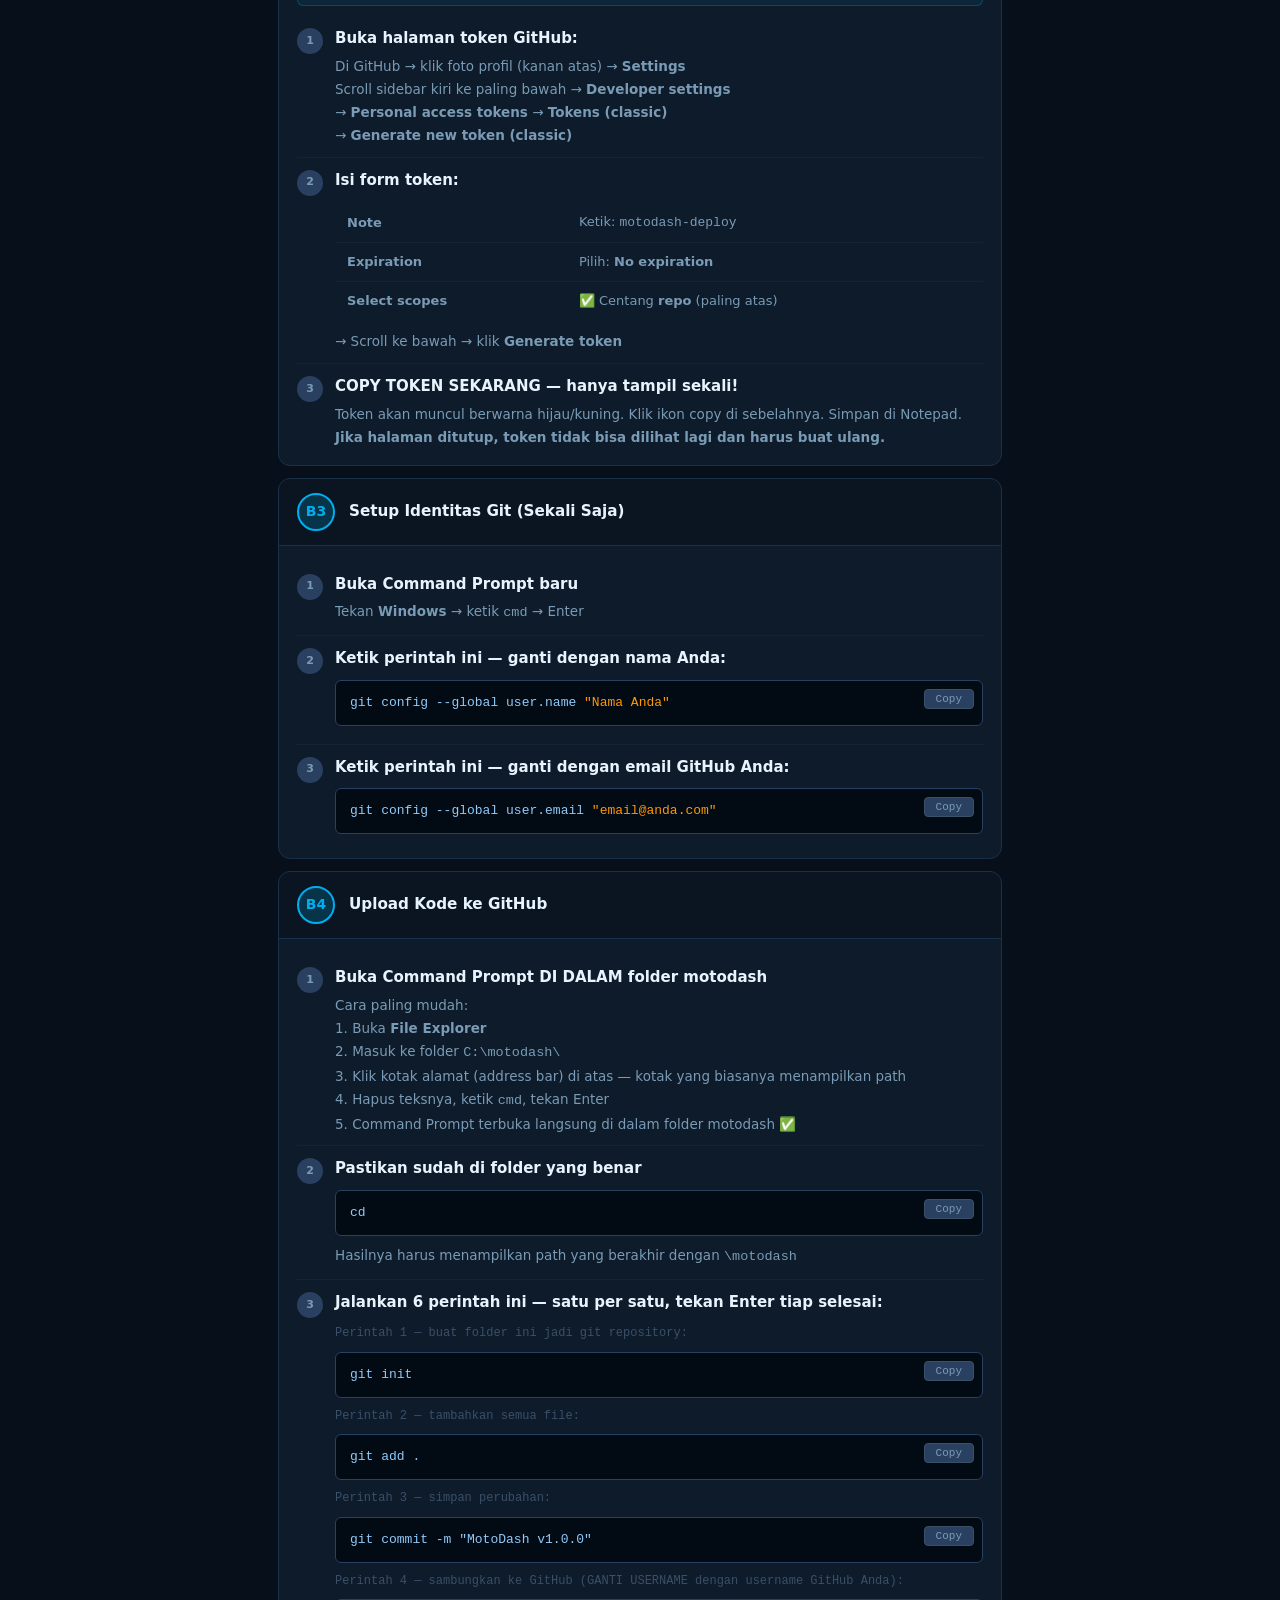
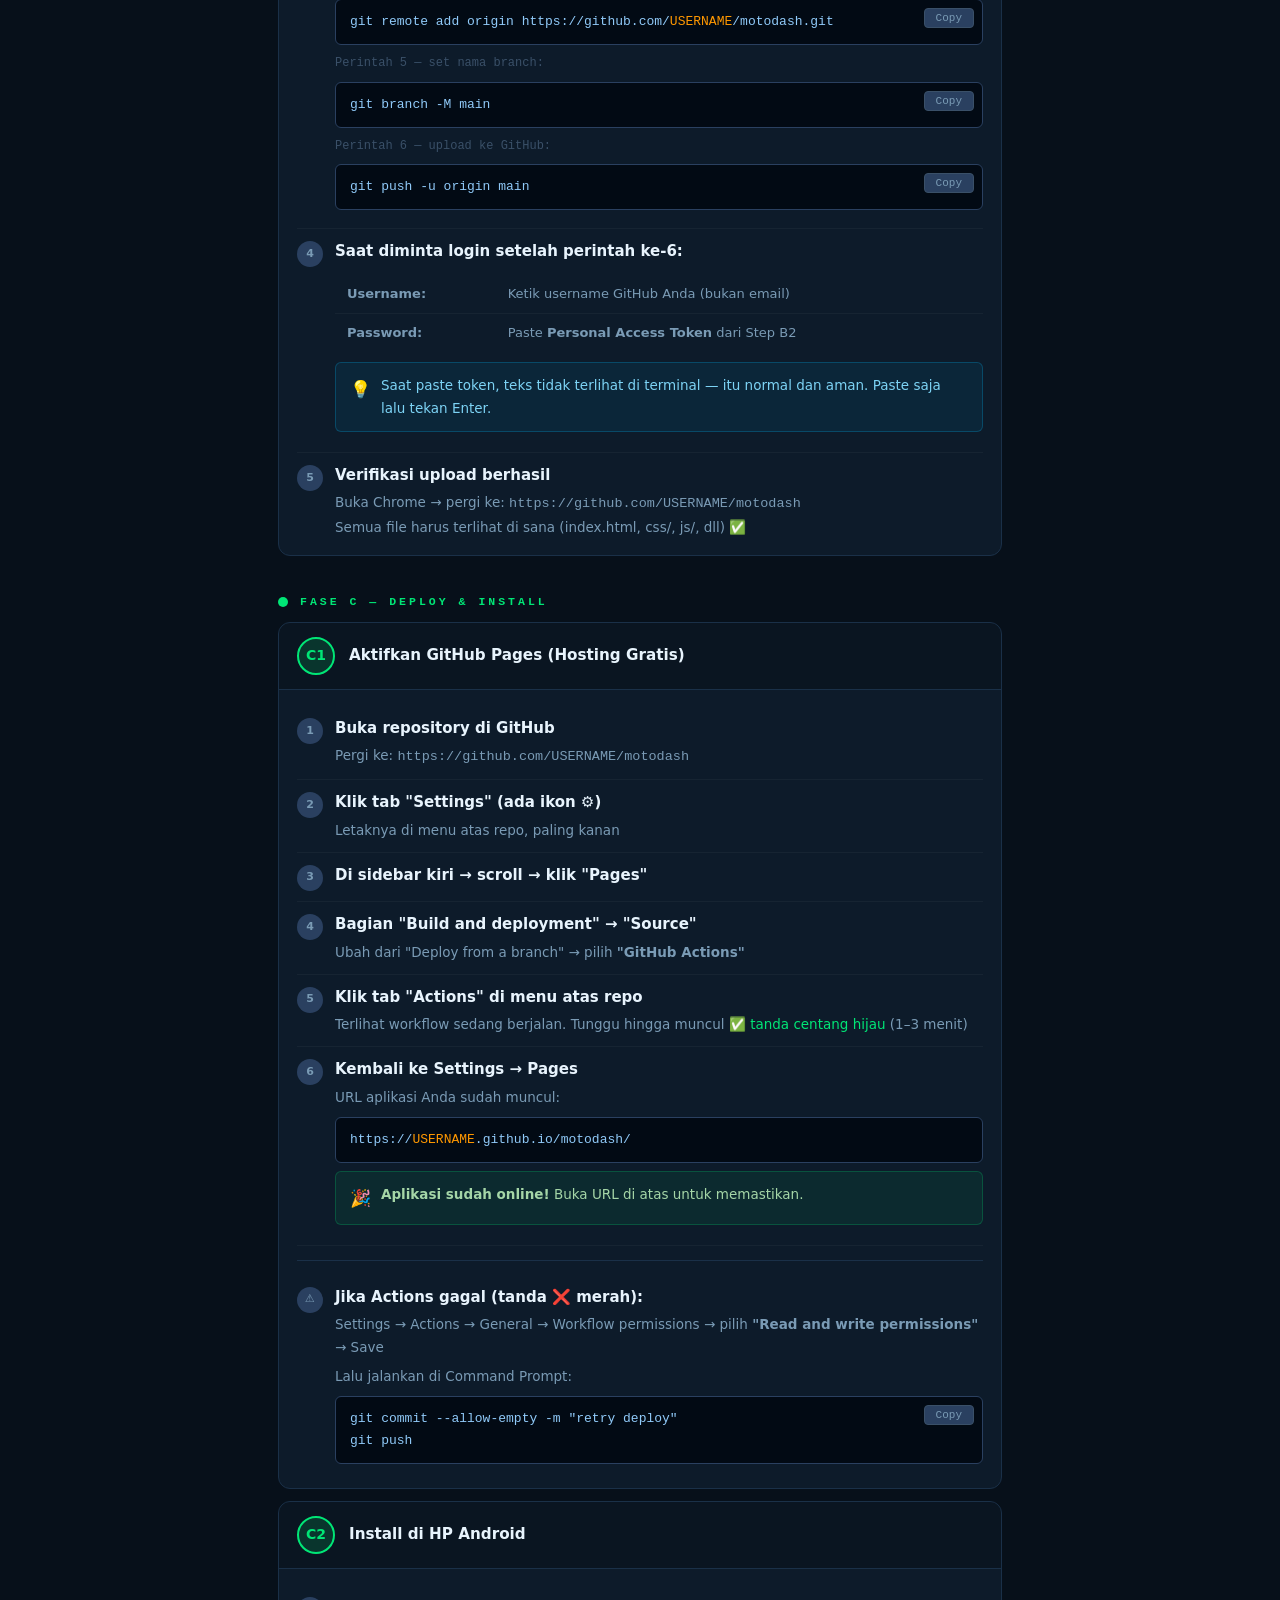
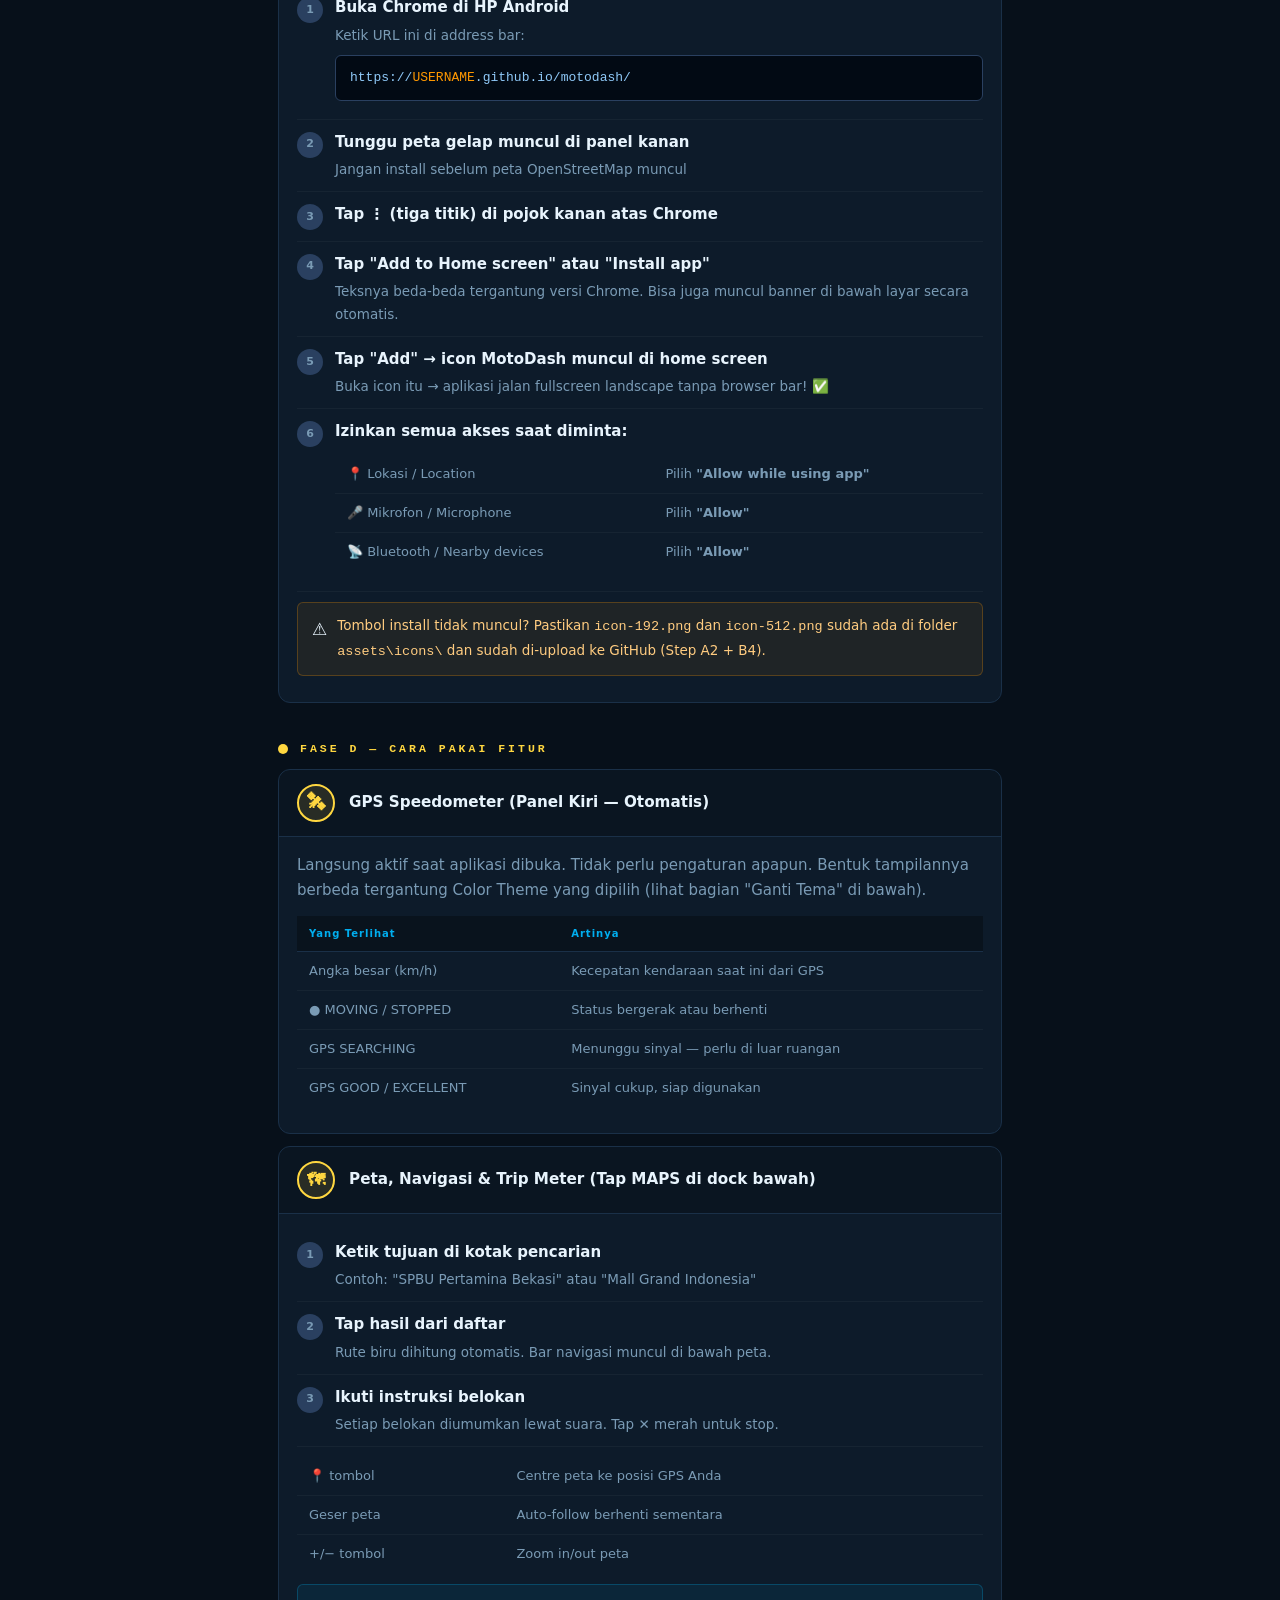
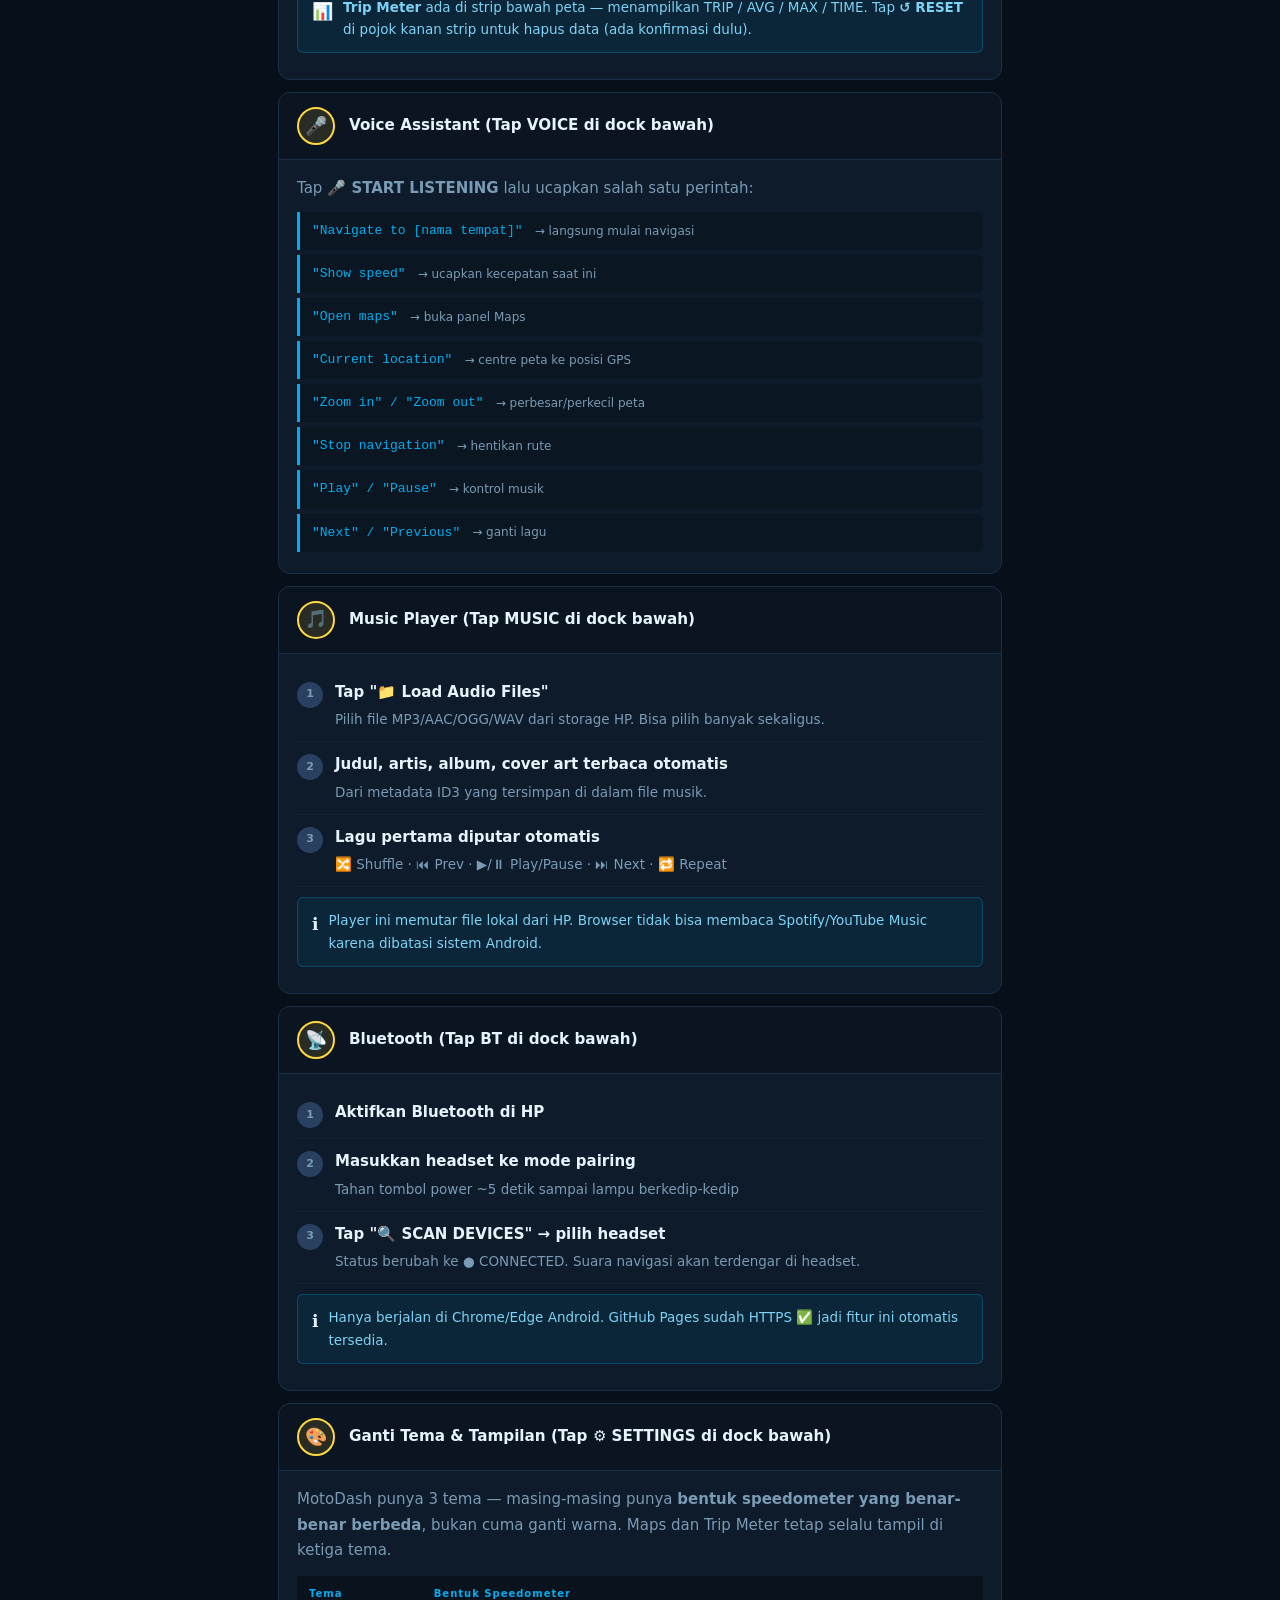
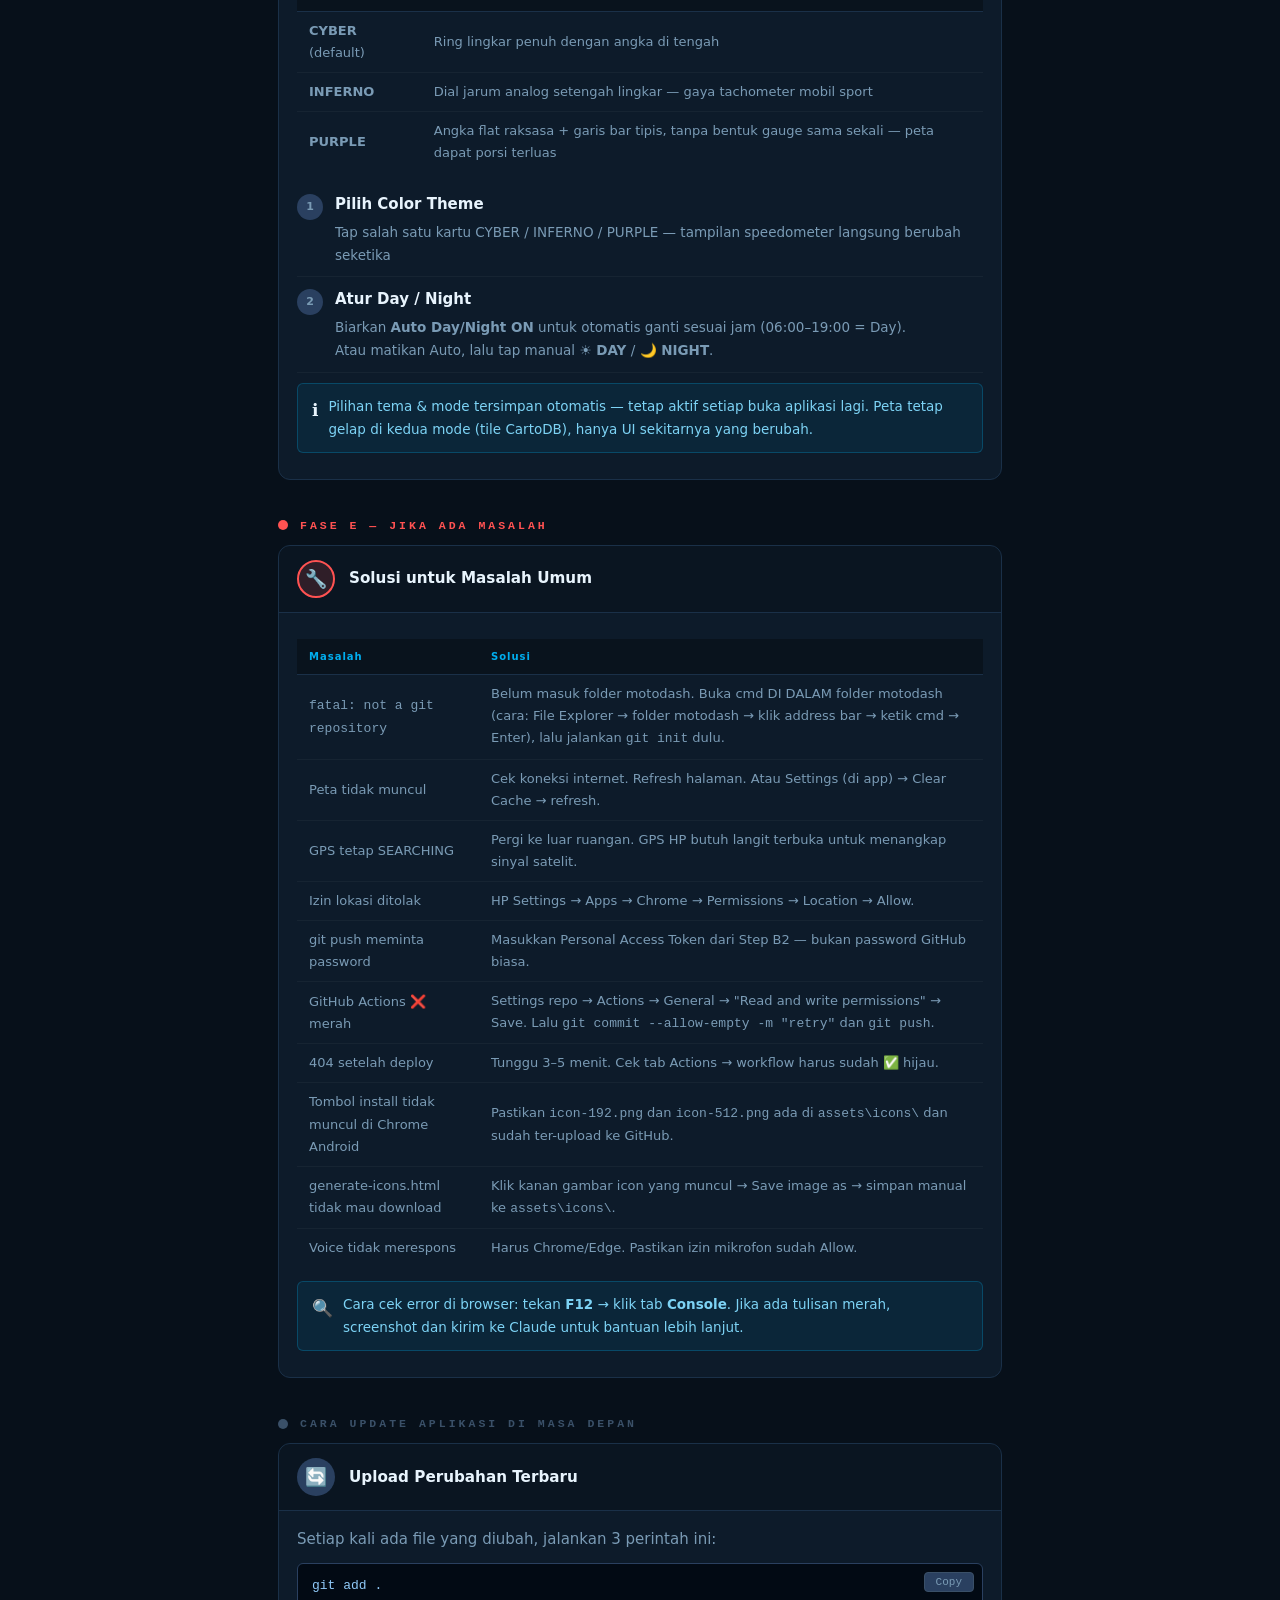
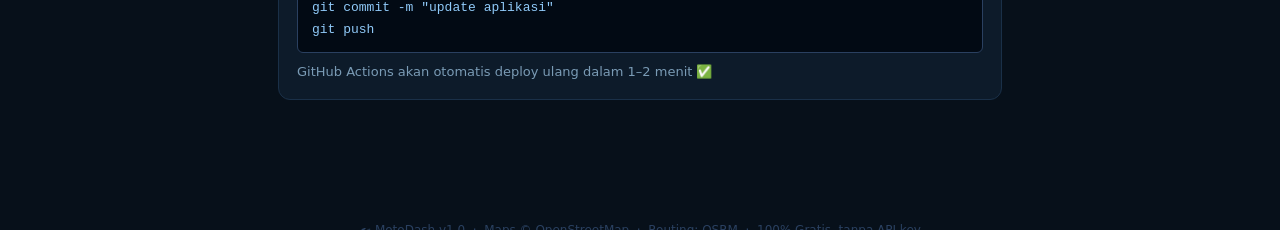
==== commit 83512826: "Add files via upload" ====
--- a/CARA_PAKAI.html
+++ b/CARA_PAKAI.html
@@ -759,14 +759,13 @@
     <h3>GPS Speedometer (Panel Kiri — Otomatis)</h3>
   </div>
   <div class="step-body">
-    <p style="color:var(--dim);margin-bottom:12px">Langsung aktif saat aplikasi dibuka. Tidak perlu pengaturan apapun.</p>
+    <p style="color:var(--dim);margin-bottom:12px">Langsung aktif saat aplikasi dibuka. Tidak perlu pengaturan apapun. Bentuk tampilannya berbeda tergantung Color Theme yang dipilih (lihat bagian "Ganti Tema" di bawah).</p>
     <div class="tw"><table>
       <tr><th>Yang Terlihat</th><th>Artinya</th></tr>
       <tr><td>Angka besar (km/h)</td><td>Kecepatan kendaraan saat ini dari GPS</td></tr>
       <tr><td>● MOVING / STOPPED</td><td>Status bergerak atau berhenti</td></tr>
       <tr><td>GPS SEARCHING</td><td>Menunggu sinyal — perlu di luar ruangan</td></tr>
       <tr><td>GPS GOOD / EXCELLENT</td><td>Sinyal cukup, siap digunakan</td></tr>
-      <tr><td>TRIP METER (panel kiri)</td><td>Jarak, rata-rata, kecepatan maks, durasi — tap <strong>↺ RESET</strong> untuk hapus data</td></tr>
     </table></div>
   </div>
 </div>
@@ -775,7 +774,7 @@
 <div class="step">
   <div class="step-head">
     <div class="num" style="background:rgba(255,215,64,.12);border:2px solid var(--yellow);color:var(--yellow);font-size:18px">🗺</div>
-    <h3>Peta &amp; Navigasi (Tap MAPS di dock bawah)</h3>
+    <h3>Peta, Navigasi &amp; Trip Meter (Tap MAPS di dock bawah)</h3>
   </div>
   <div class="step-body">
     <div class="row">
@@ -795,6 +794,11 @@
       <tr><td>Geser peta</td><td>Auto-follow berhenti sementara</td></tr>
       <tr><td>+/− tombol</td><td>Zoom in/out peta</td></tr>
     </table></div>
+
+    <div class="alert info" style="margin-top:10px">
+      <span class="ai">📊</span>
+      <p><strong>Trip Meter</strong> ada di strip bawah peta — menampilkan TRIP / AVG / MAX / TIME. Tap <strong>↺ RESET</strong> di pojok kanan strip untuk hapus data (ada konfirmasi dulu).</p>
+    </div>
   </div>
 </div>
 
@@ -867,13 +871,20 @@
     <h3>Ganti Tema &amp; Tampilan (Tap ⚙ SETTINGS di dock bawah)</h3>
   </div>
   <div class="step-body">
-    <p style="color:var(--dim);margin-bottom:12px">MotoDash punya 3 tema warna dan mode siang/malam — bisa digabung bebas.</p>
+    <p style="color:var(--dim);margin-bottom:12px">MotoDash punya 3 tema — masing-masing punya <strong>bentuk speedometer yang benar-benar berbeda</strong>, bukan cuma ganti warna. Maps dan Trip Meter tetap selalu tampil di ketiga tema.</p>
+
+    <table style="margin-bottom:10px">
+      <tr><th>Tema</th><th>Bentuk Speedometer</th></tr>
+      <tr><td><strong>CYBER</strong> (default)</td><td>Ring lingkar penuh dengan angka di tengah</td></tr>
+      <tr><td><strong>INFERNO</strong></td><td>Dial jarum analog setengah lingkar — gaya tachometer mobil sport</td></tr>
+      <tr><td><strong>PURPLE</strong></td><td>Angka flat raksasa + garis bar tipis, tanpa bentuk gauge sama sekali — peta dapat porsi terluas</td></tr>
+    </table>
 
     <div class="row">
       <div class="rn">1</div>
       <div class="rb">
         <b>Pilih Color Theme</b>
-        <p>Tap salah satu: <strong>CYBER</strong> (cyan/hijau, default) · <strong>INFERNO</strong> (oranye/amber) · <strong>PURPLE</strong> (ungu/cyan)</p>
+        <p>Tap salah satu kartu CYBER / INFERNO / PURPLE — tampilan speedometer langsung berubah seketika</p>
       </div>
     </div>
     <div class="row">
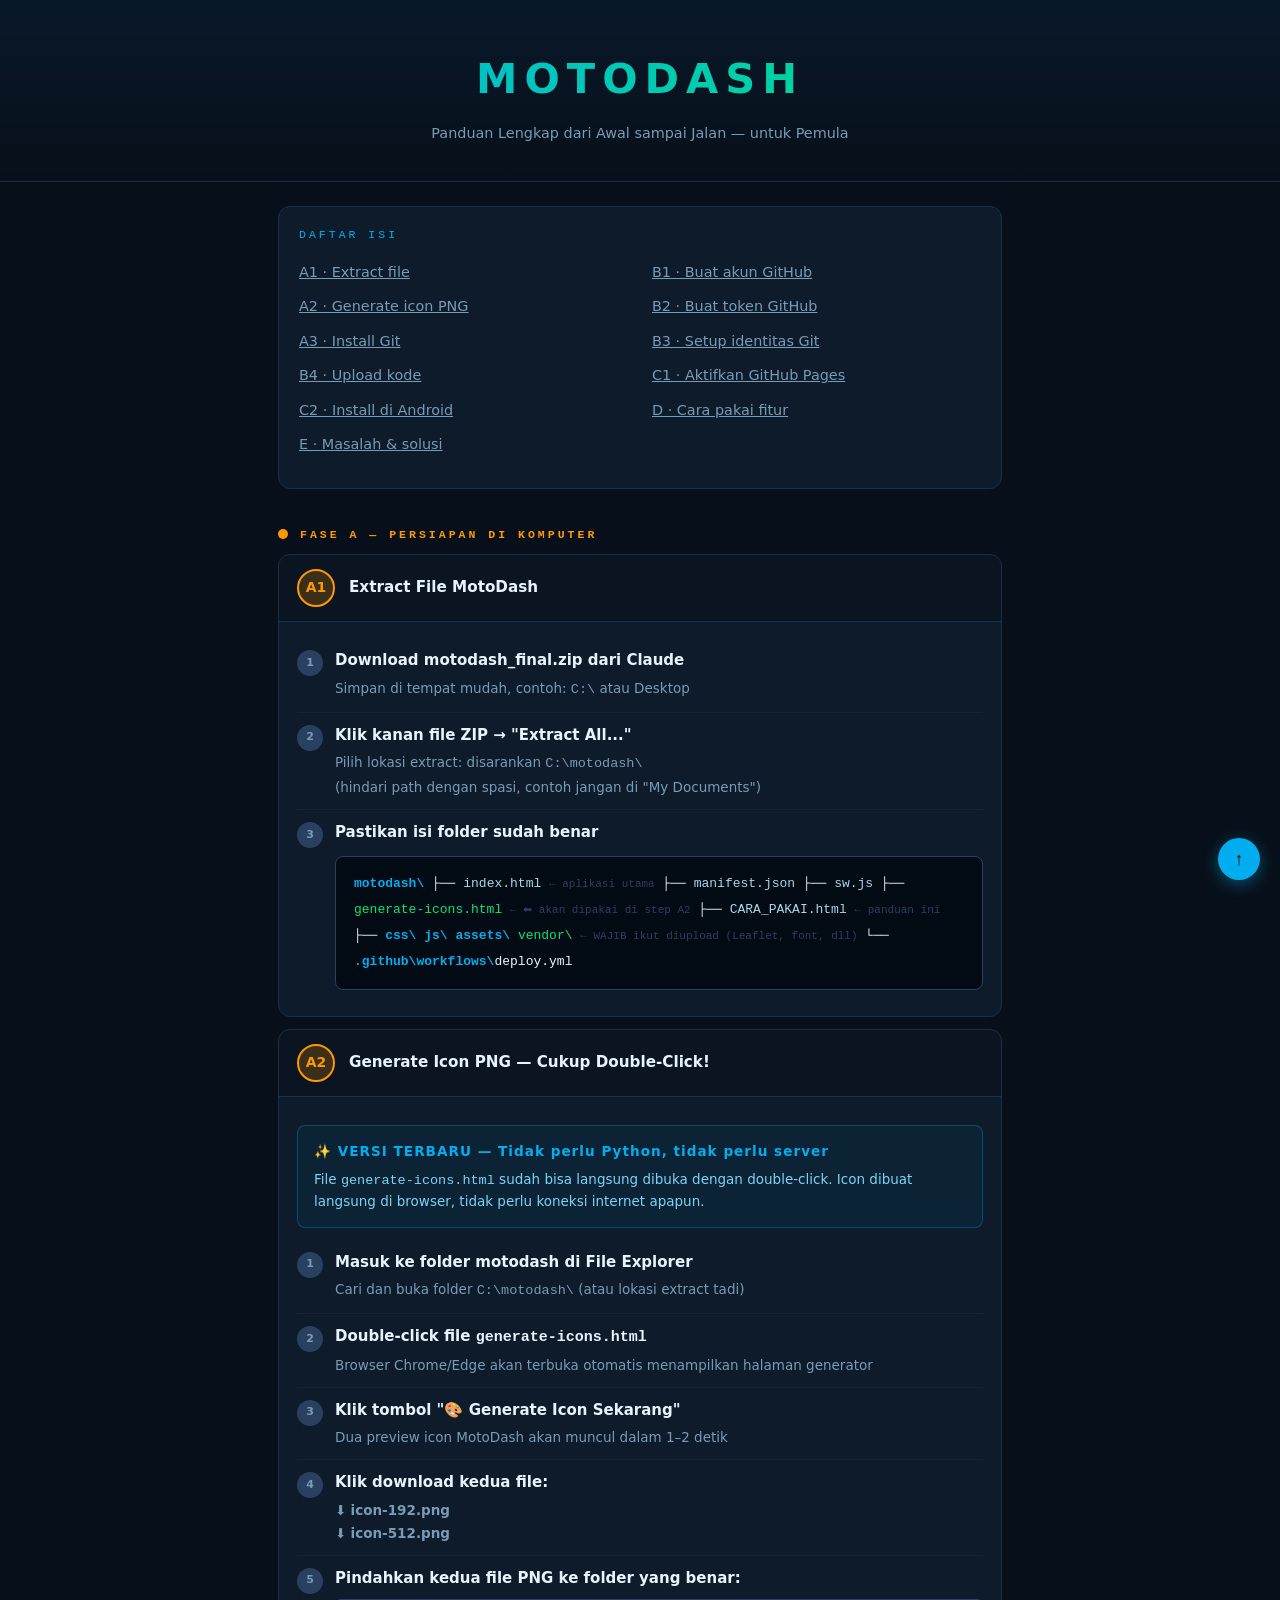
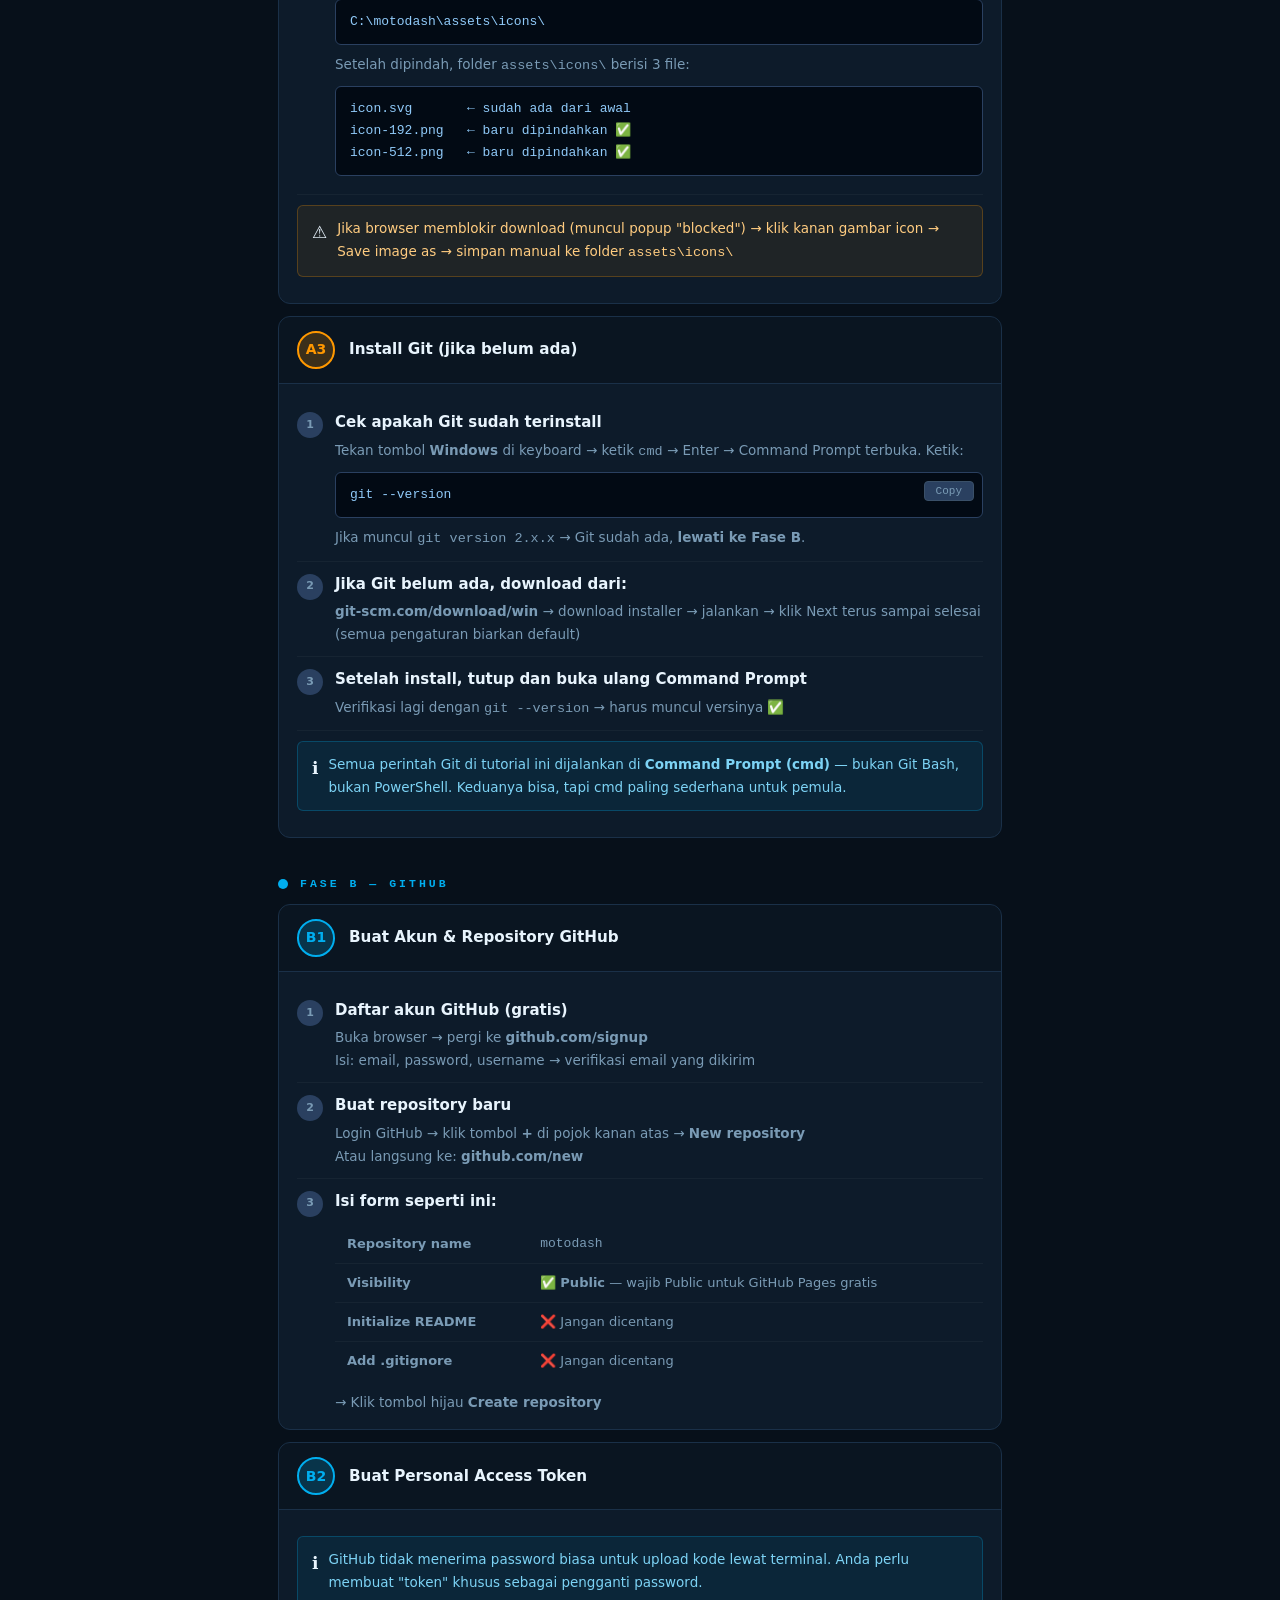
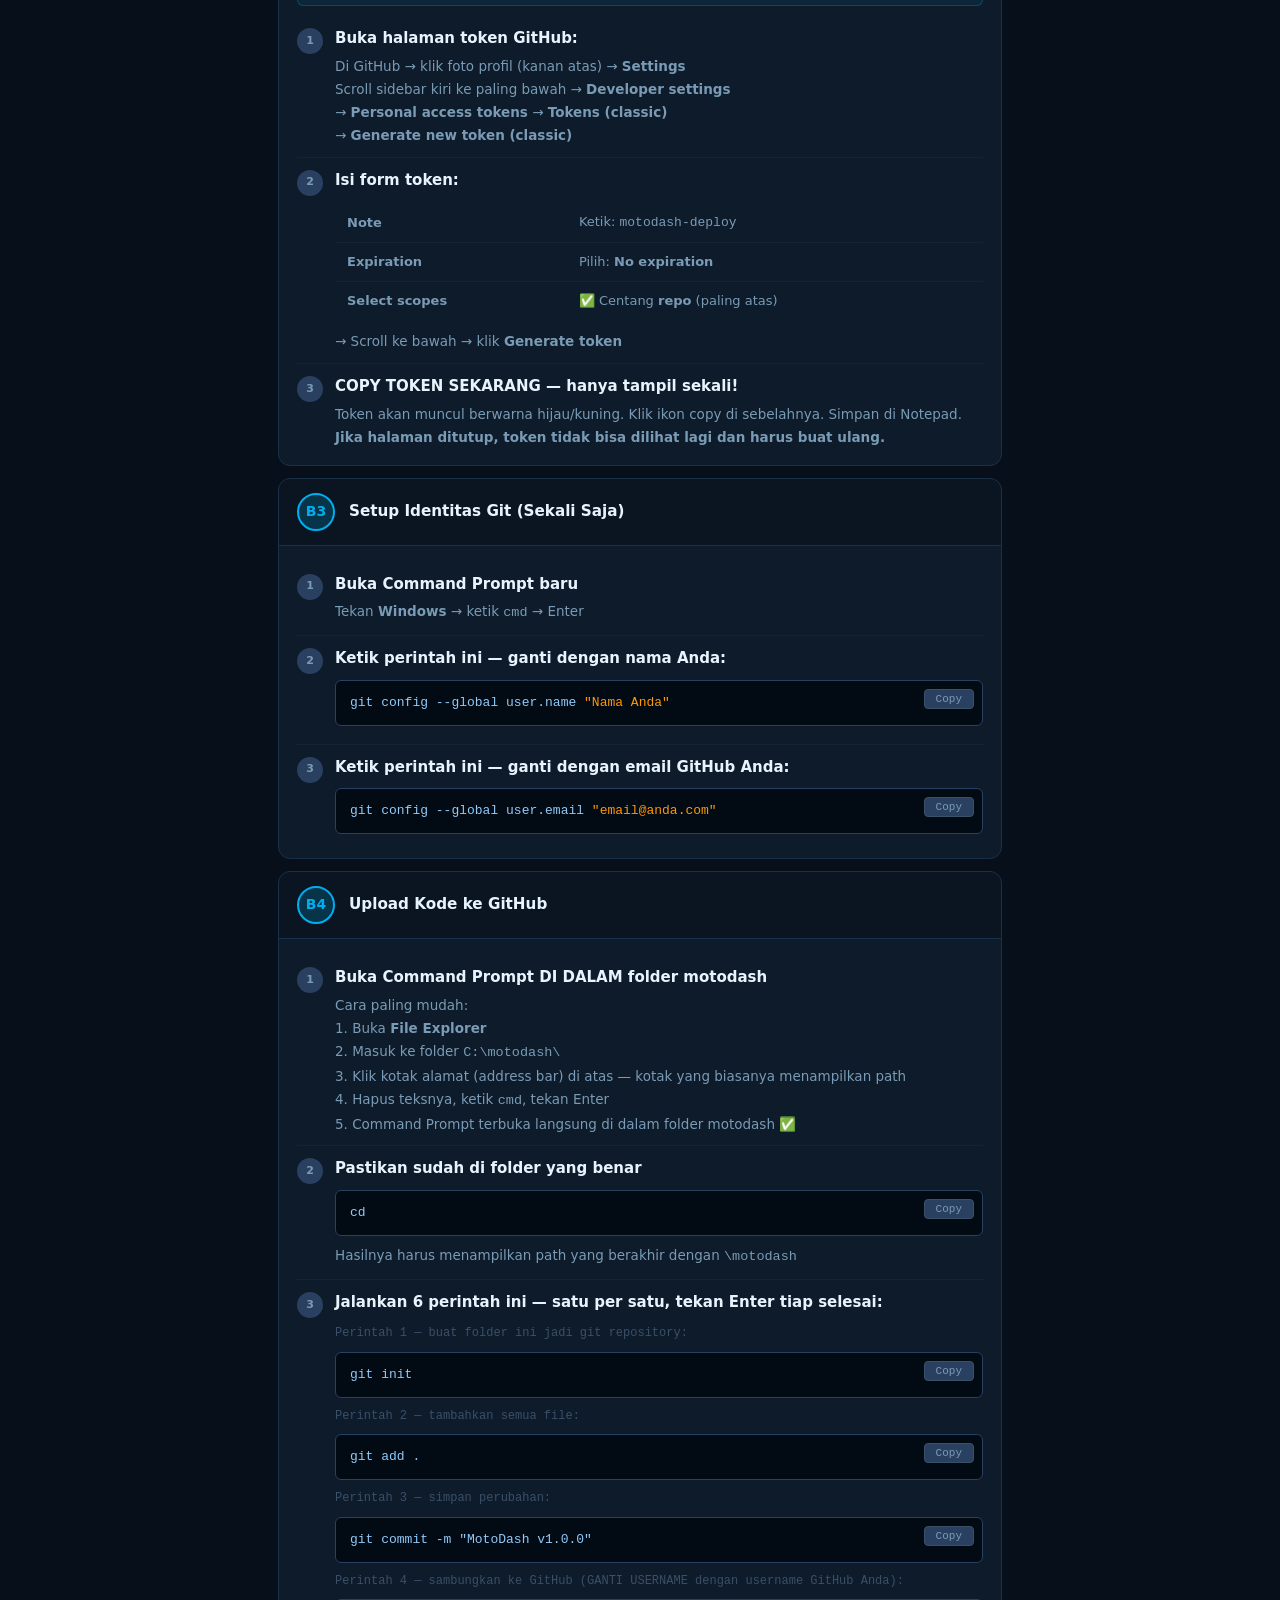
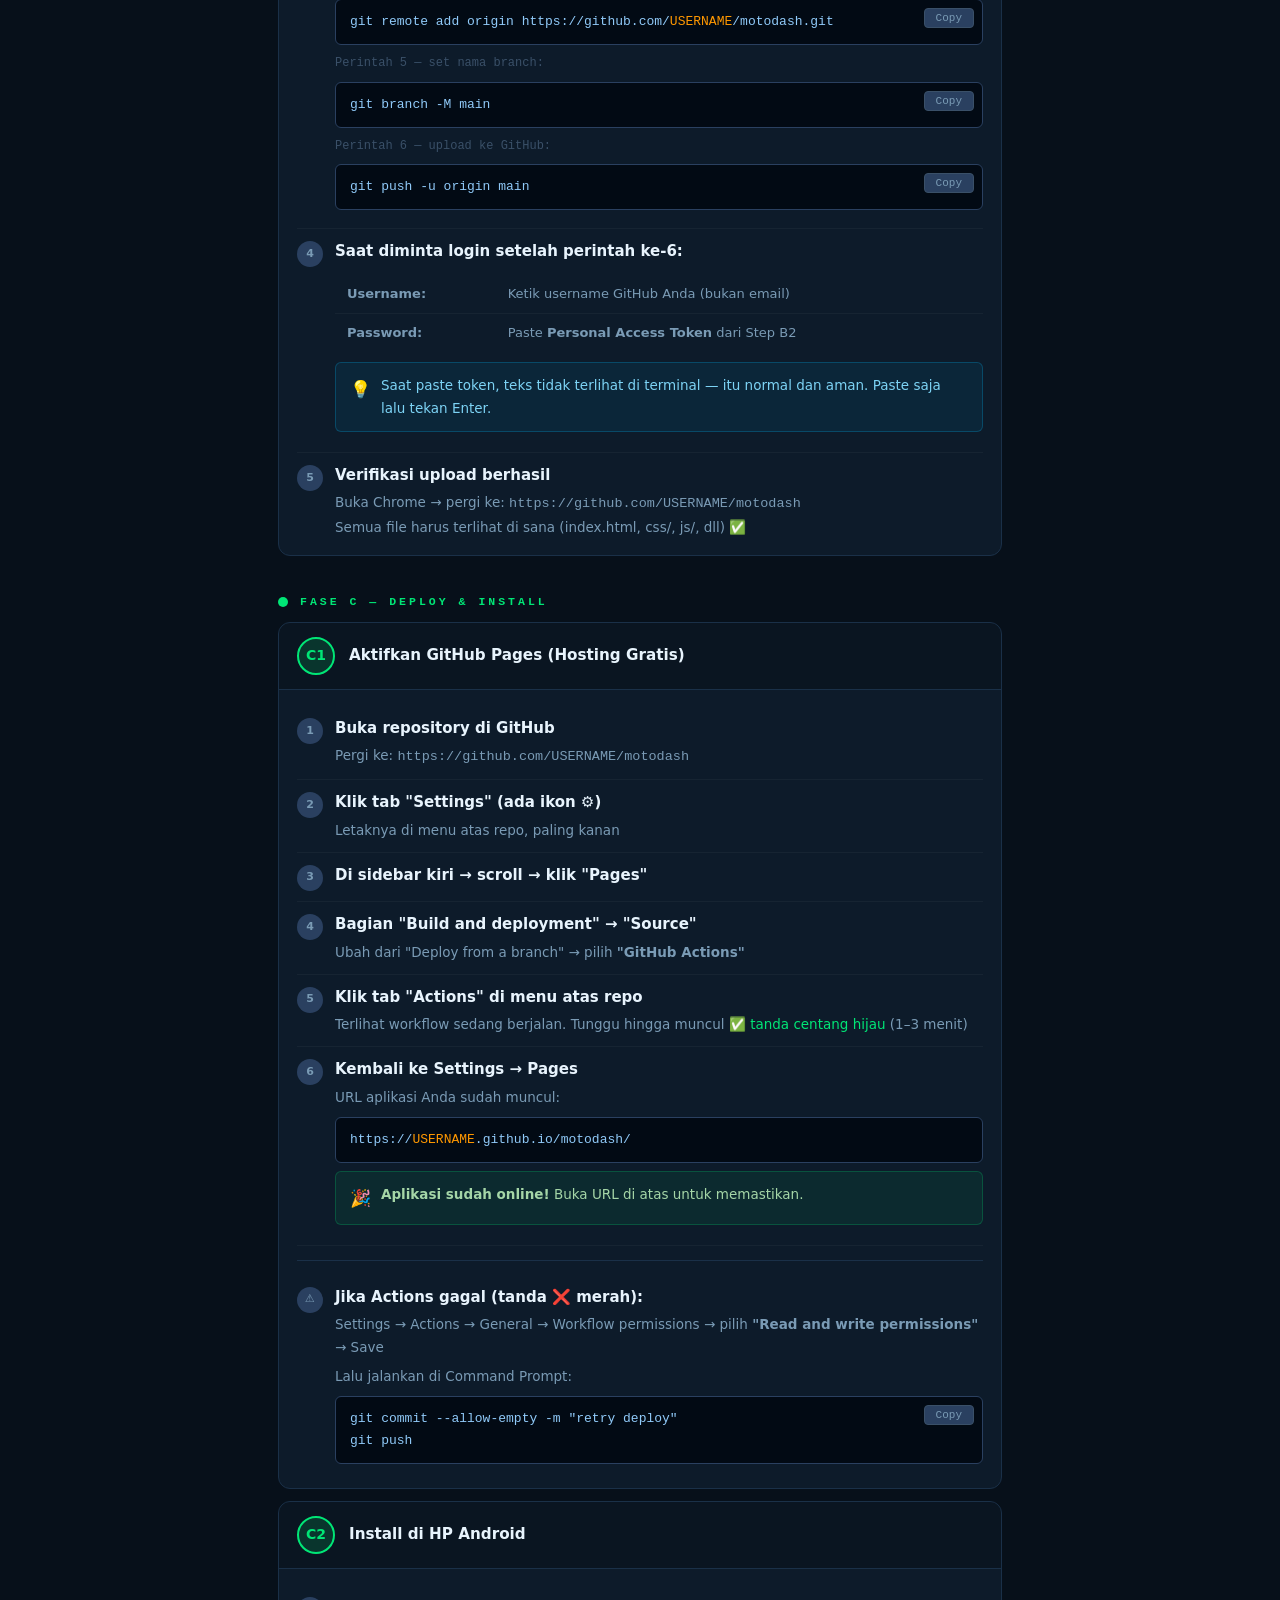
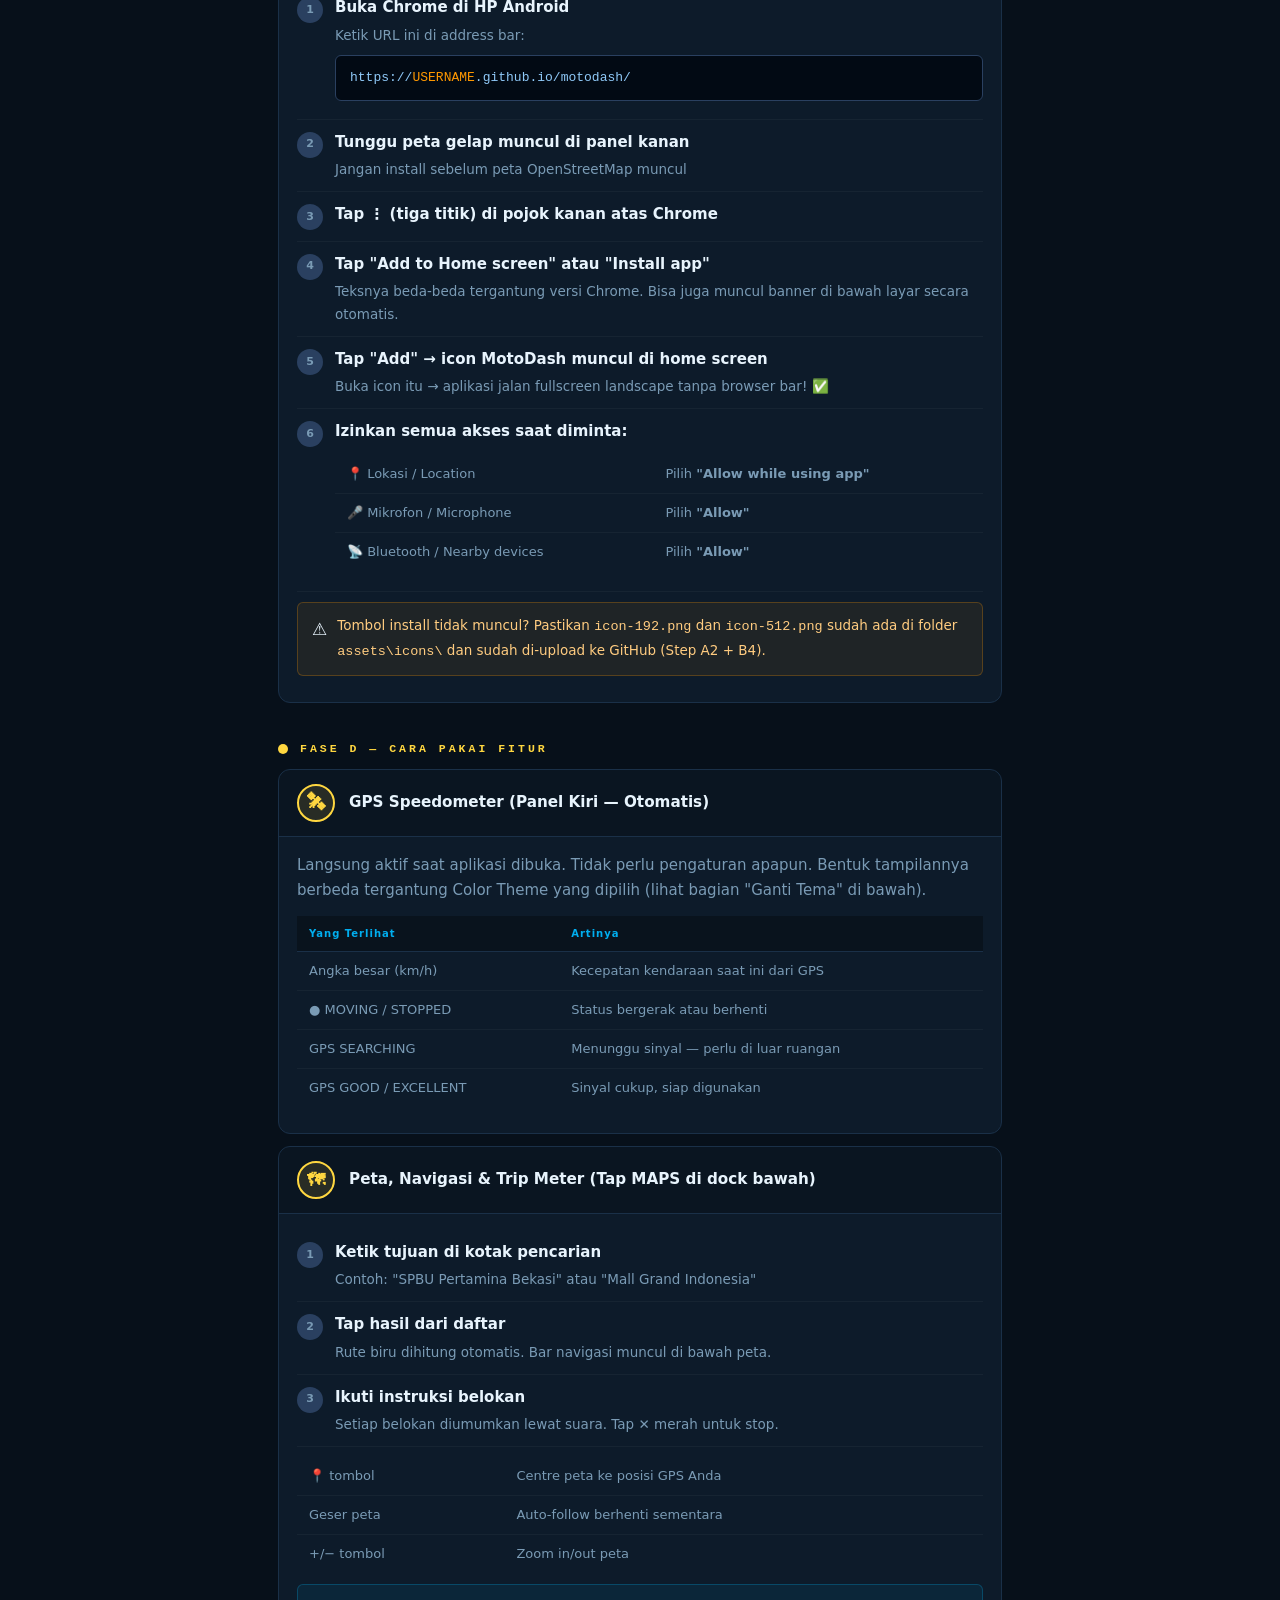
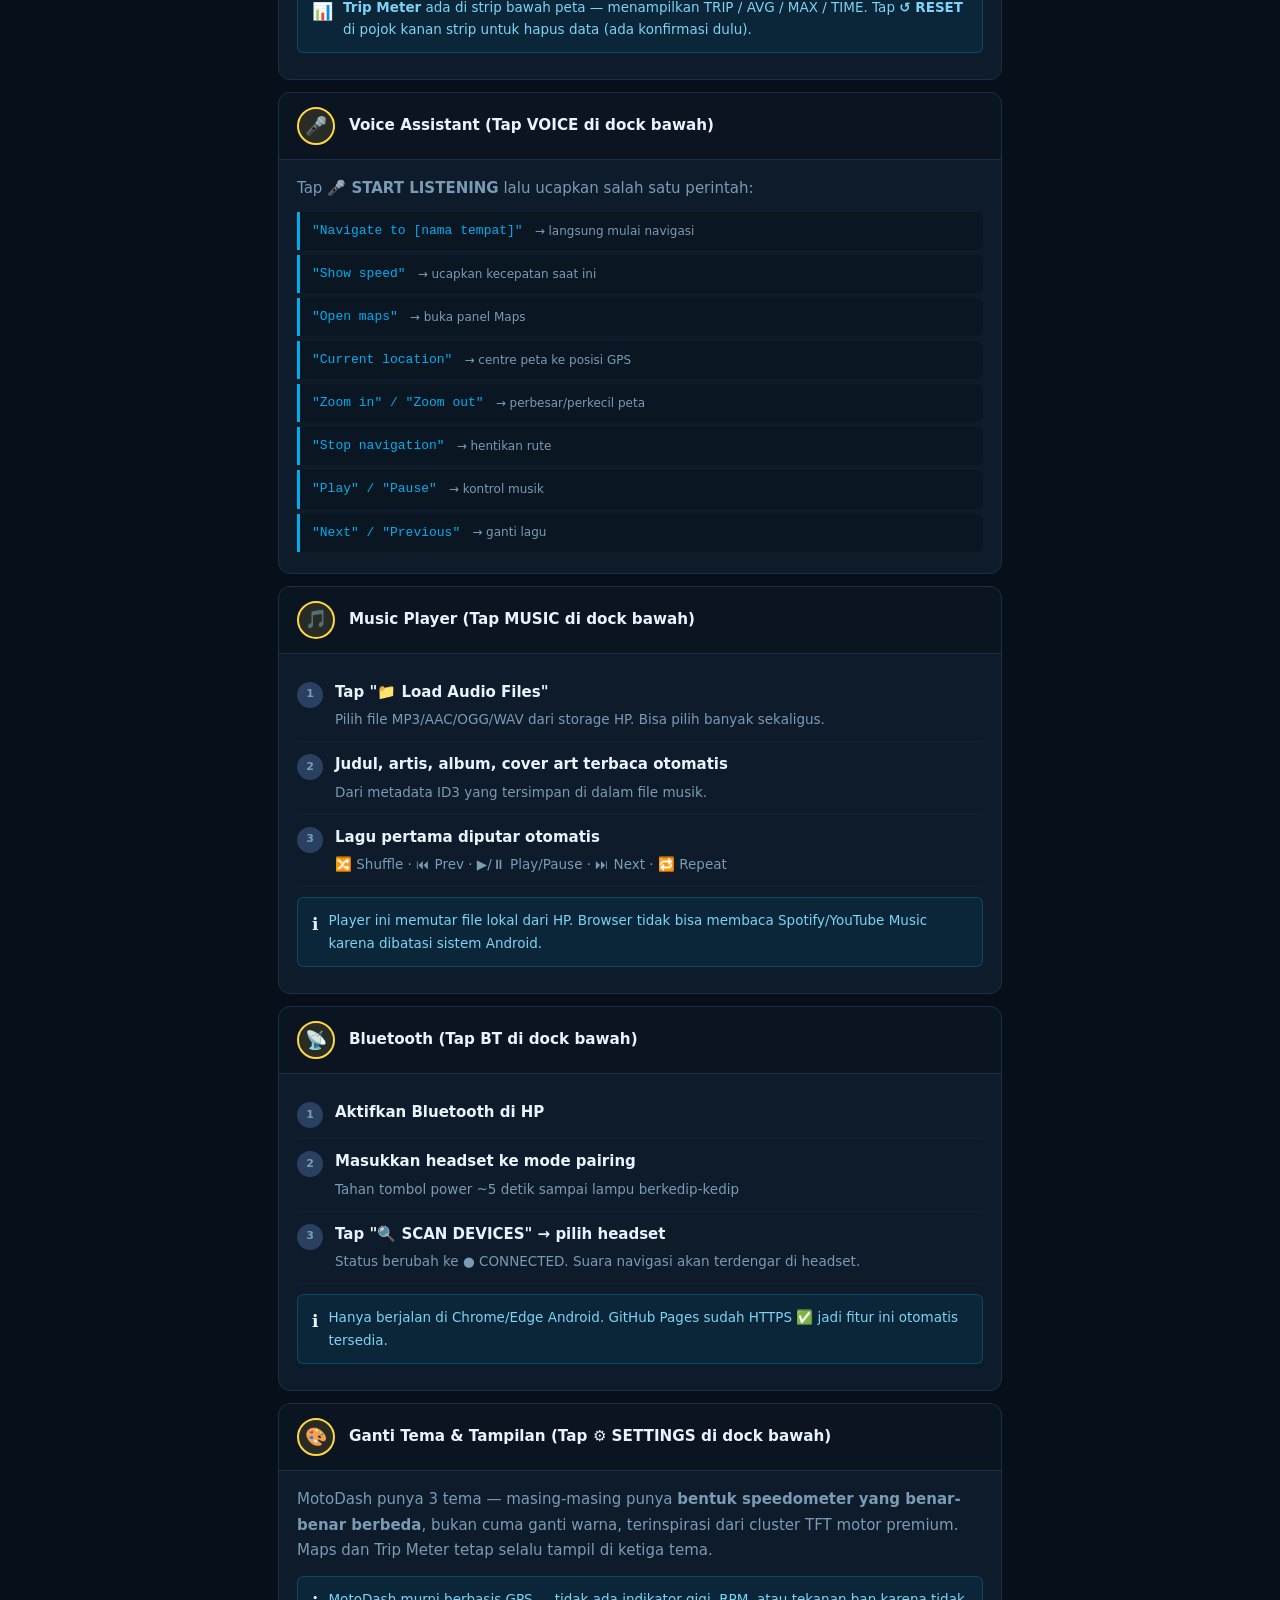
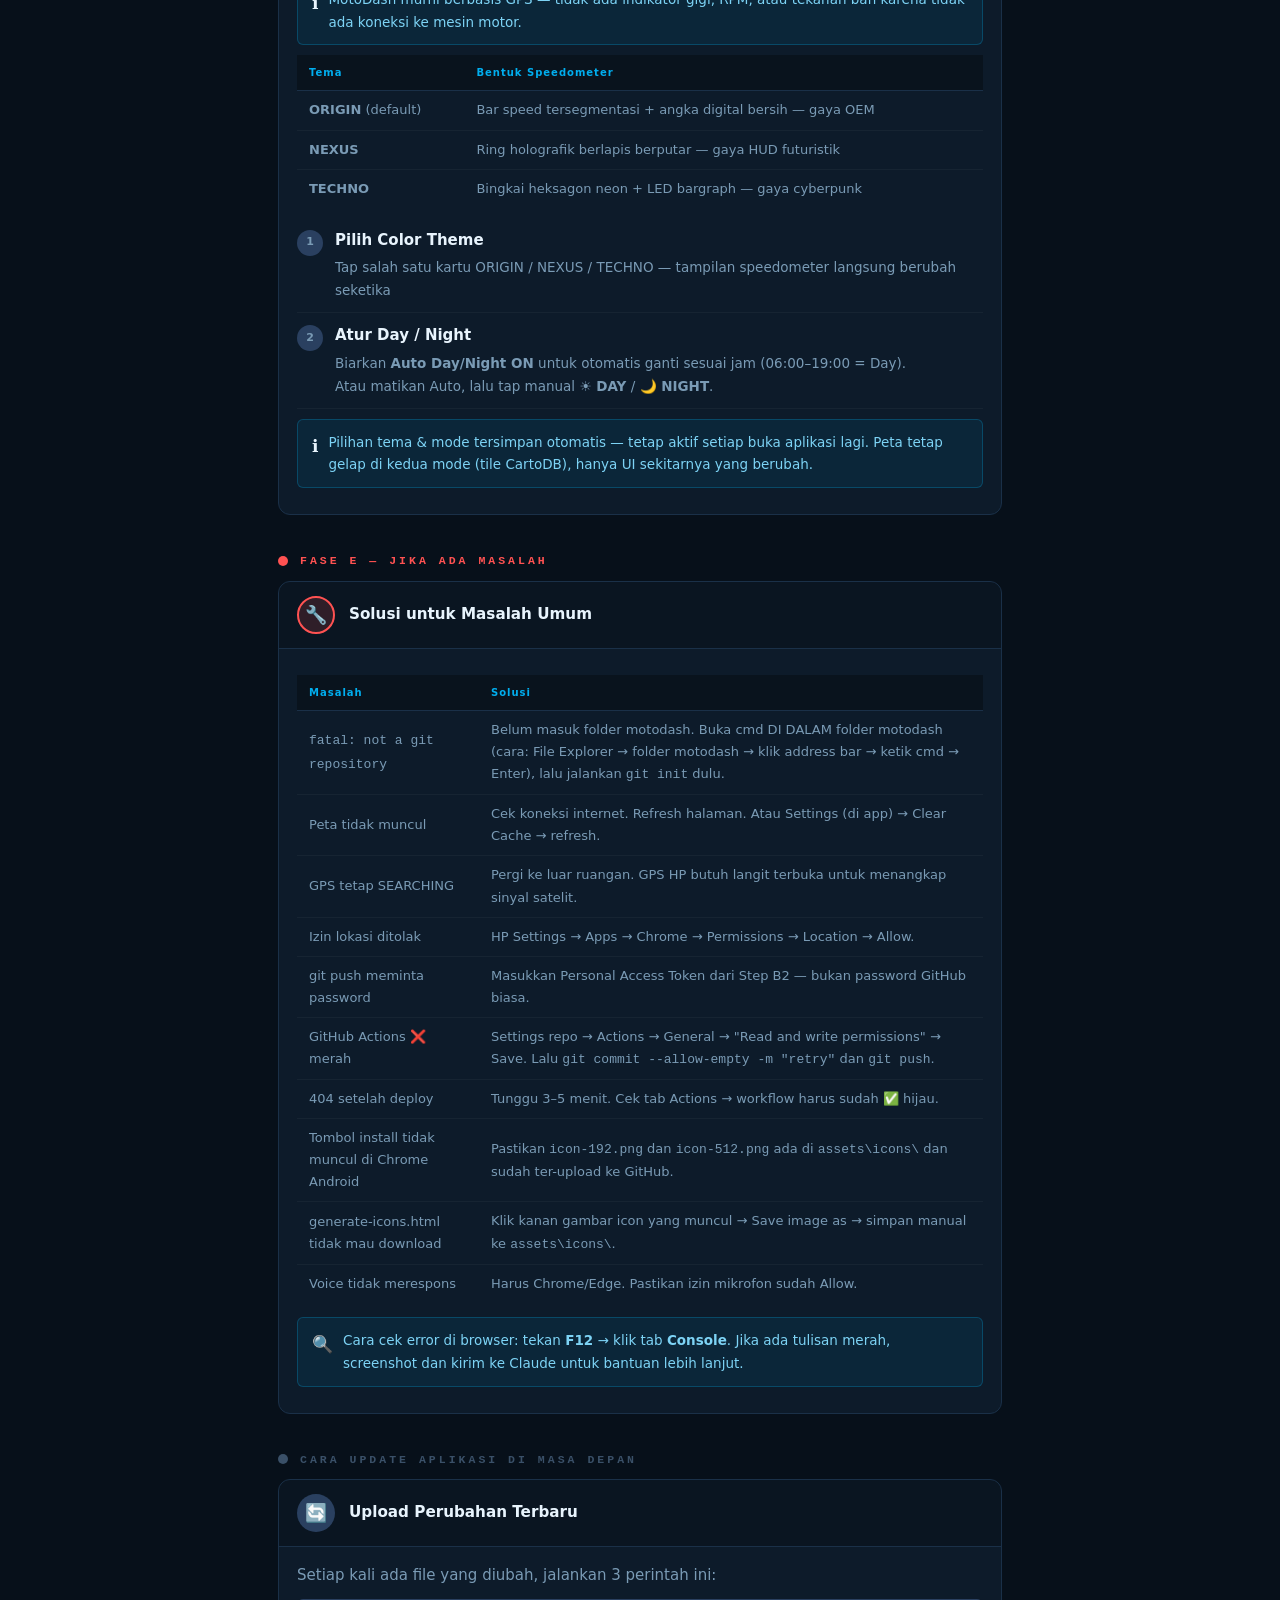
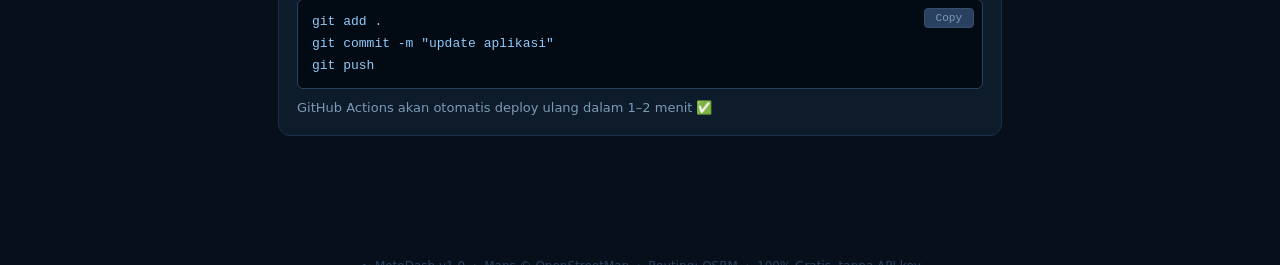
==== commit b210d064: "Add files via upload" ====
--- a/CARA_PAKAI.html
+++ b/CARA_PAKAI.html
@@ -871,20 +871,25 @@
     <h3>Ganti Tema &amp; Tampilan (Tap ⚙ SETTINGS di dock bawah)</h3>
   </div>
   <div class="step-body">
-    <p style="color:var(--dim);margin-bottom:12px">MotoDash punya 3 tema — masing-masing punya <strong>bentuk speedometer yang benar-benar berbeda</strong>, bukan cuma ganti warna. Maps dan Trip Meter tetap selalu tampil di ketiga tema.</p>
+    <p style="color:var(--dim);margin-bottom:12px">MotoDash punya 3 tema — masing-masing punya <strong>bentuk speedometer yang benar-benar berbeda</strong>, bukan cuma ganti warna, terinspirasi dari cluster TFT motor premium. Maps dan Trip Meter tetap selalu tampil di ketiga tema.</p>
+
+    <div class="alert info" style="margin-bottom:10px">
+      <span class="ai">ℹ️</span>
+      <p>MotoDash murni berbasis GPS — tidak ada indikator gigi, RPM, atau tekanan ban karena tidak ada koneksi ke mesin motor.</p>
+    </div>
 
     <table style="margin-bottom:10px">
       <tr><th>Tema</th><th>Bentuk Speedometer</th></tr>
-      <tr><td><strong>CYBER</strong> (default)</td><td>Ring lingkar penuh dengan angka di tengah</td></tr>
-      <tr><td><strong>INFERNO</strong></td><td>Dial jarum analog setengah lingkar — gaya tachometer mobil sport</td></tr>
-      <tr><td><strong>PURPLE</strong></td><td>Angka flat raksasa + garis bar tipis, tanpa bentuk gauge sama sekali — peta dapat porsi terluas</td></tr>
+      <tr><td><strong>ORIGIN</strong> (default)</td><td>Bar speed tersegmentasi + angka digital bersih — gaya OEM</td></tr>
+      <tr><td><strong>NEXUS</strong></td><td>Ring holografik berlapis berputar — gaya HUD futuristik</td></tr>
+      <tr><td><strong>TECHNO</strong></td><td>Bingkai heksagon neon + LED bargraph — gaya cyberpunk</td></tr>
     </table>
 
     <div class="row">
       <div class="rn">1</div>
       <div class="rb">
         <b>Pilih Color Theme</b>
-        <p>Tap salah satu kartu CYBER / INFERNO / PURPLE — tampilan speedometer langsung berubah seketika</p>
+        <p>Tap salah satu kartu ORIGIN / NEXUS / TECHNO — tampilan speedometer langsung berubah seketika</p>
       </div>
     </div>
     <div class="row">
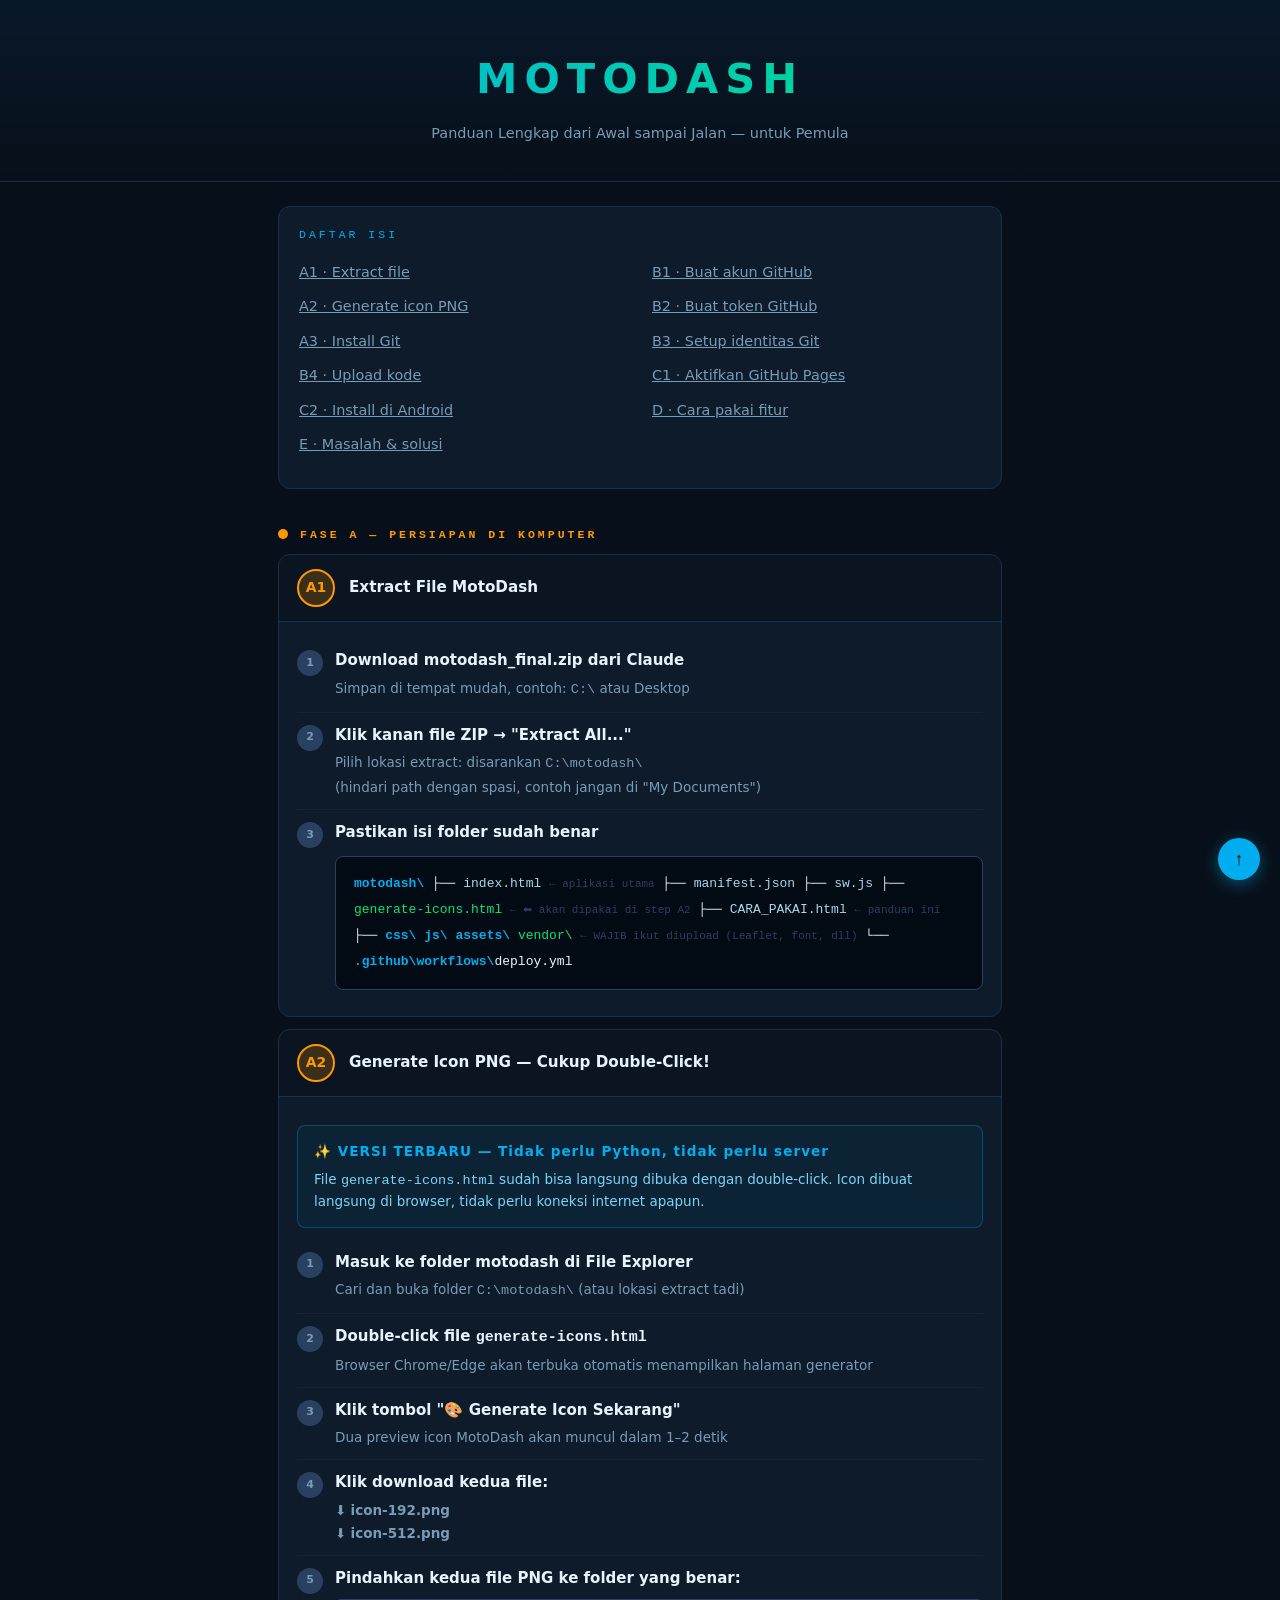
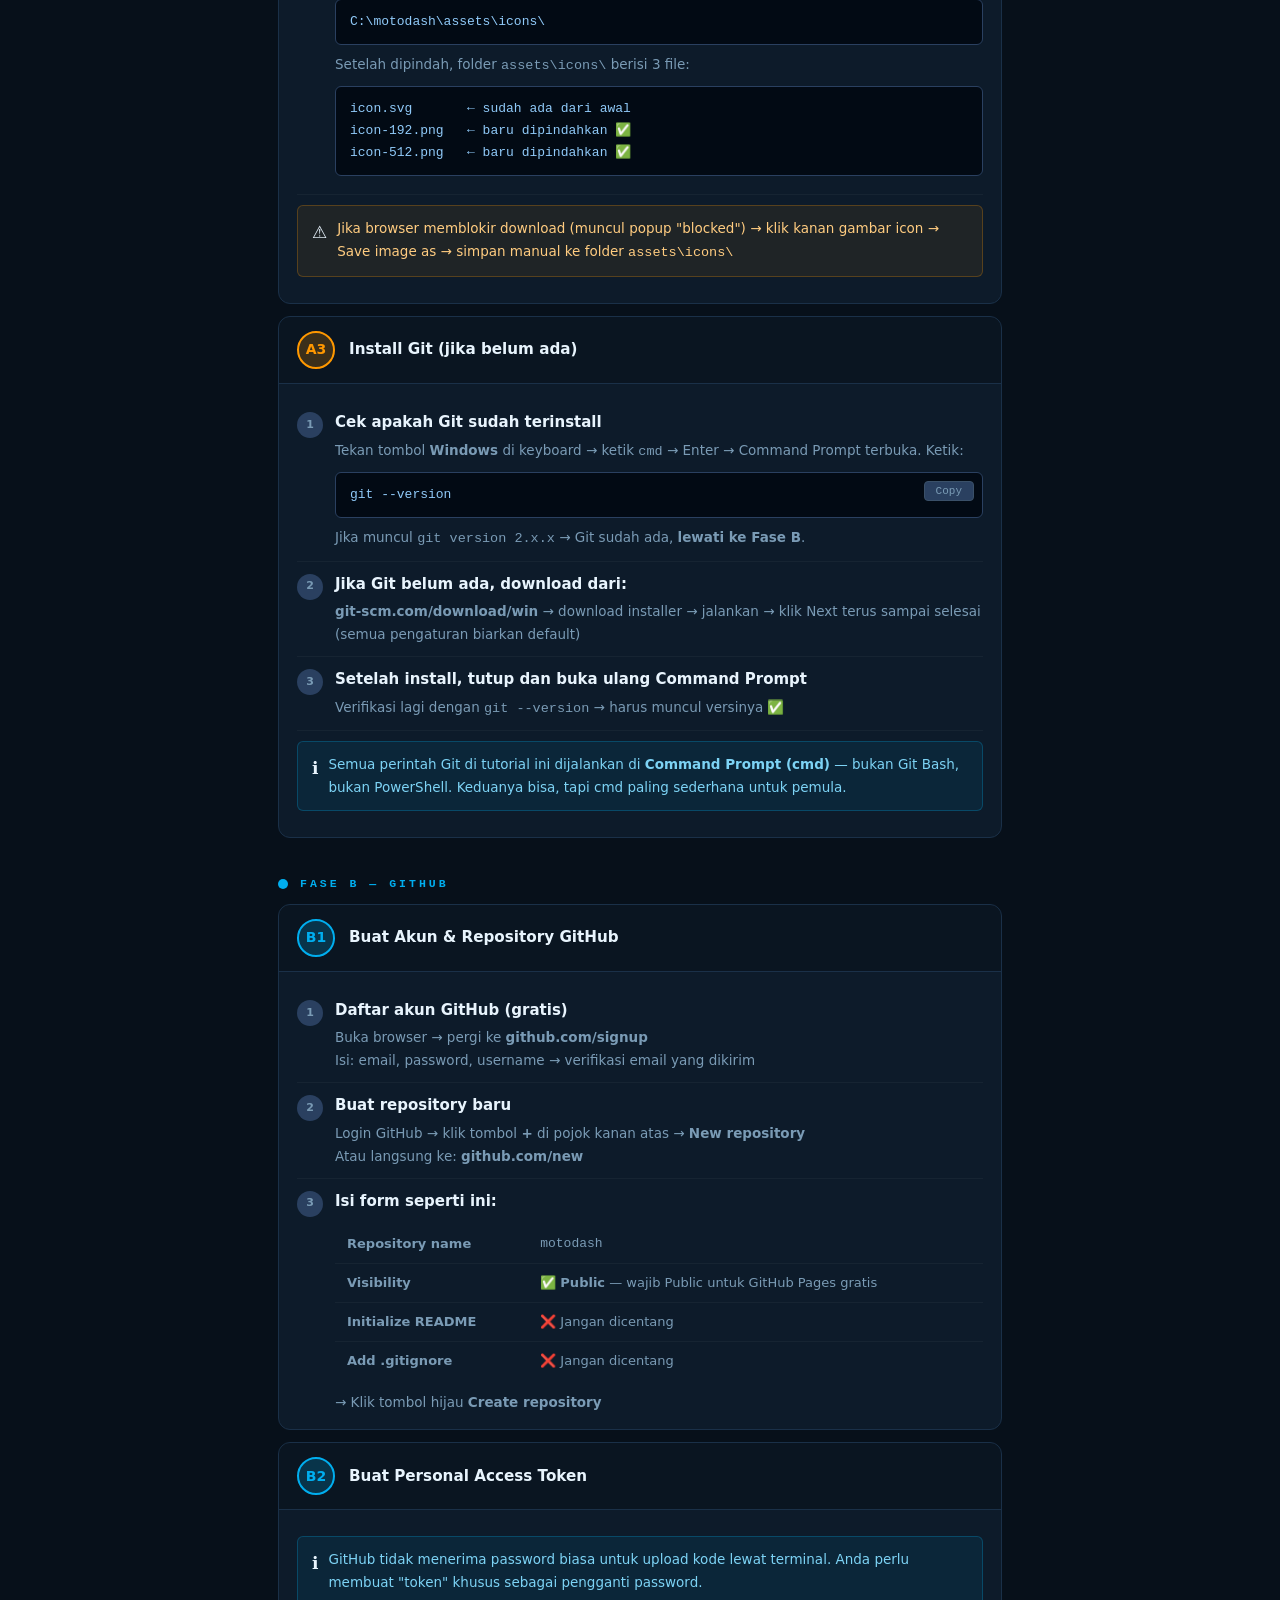
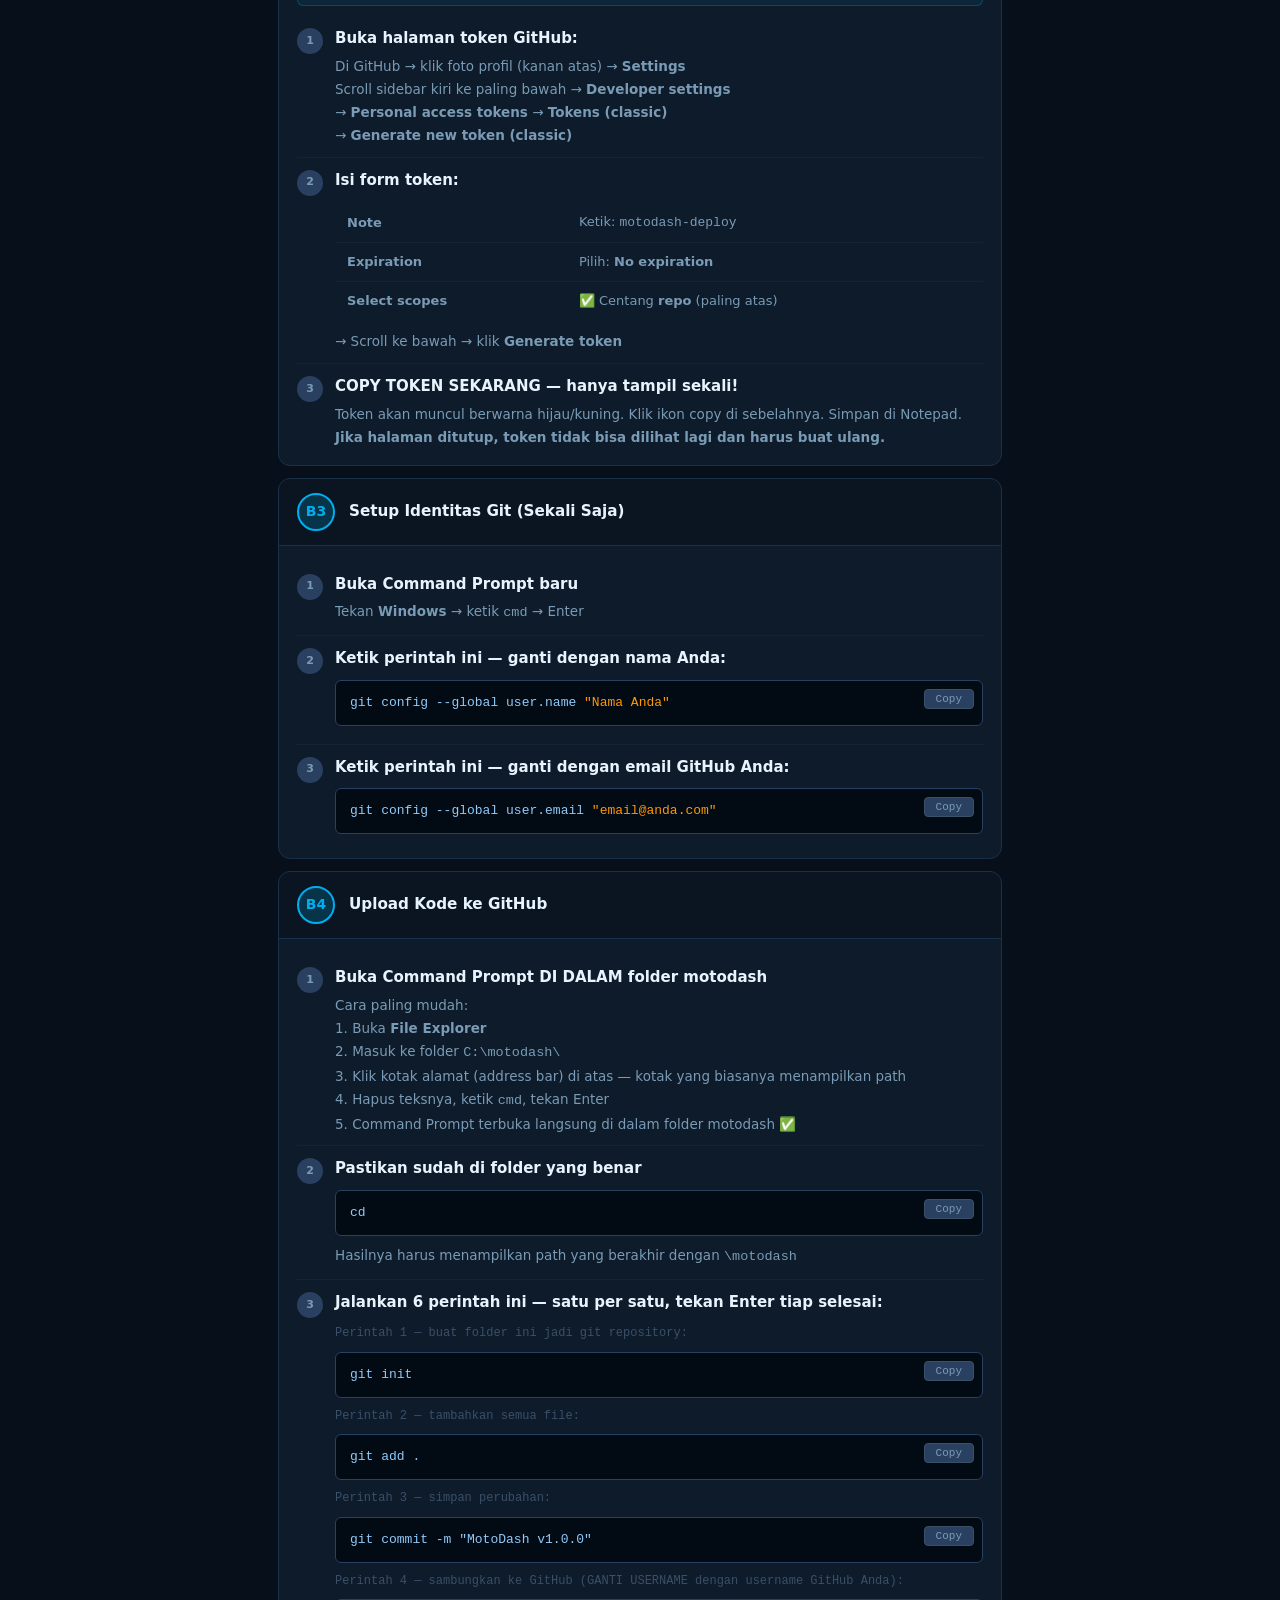
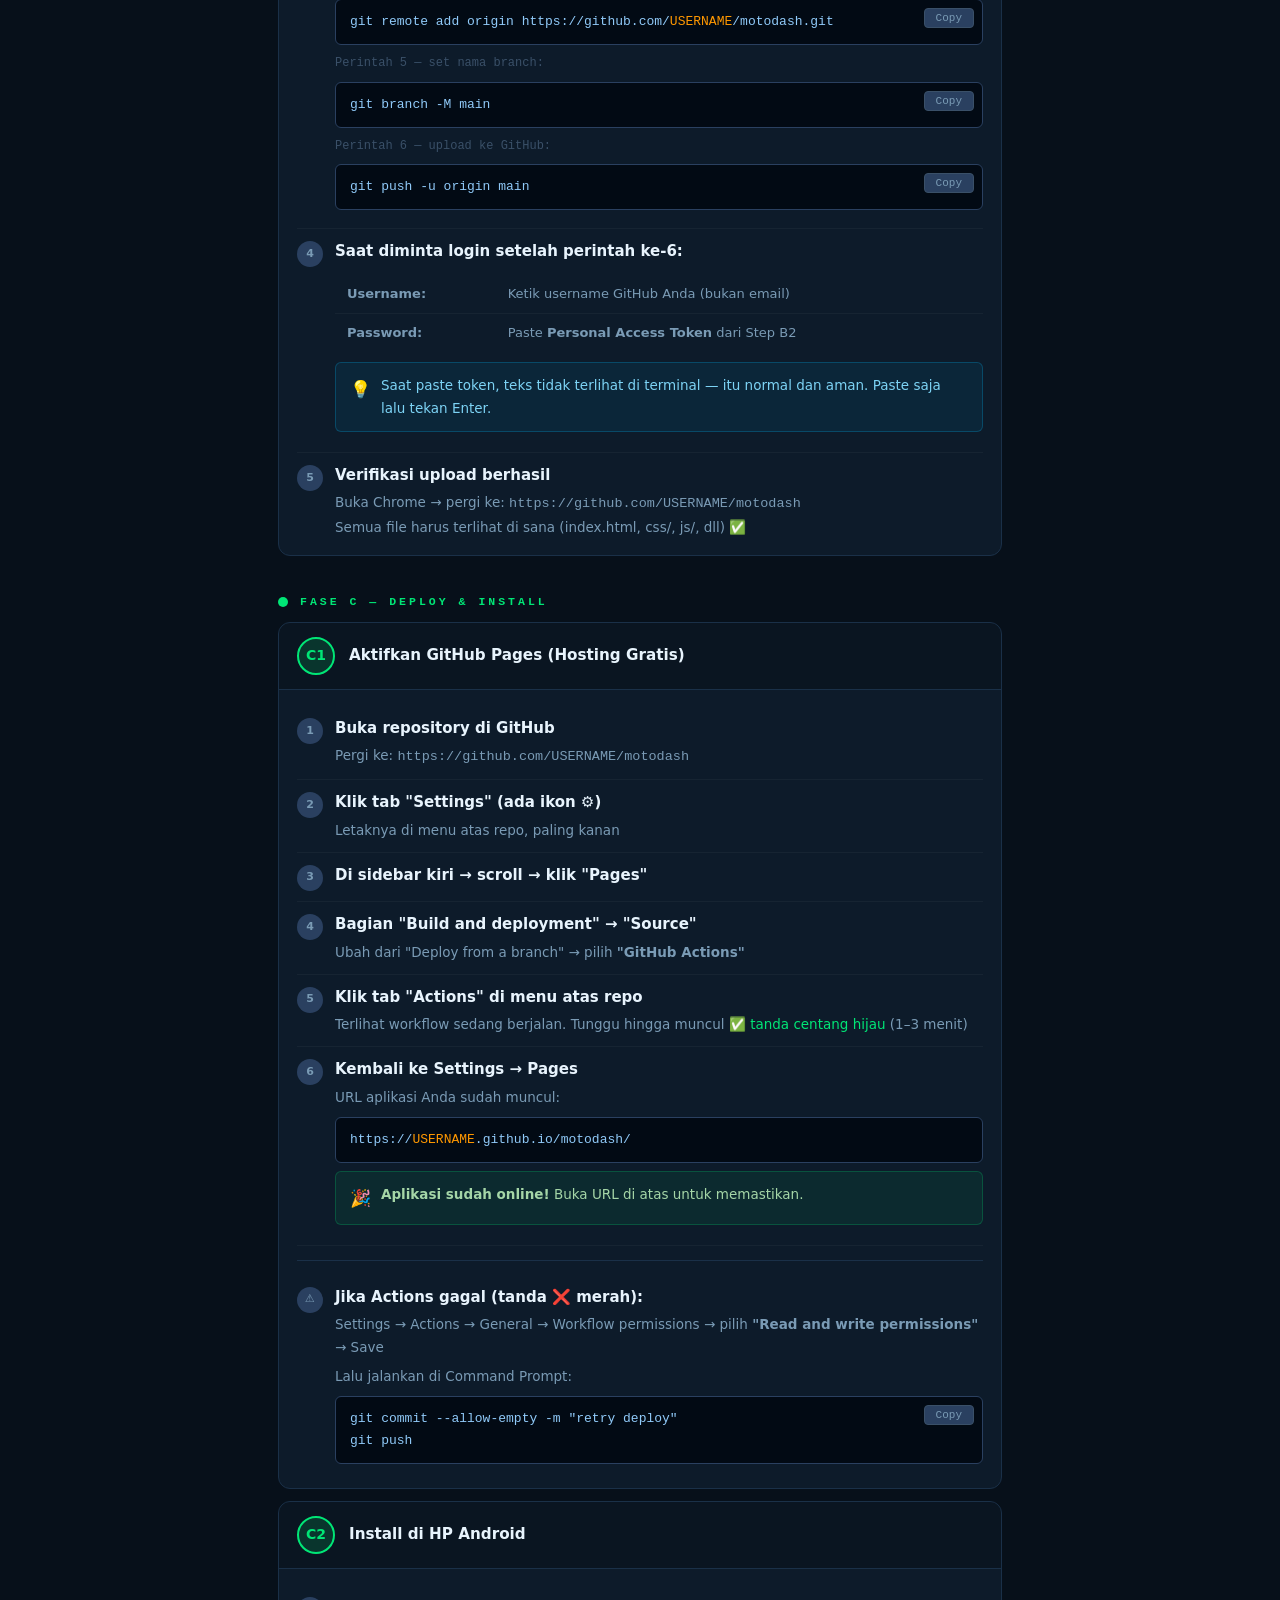
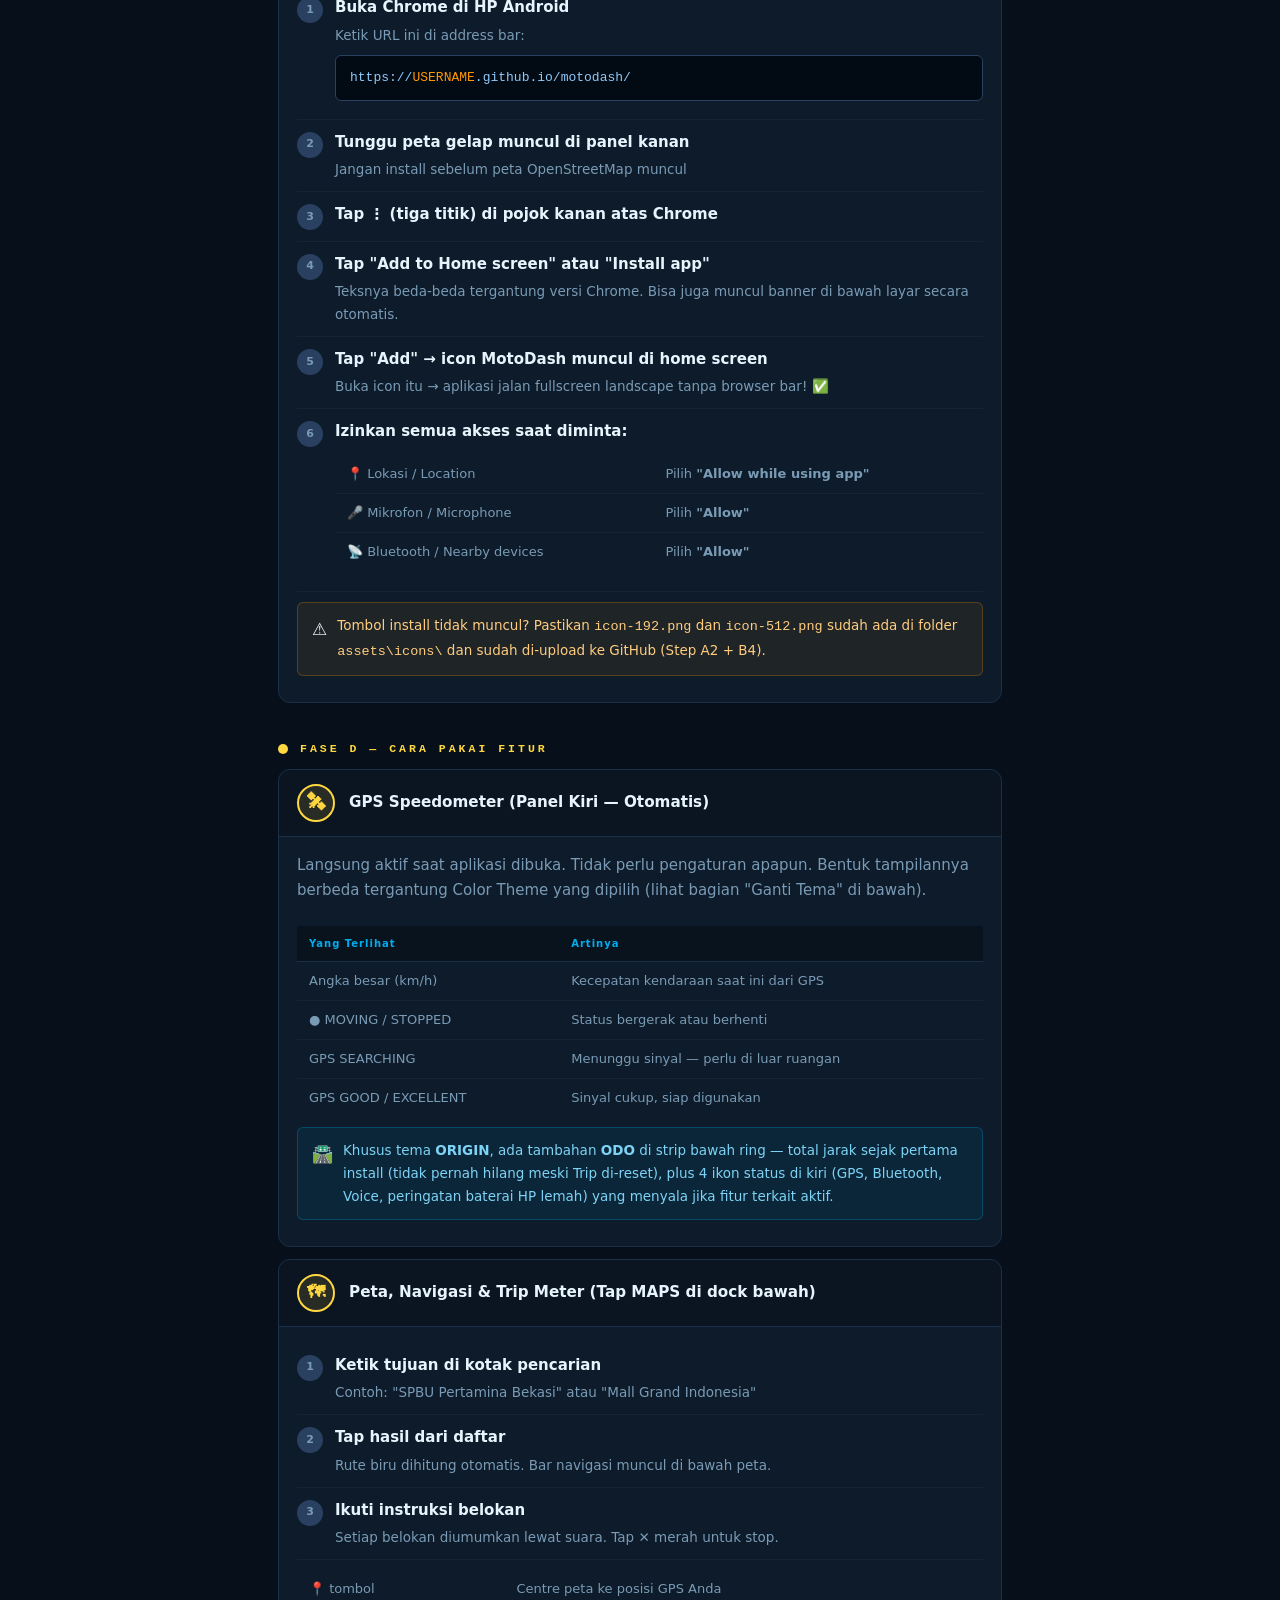
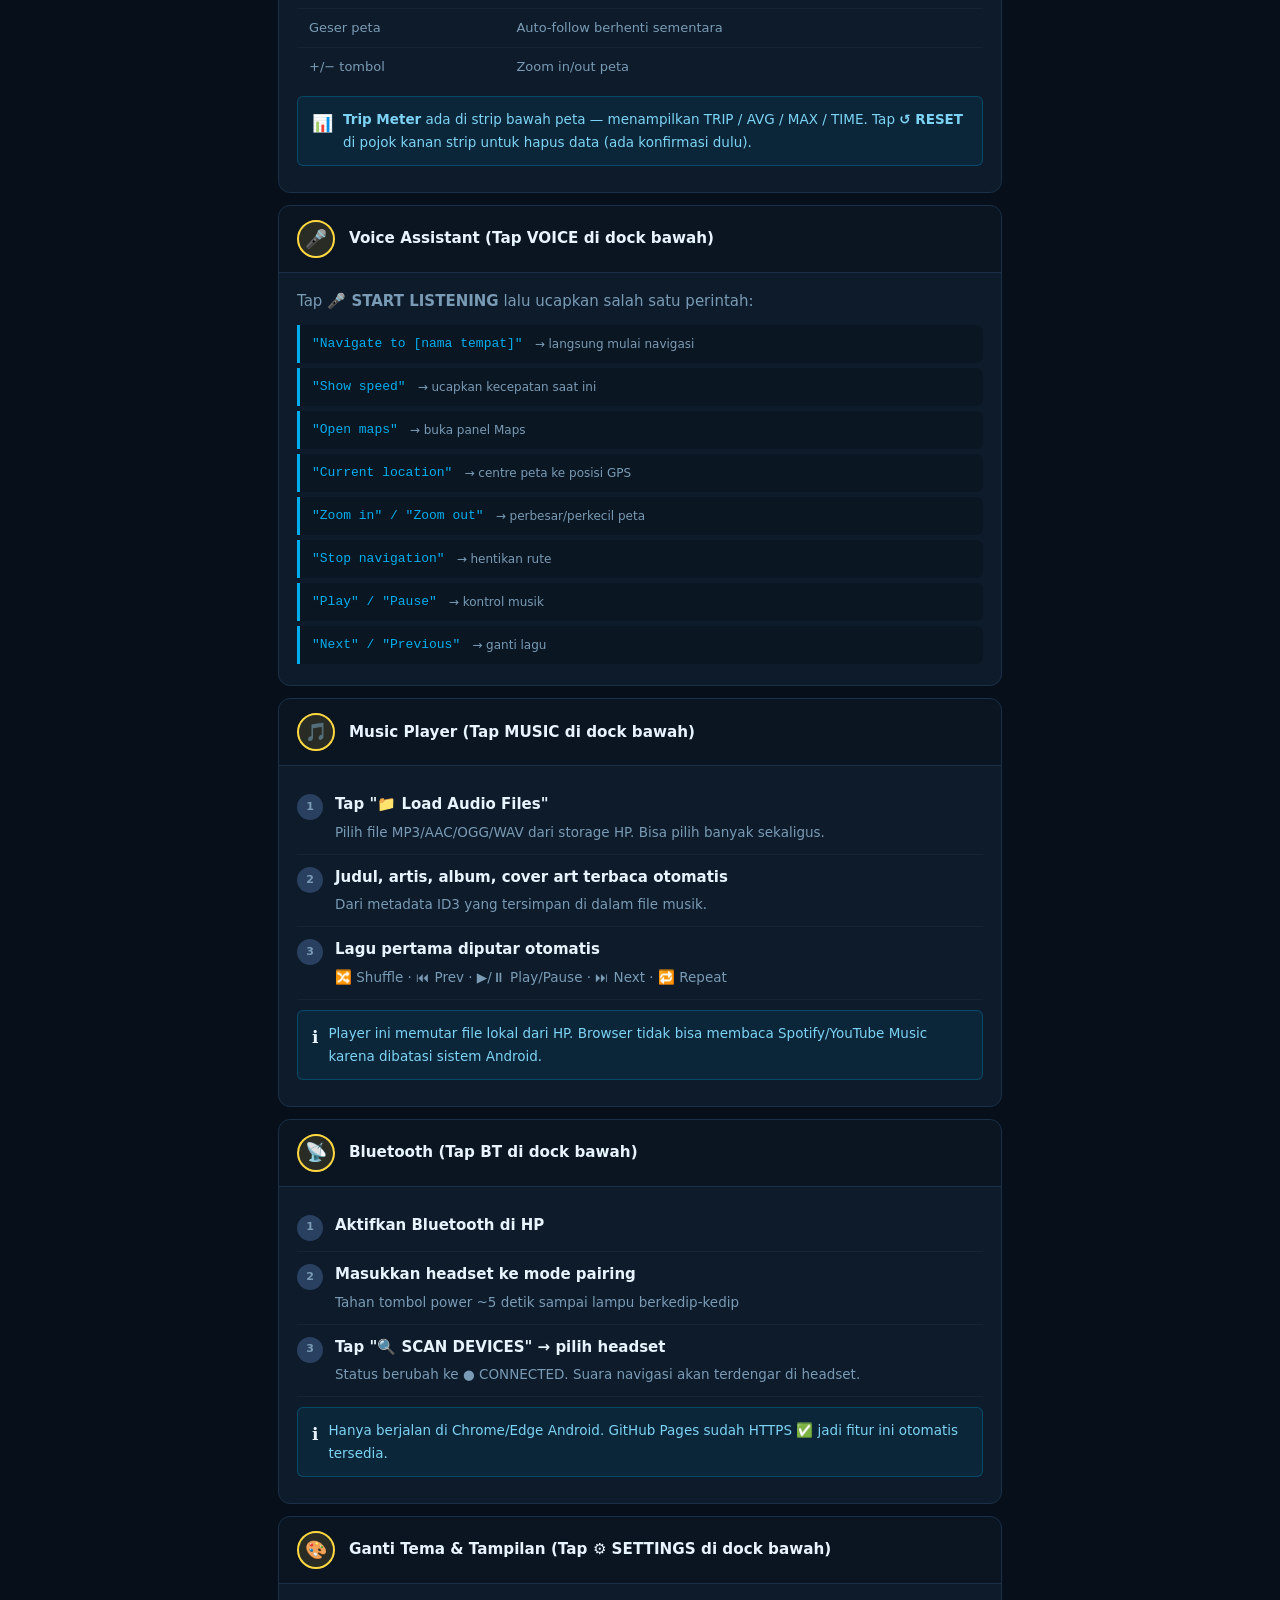
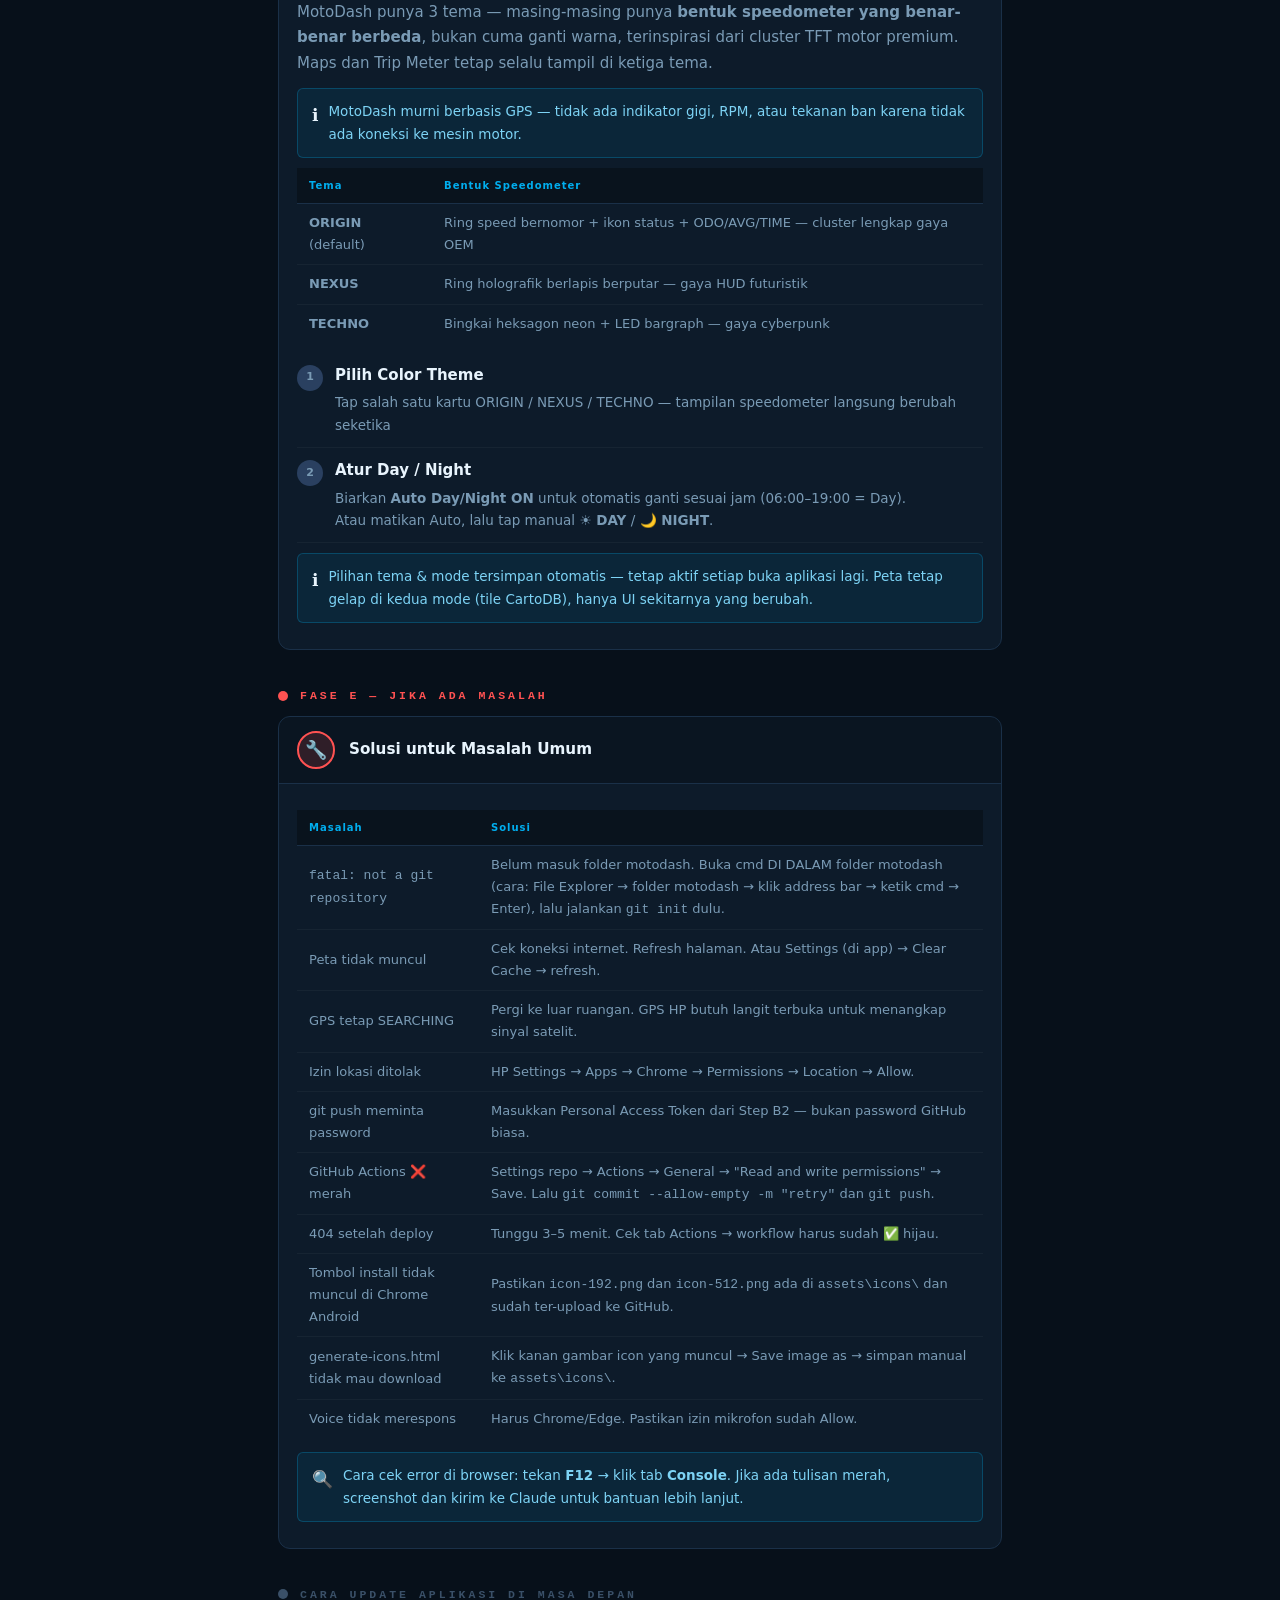
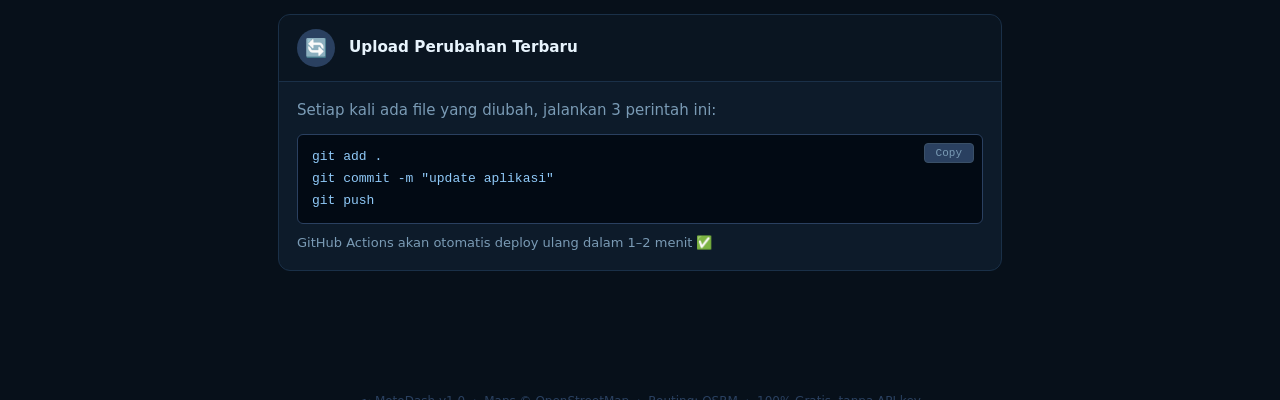
==== commit cbe7255a: "Add files via upload" ====
--- a/CARA_PAKAI.html
+++ b/CARA_PAKAI.html
@@ -760,13 +760,17 @@
   </div>
   <div class="step-body">
     <p style="color:var(--dim);margin-bottom:12px">Langsung aktif saat aplikasi dibuka. Tidak perlu pengaturan apapun. Bentuk tampilannya berbeda tergantung Color Theme yang dipilih (lihat bagian "Ganti Tema" di bawah).</p>
-    <div class="tw"><table>
-      <tr><th>Yang Terlihat</th><th>Artinya</th></tr>
+    <div class="tw"><table style="margin-top:10px"><tr><th>Yang Terlihat</th><th>Artinya</th></tr>
       <tr><td>Angka besar (km/h)</td><td>Kecepatan kendaraan saat ini dari GPS</td></tr>
       <tr><td>● MOVING / STOPPED</td><td>Status bergerak atau berhenti</td></tr>
       <tr><td>GPS SEARCHING</td><td>Menunggu sinyal — perlu di luar ruangan</td></tr>
       <tr><td>GPS GOOD / EXCELLENT</td><td>Sinyal cukup, siap digunakan</td></tr>
     </table></div>
+
+    <div class="alert info" style="margin-top:10px">
+      <span class="ai">🛣️</span>
+      <p>Khusus tema <strong>ORIGIN</strong>, ada tambahan <strong>ODO</strong> di strip bawah ring — total jarak sejak pertama install (tidak pernah hilang meski Trip di-reset), plus 4 ikon status di kiri (GPS, Bluetooth, Voice, peringatan baterai HP lemah) yang menyala jika fitur terkait aktif.</p>
+    </div>
   </div>
 </div>
 
@@ -880,7 +884,7 @@
 
     <table style="margin-bottom:10px">
       <tr><th>Tema</th><th>Bentuk Speedometer</th></tr>
-      <tr><td><strong>ORIGIN</strong> (default)</td><td>Bar speed tersegmentasi + angka digital bersih — gaya OEM</td></tr>
+      <tr><td><strong>ORIGIN</strong> (default)</td><td>Ring speed bernomor + ikon status + ODO/AVG/TIME — cluster lengkap gaya OEM</td></tr>
       <tr><td><strong>NEXUS</strong></td><td>Ring holografik berlapis berputar — gaya HUD futuristik</td></tr>
       <tr><td><strong>TECHNO</strong></td><td>Bingkai heksagon neon + LED bargraph — gaya cyberpunk</td></tr>
     </table>
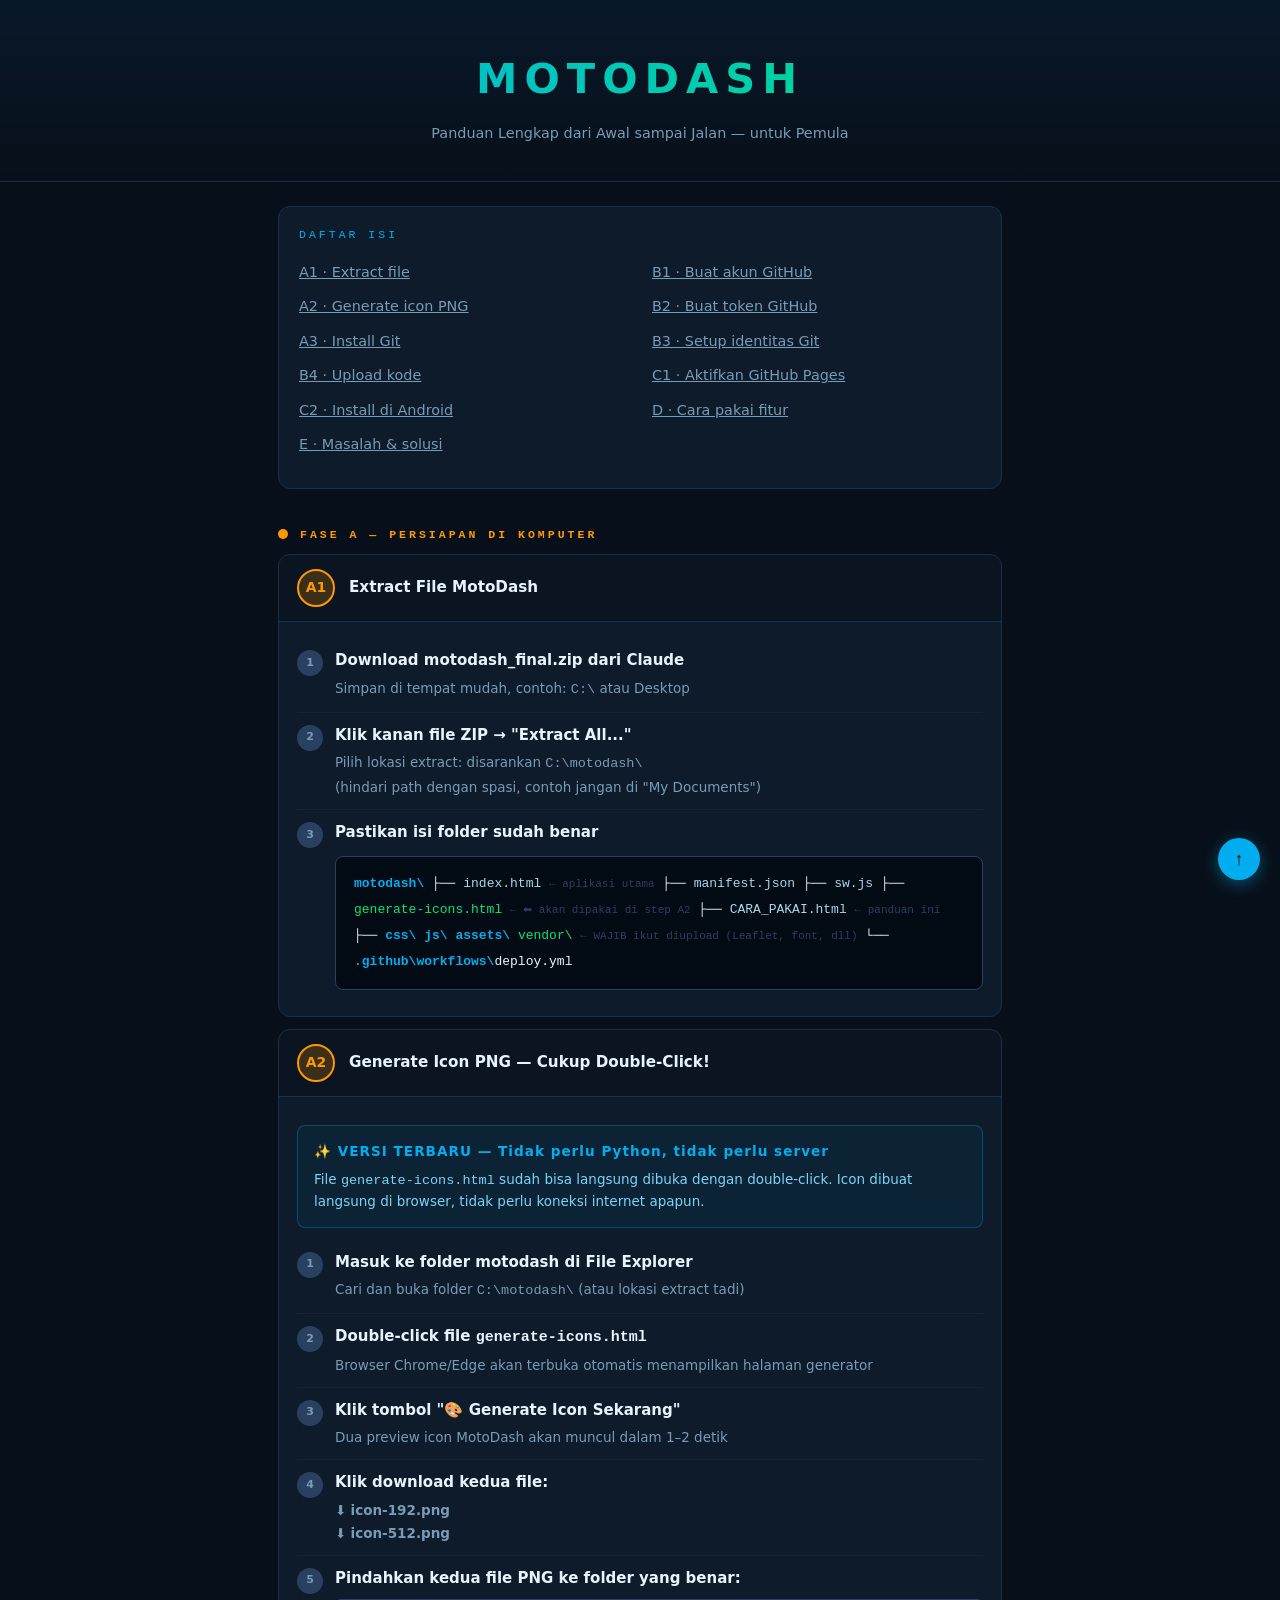
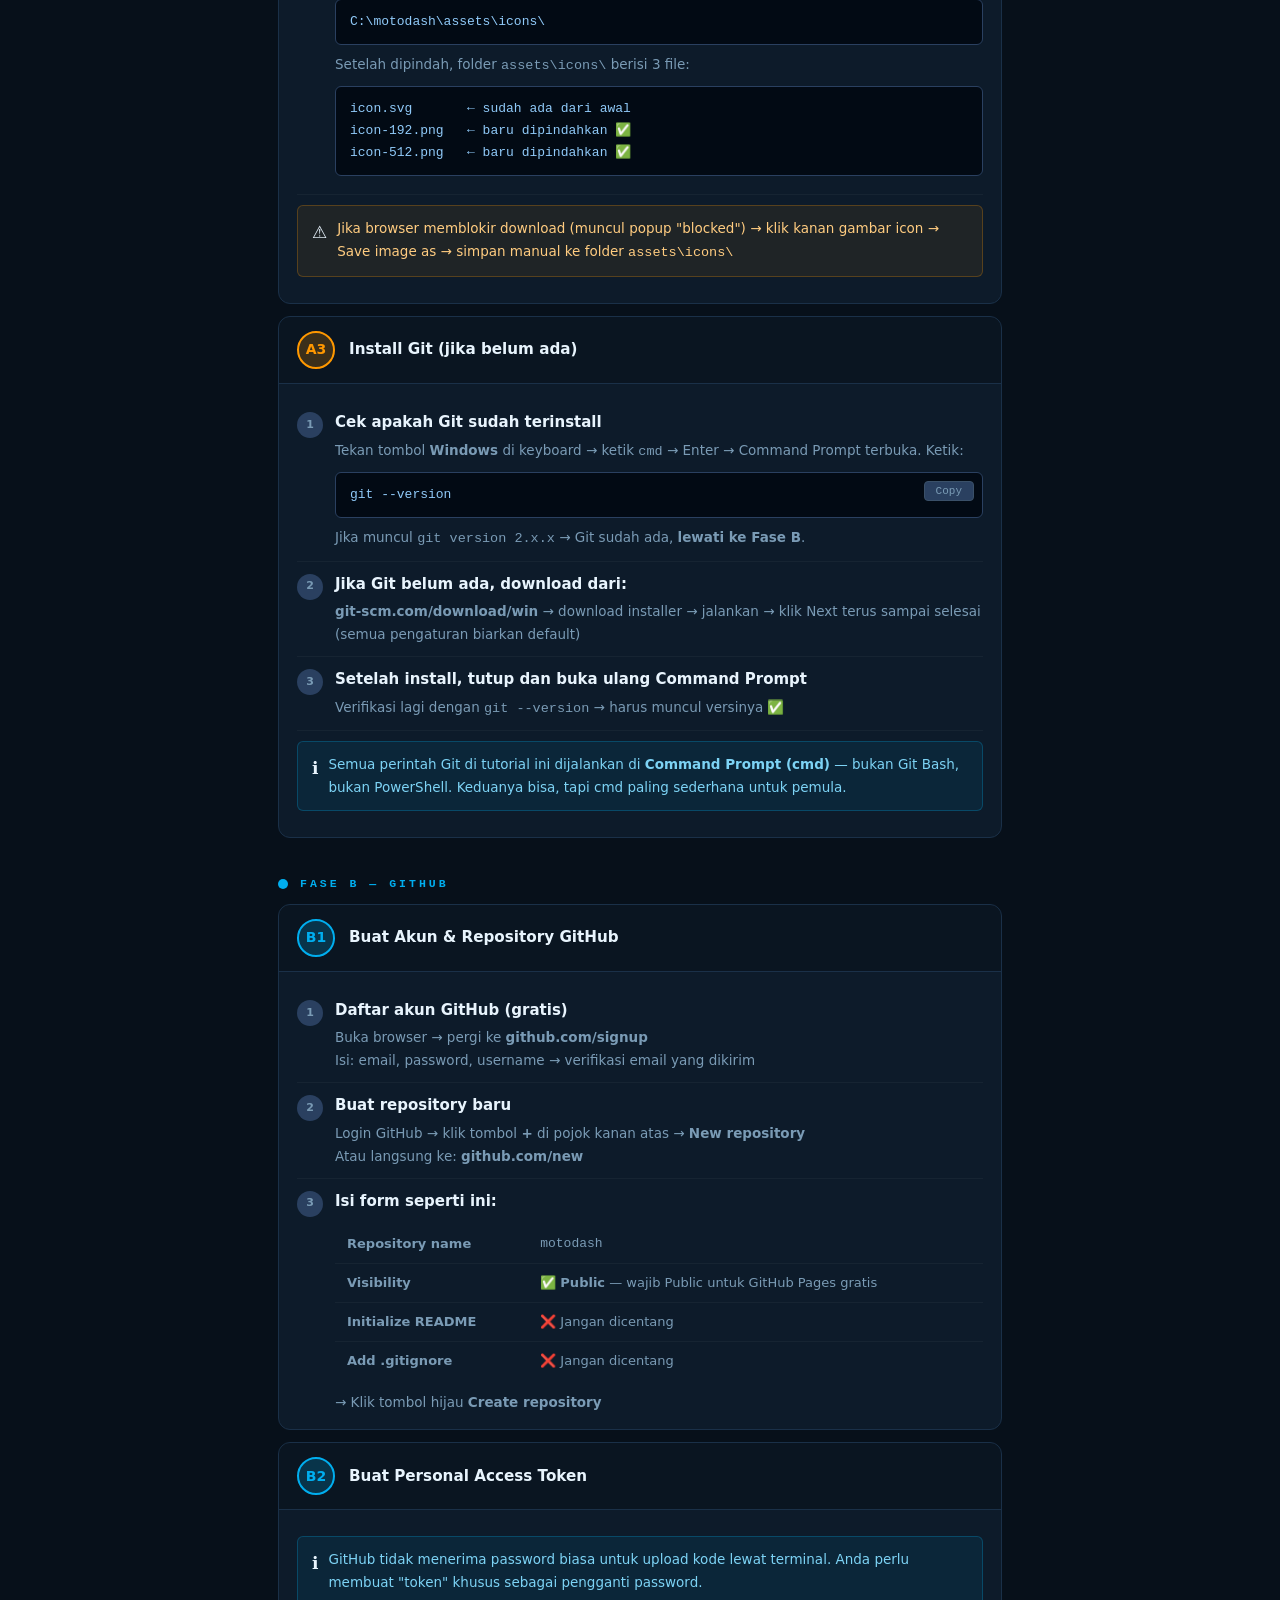
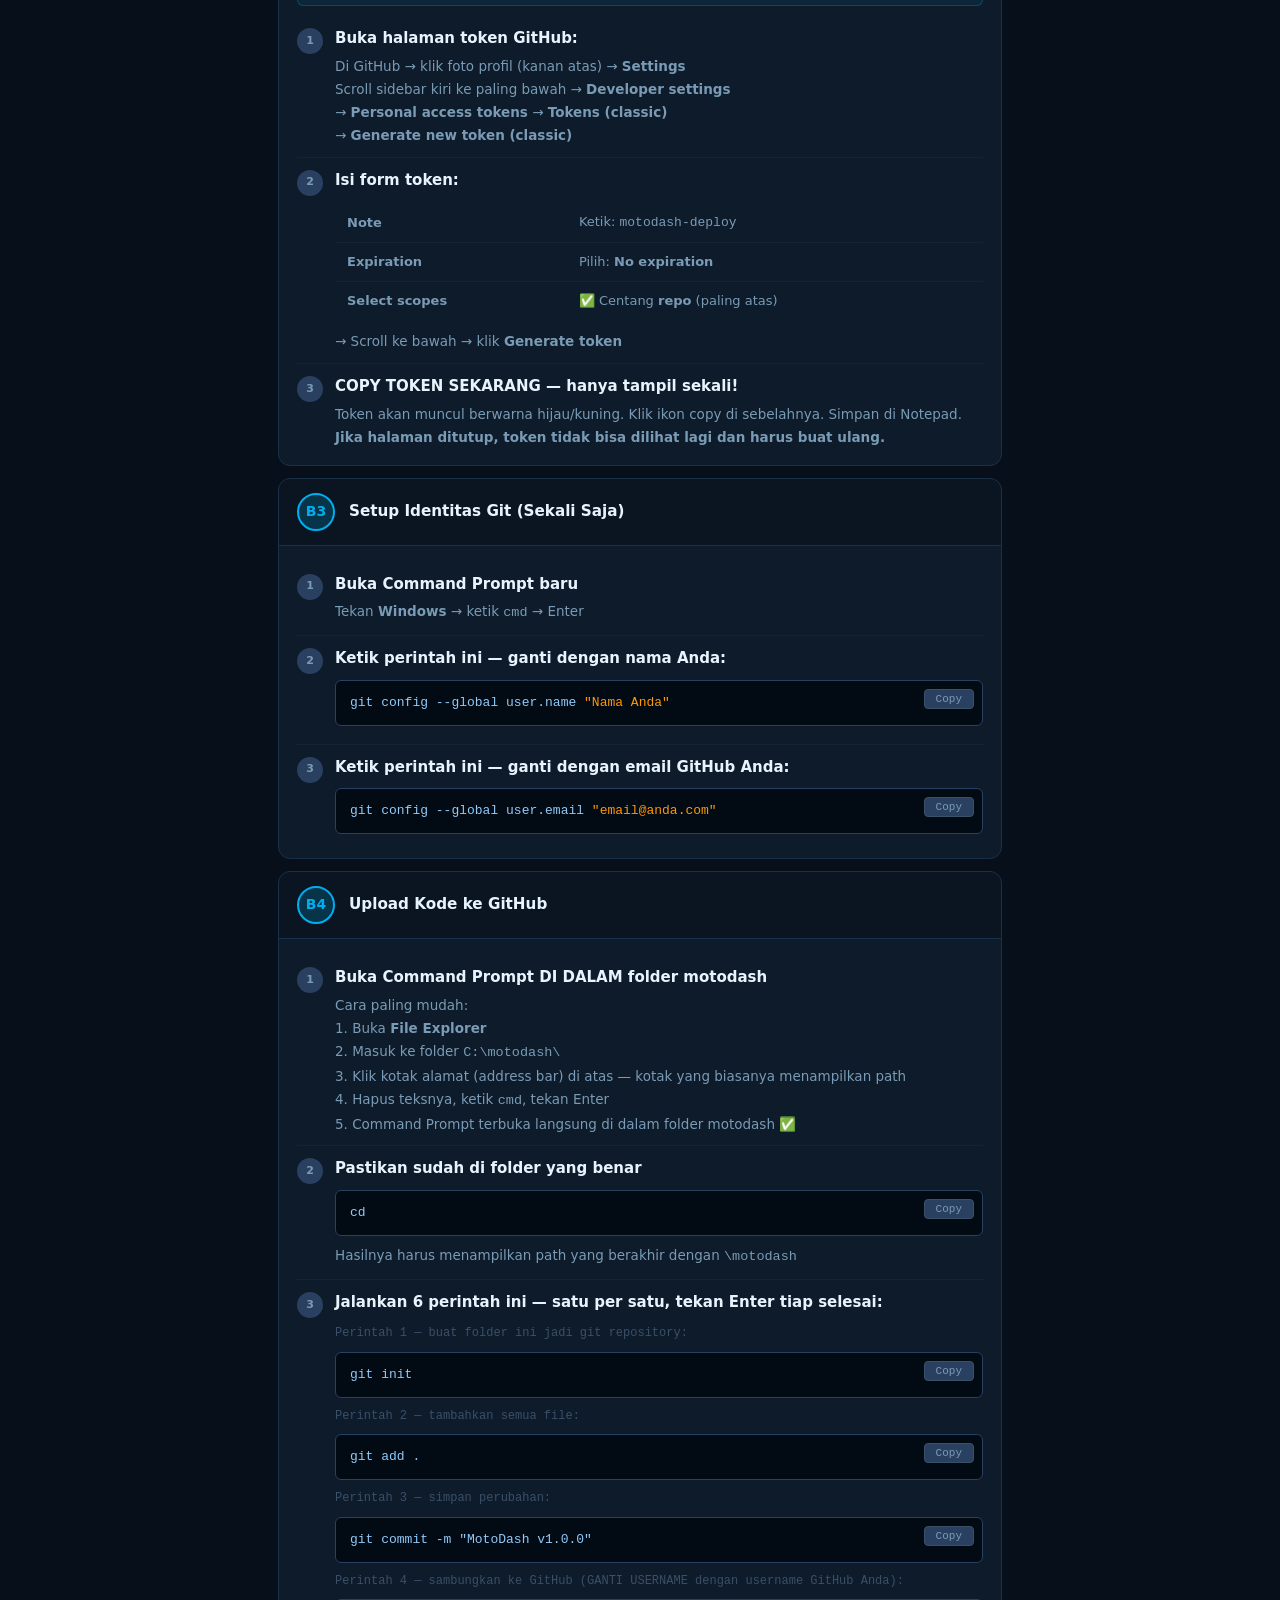
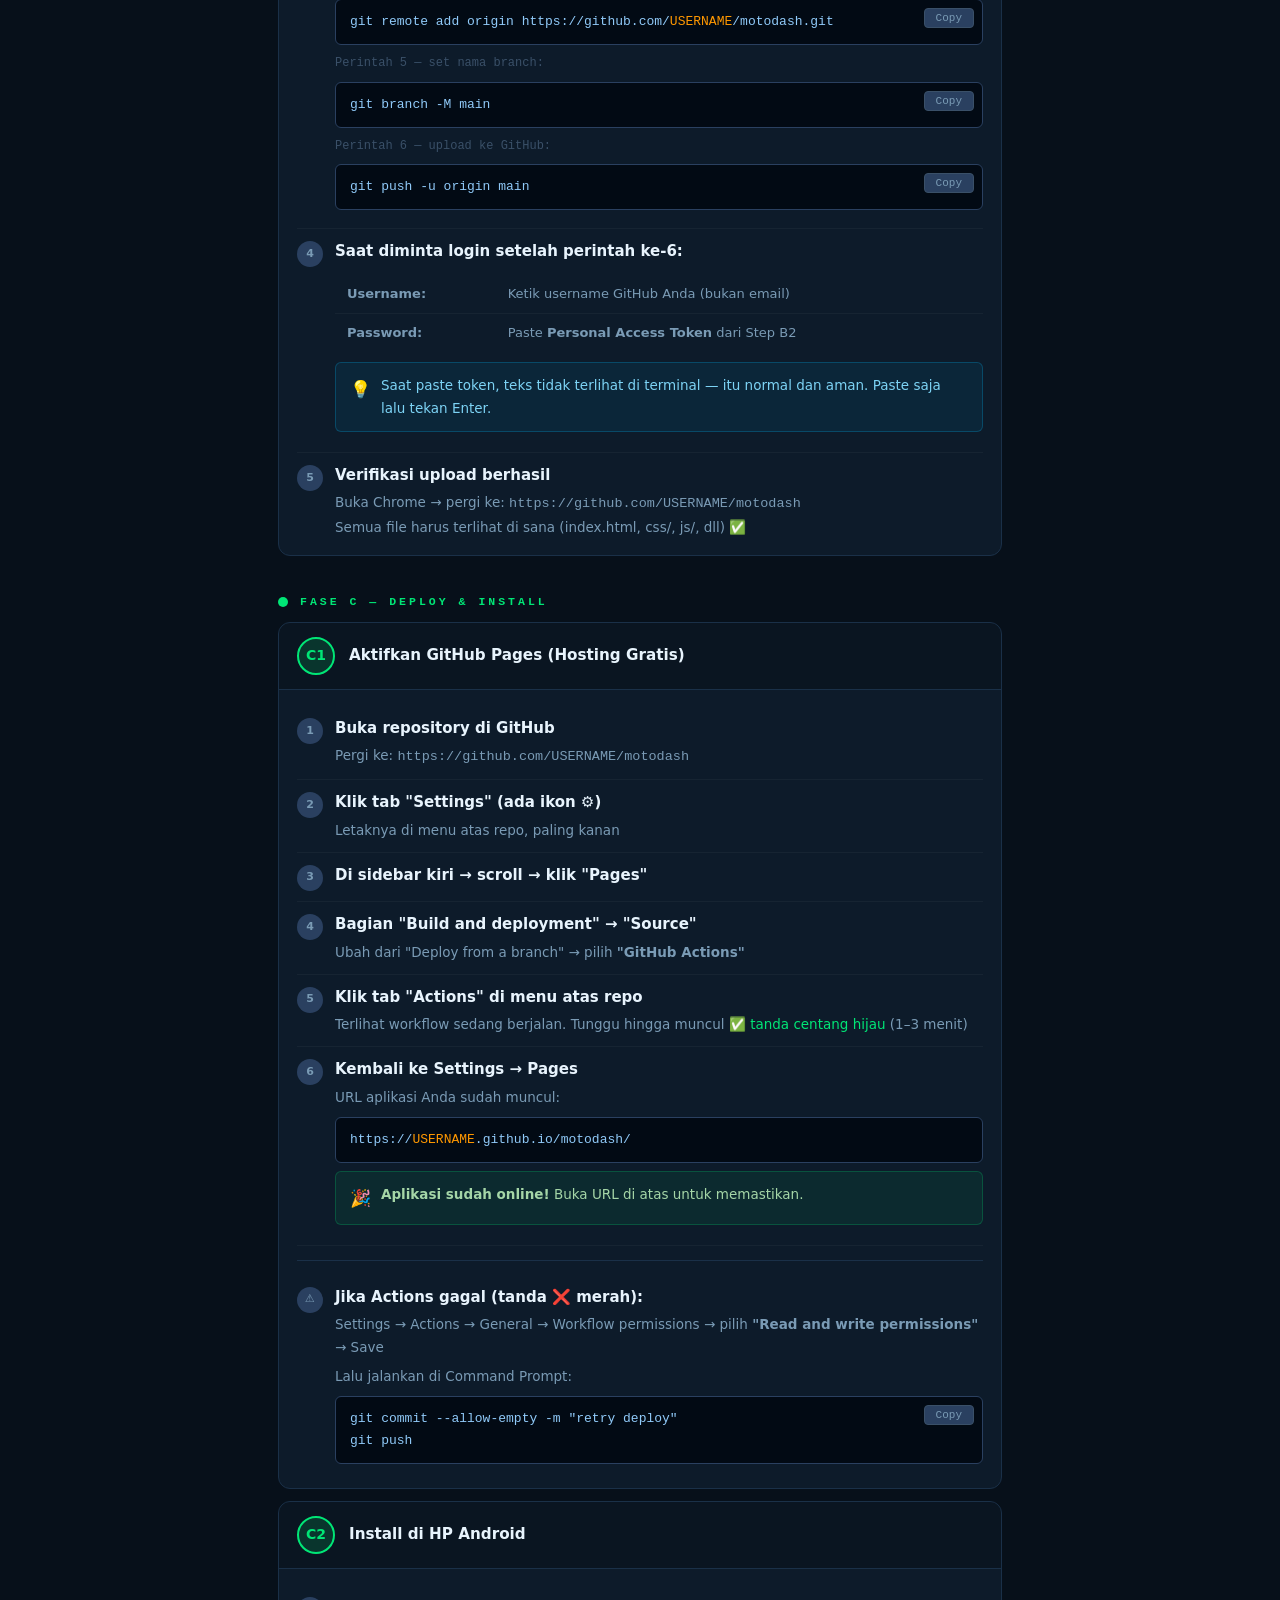
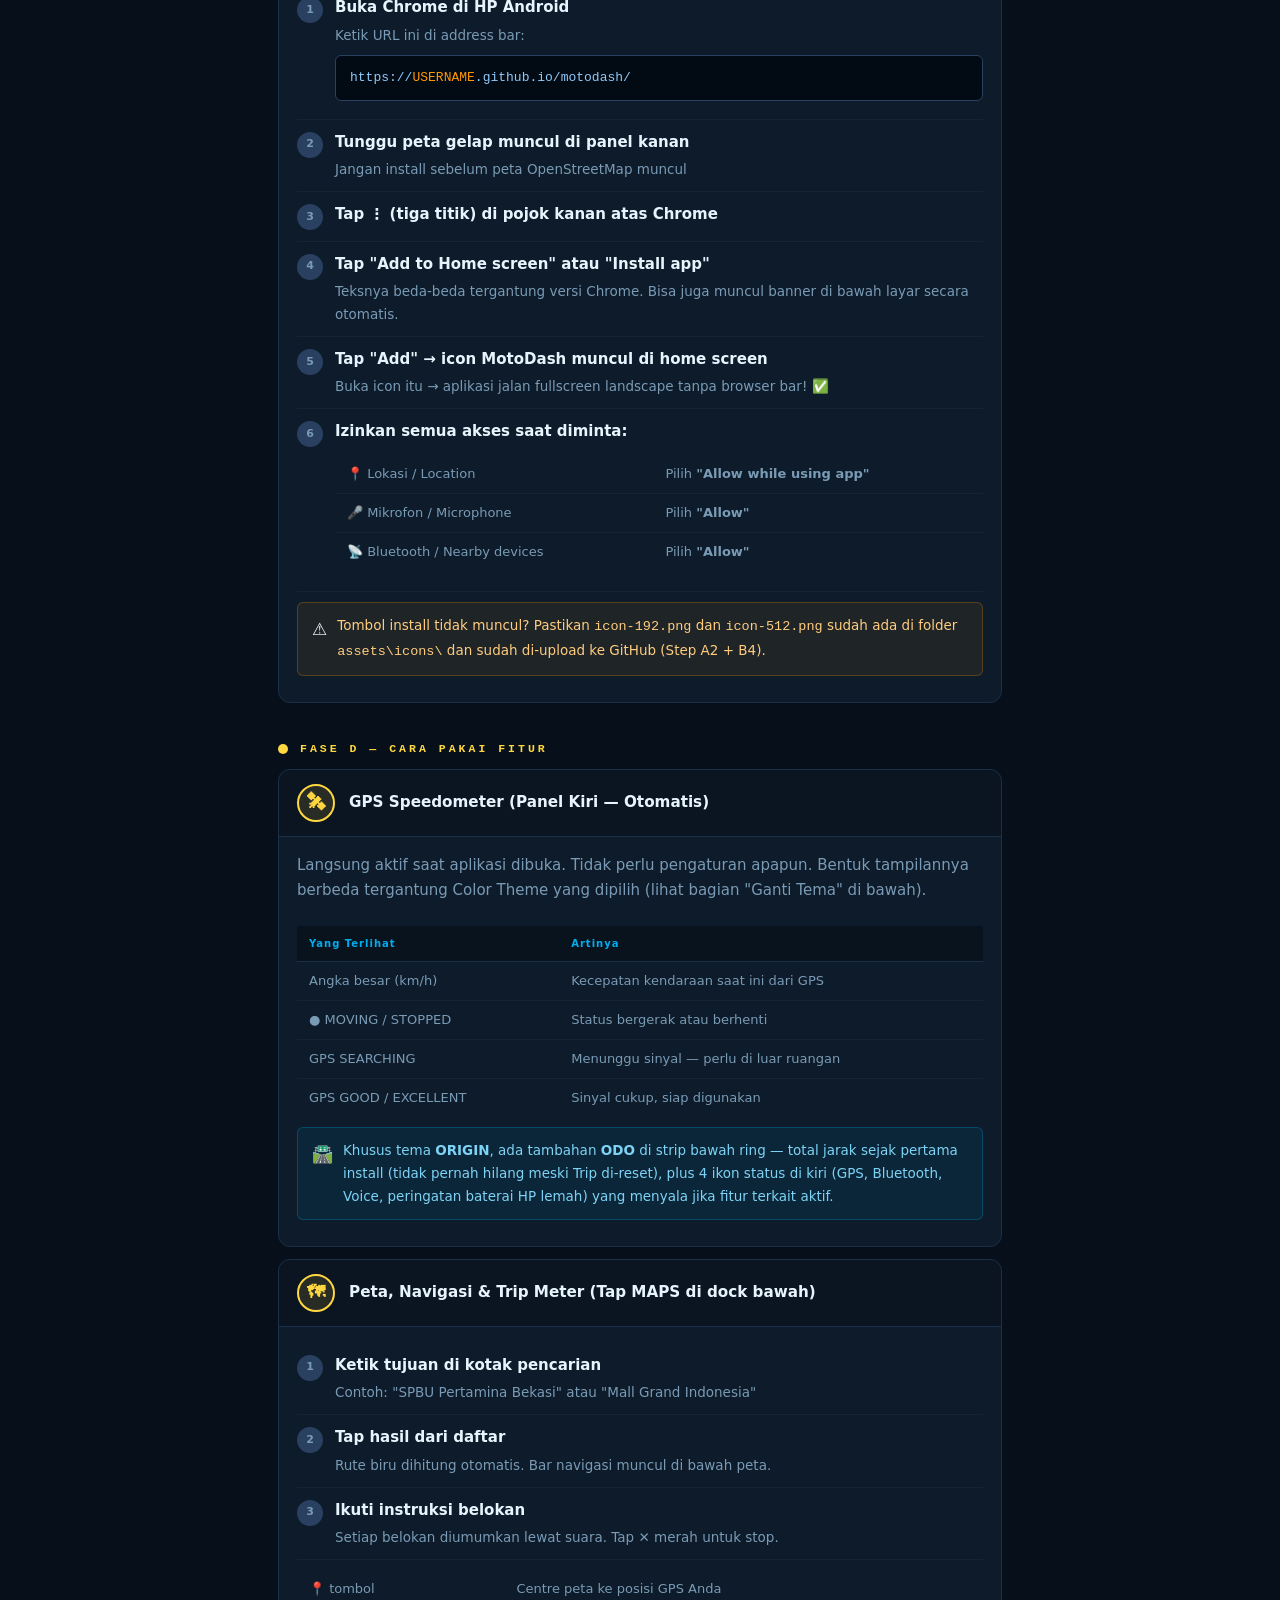
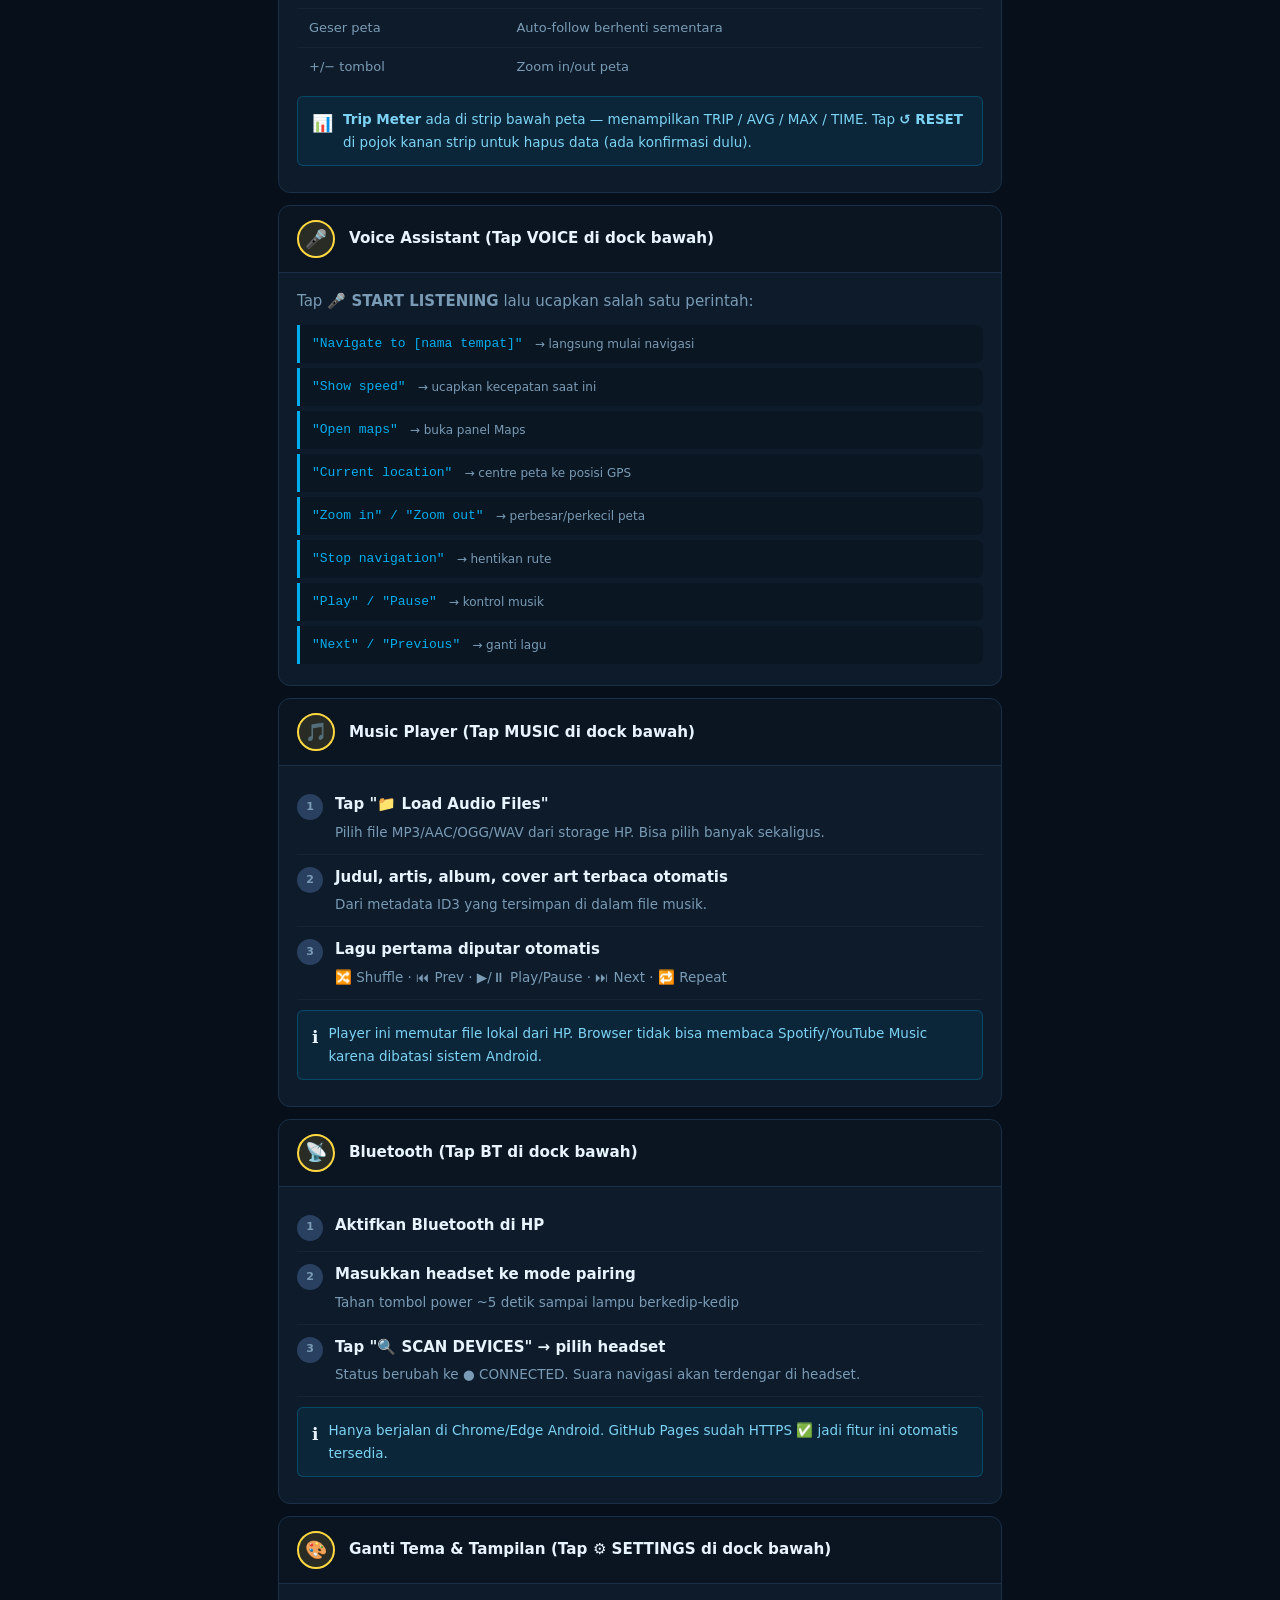
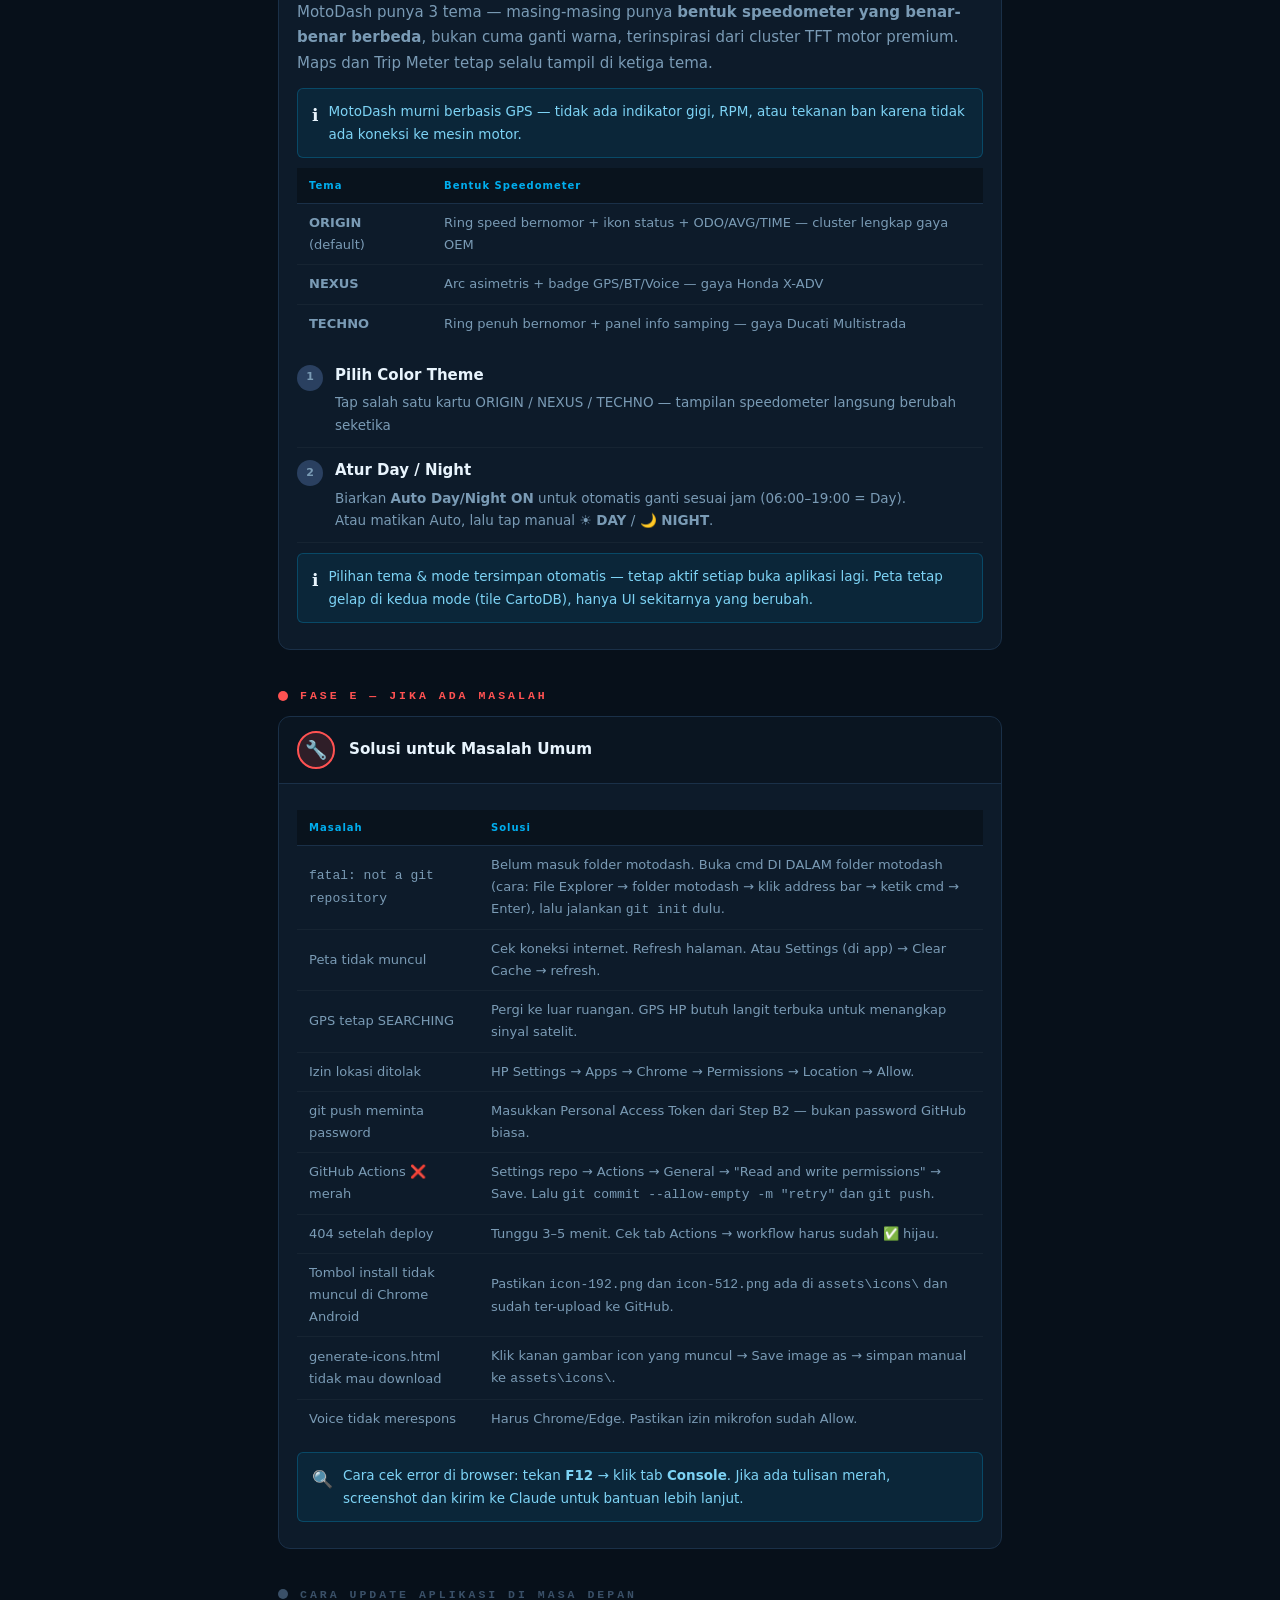
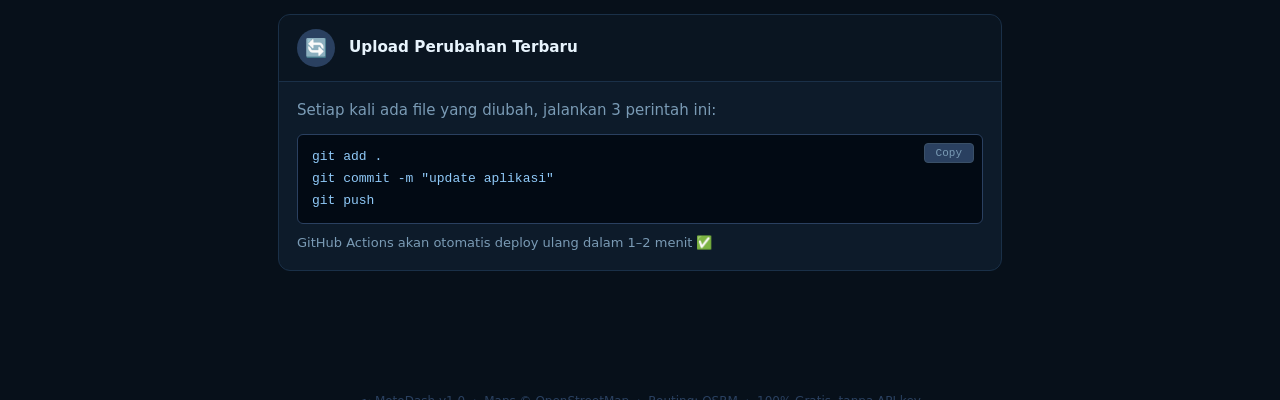
==== commit 43e5b60a: "Add files via upload" ====
--- a/CARA_PAKAI.html
+++ b/CARA_PAKAI.html
@@ -885,8 +885,8 @@
     <table style="margin-bottom:10px">
       <tr><th>Tema</th><th>Bentuk Speedometer</th></tr>
       <tr><td><strong>ORIGIN</strong> (default)</td><td>Ring speed bernomor + ikon status + ODO/AVG/TIME — cluster lengkap gaya OEM</td></tr>
-      <tr><td><strong>NEXUS</strong></td><td>Ring holografik berlapis berputar — gaya HUD futuristik</td></tr>
-      <tr><td><strong>TECHNO</strong></td><td>Bingkai heksagon neon + LED bargraph — gaya cyberpunk</td></tr>
+      <tr><td><strong>NEXUS</strong></td><td>Arc asimetris + badge GPS/BT/Voice — gaya Honda X-ADV</td></tr>
+      <tr><td><strong>TECHNO</strong></td><td>Ring penuh bernomor + panel info samping — gaya Ducati Multistrada</td></tr>
     </table>
 
     <div class="row">
